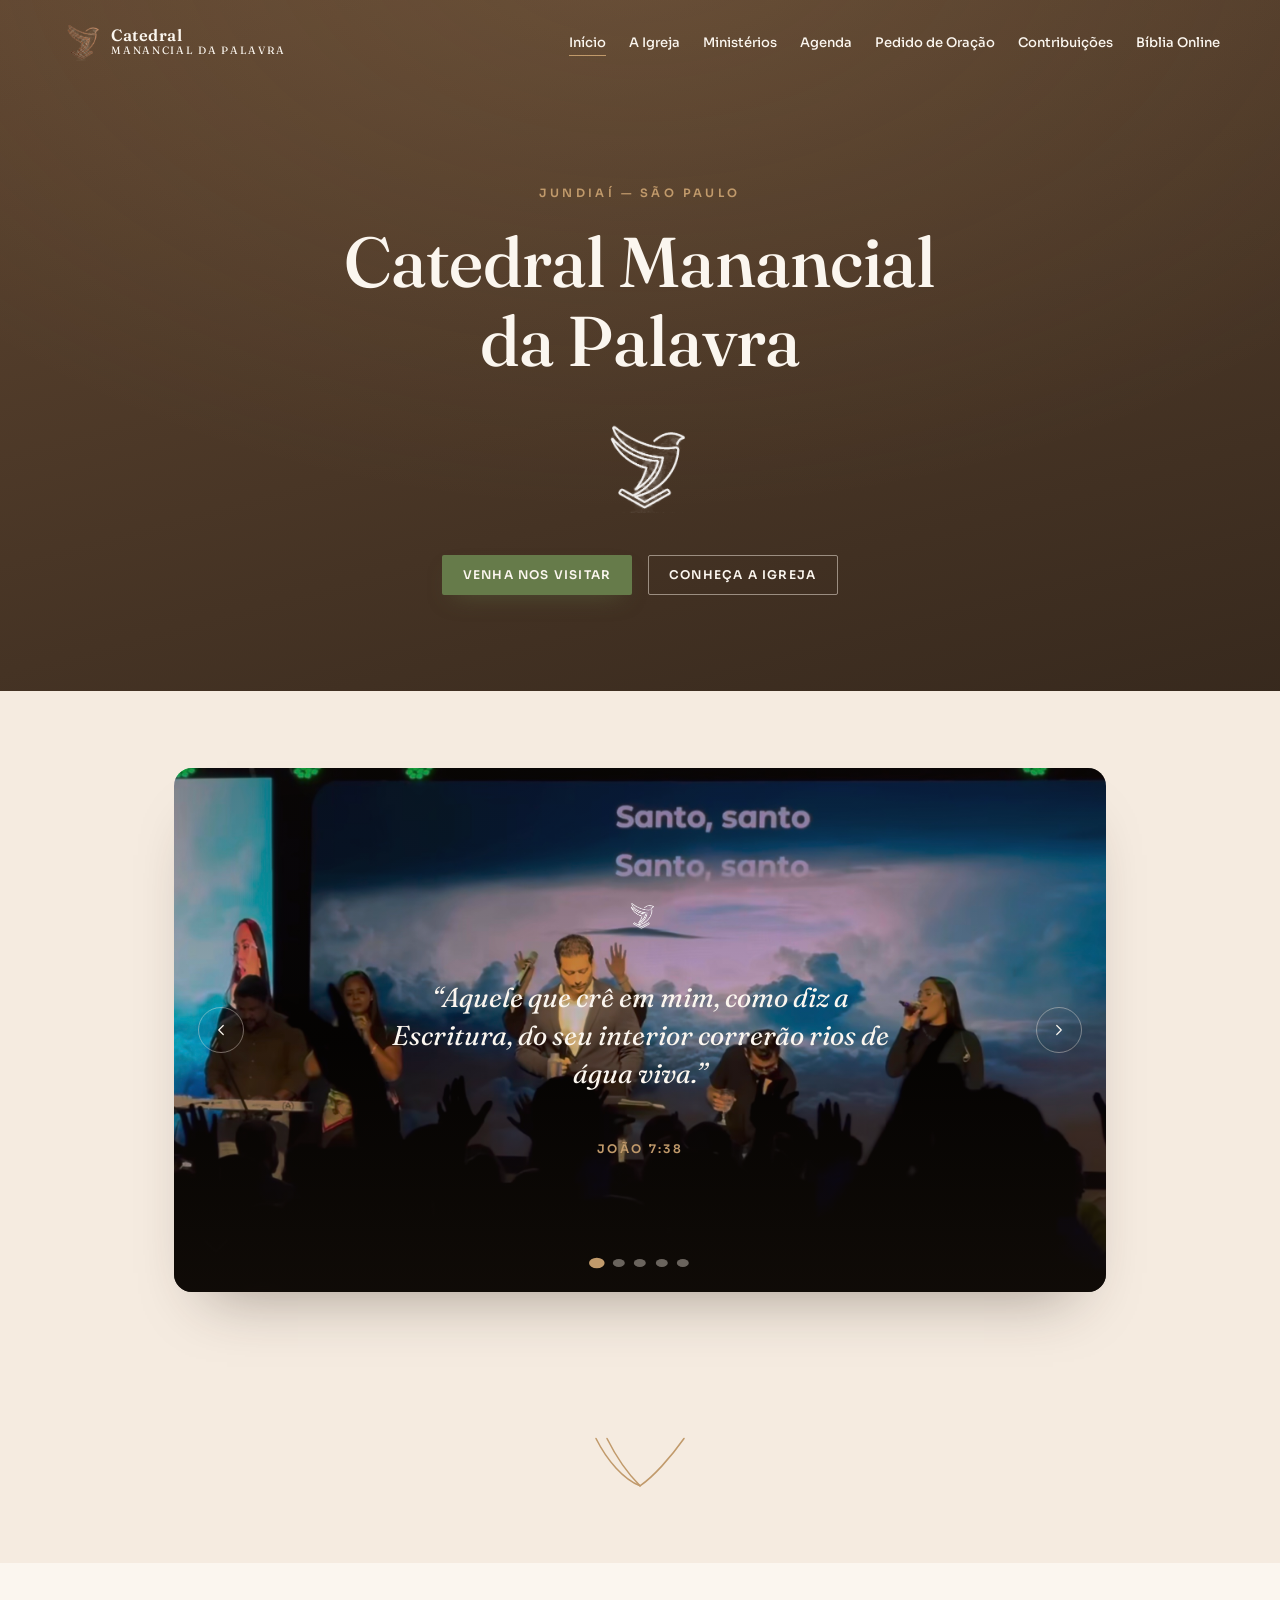
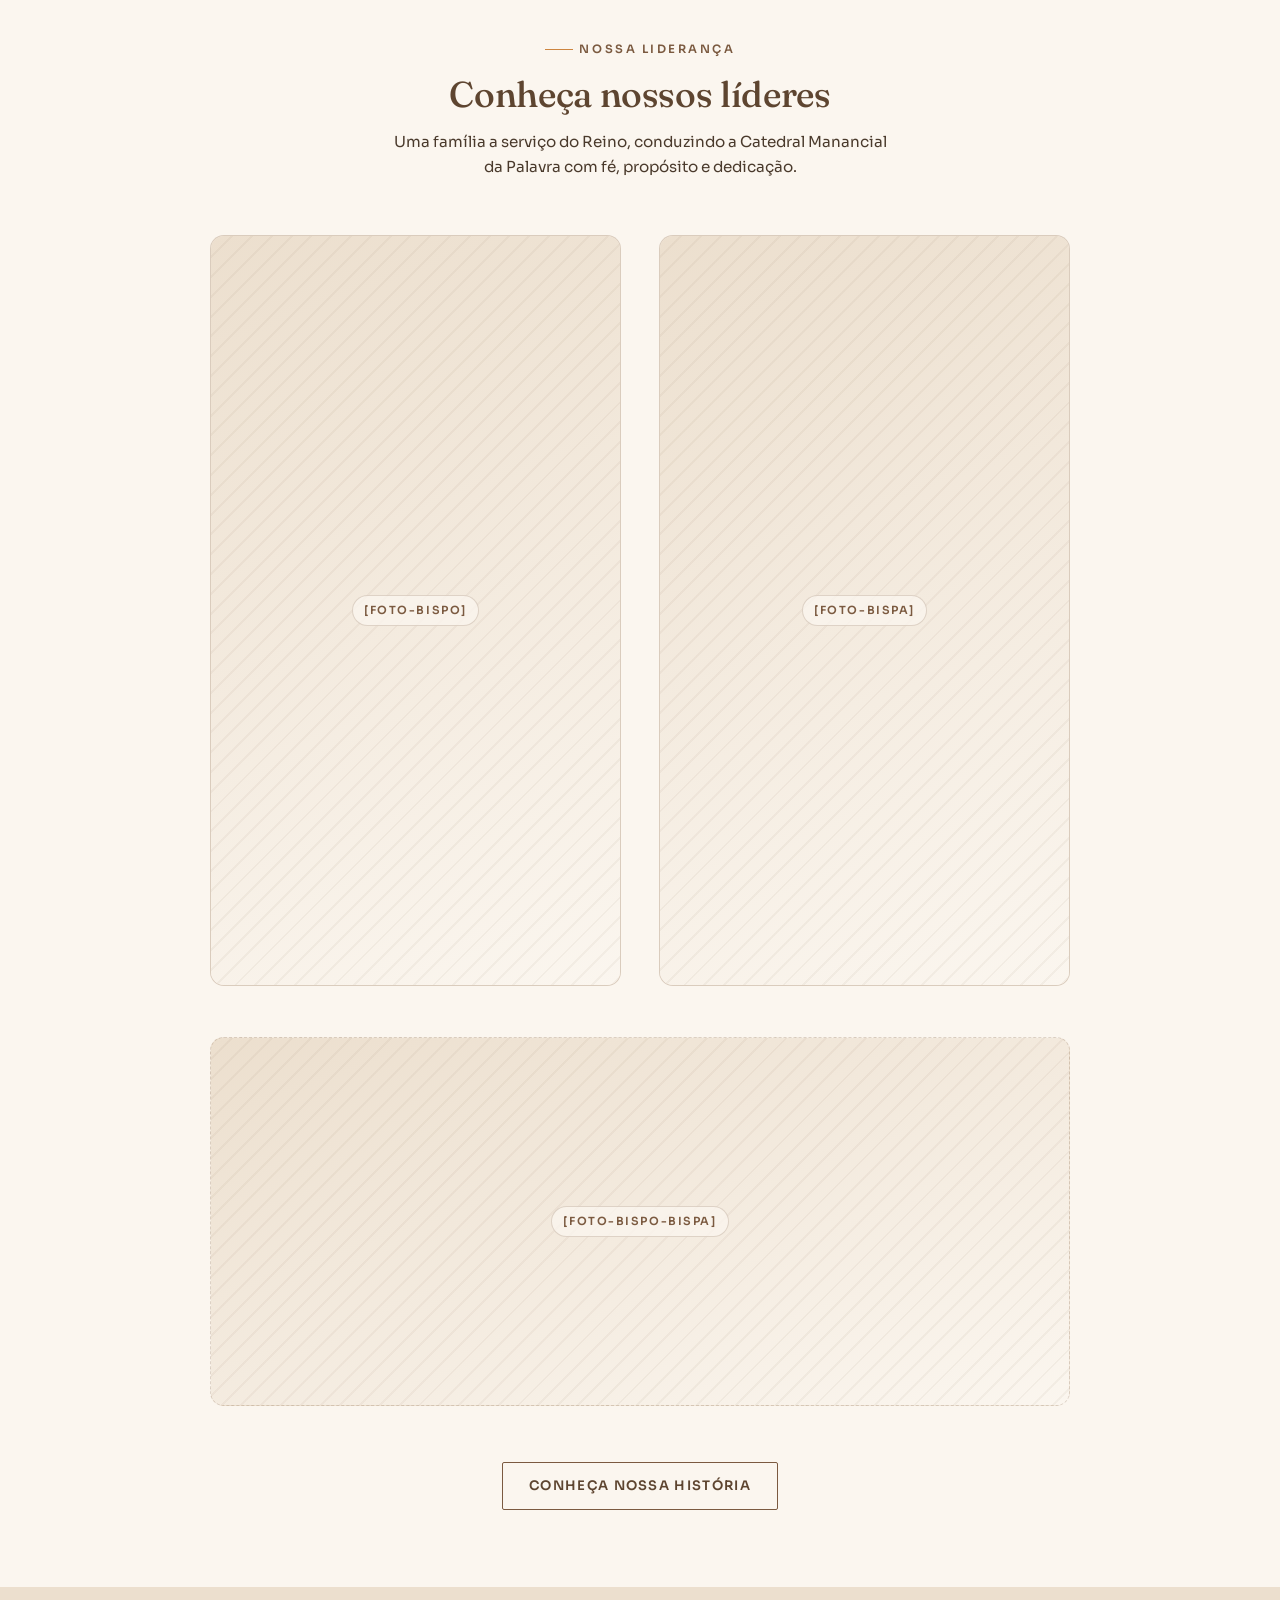
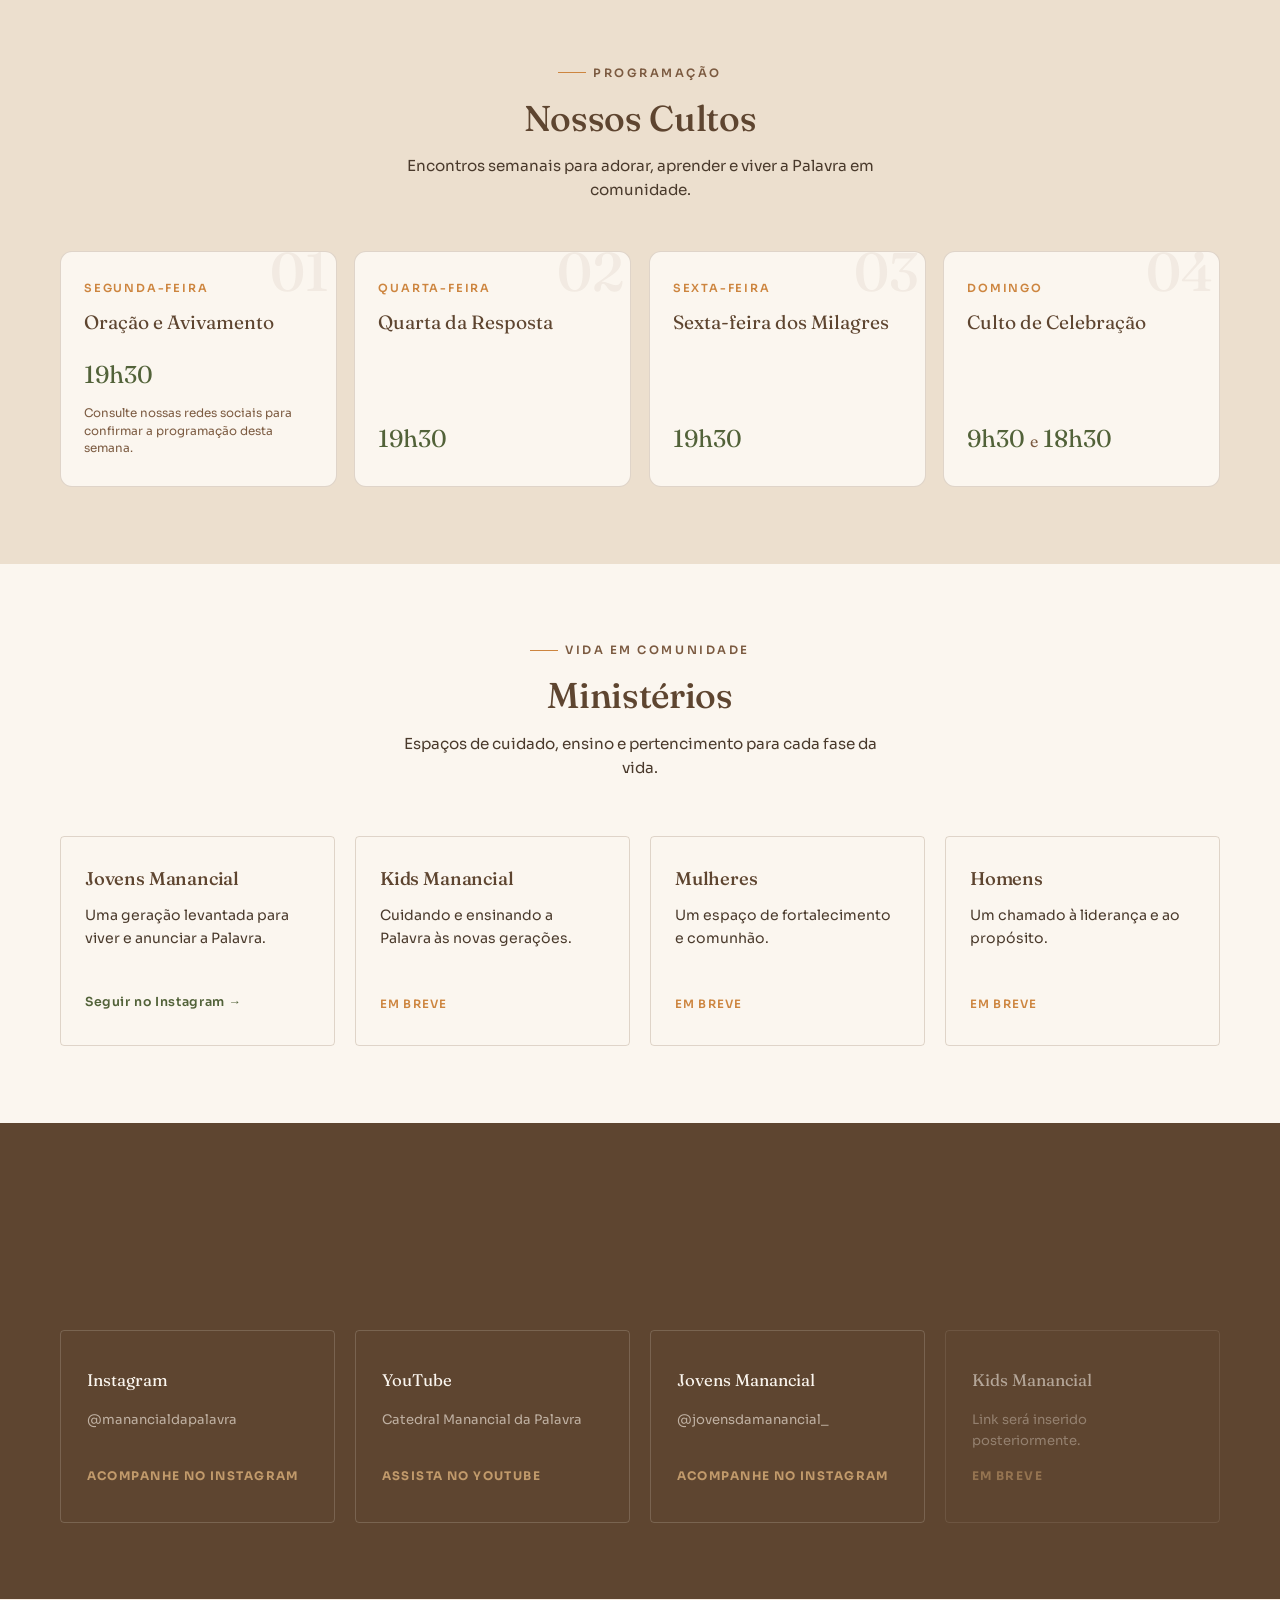
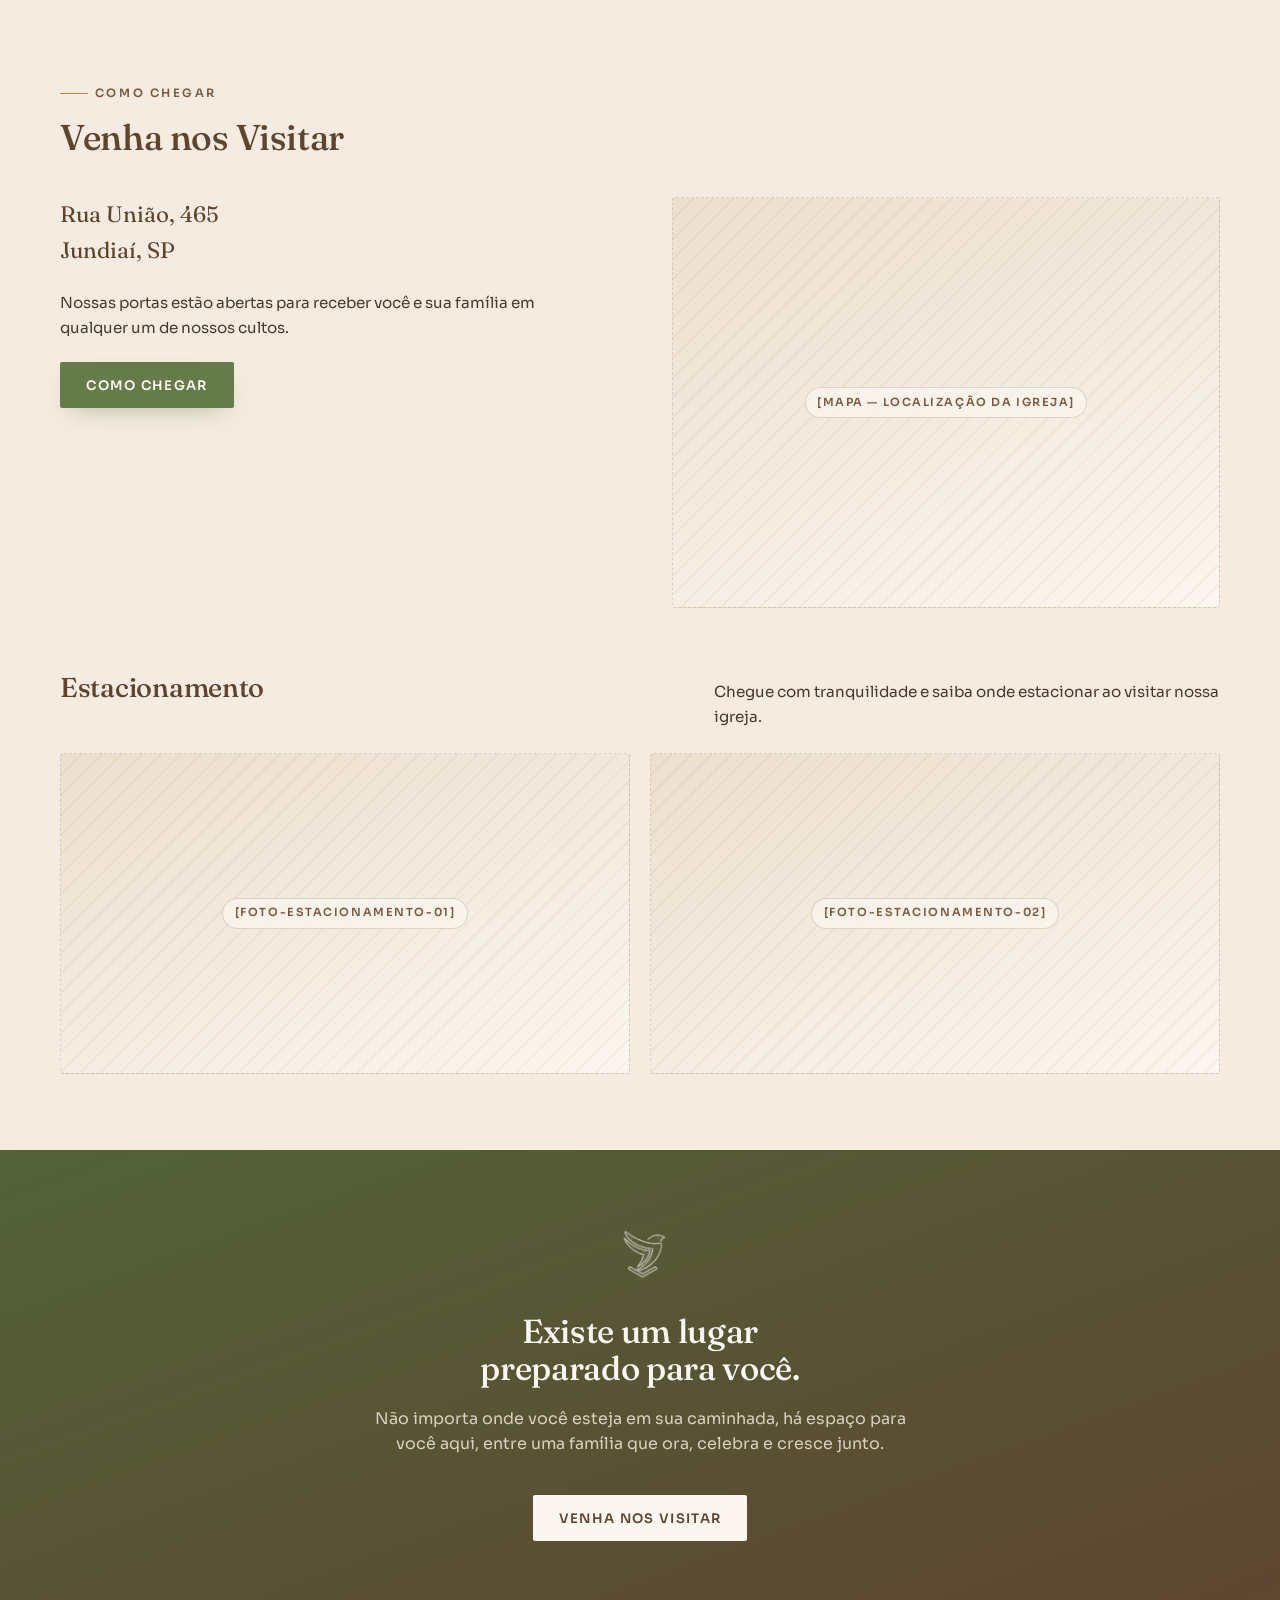
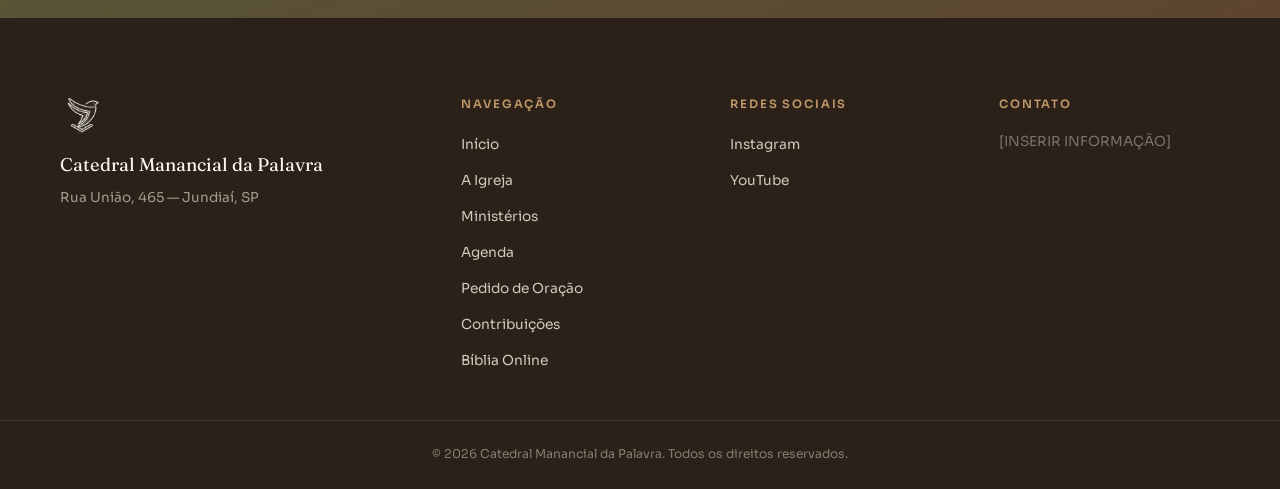
==== sites/manancial-site/index.html @ 5821e4f1 "folder update" ====
<!DOCTYPE html>
<html lang="pt-BR">
<head>
<meta charset="UTF-8" />
<meta name="viewport" content="width=device-width, initial-scale=1.0" />
<title>Catedral Manancial da Palavra — Igreja em Jundiaí, SP</title>
<meta name="description" content="Catedral Manancial da Palavra é uma igreja cristã em Jundiaí, SP, liderada pelo Bispo Pablo Romano e Bispa Anna Rayanne. Conheça nossos cultos, ministérios e venha nos visitar." />
<meta property="og:title" content="Catedral Manancial da Palavra" />
<meta property="og:description" content="Igreja cristã em Jundiaí, SP. Conheça nossa liderança, cultos, ministérios e venha nos visitar." />
<meta property="og:type" content="website" />
<meta property="og:locale" content="pt_BR" />
<link rel="icon" href="assets/img/favicon.png" />
<link rel="stylesheet" href="css/style.css" />
</head>
<body data-page="inicio">

<div id="site-header"></div>

<main>

  <!-- ===================== SEÇÃO 01 — HERO ===================== -->
  <section class="hero" aria-label="Apresentação da igreja">
    <div class="hero__content">
      <p class="hero__eyebrow">Jundiaí — São Paulo</p>
      <h1 class="hero__title">Catedral Manancial da Palavra</h1>
      <img src="assets/img/logo-mark-transparent.png" alt="Símbolo da Catedral Manancial da Palavra" class="hero__mark" />
      <div class="hero__cta">
        <a href="#visitar" class="btn btn--primary">Venha nos Visitar</a>
        <a href="a-igreja.html" class="btn btn--outline" style="border-color: rgba(245,235,224,0.5); color: #FBF6EF;">Conheça a Igreja</a>
      </div>
    </div>
  </section>

  <!-- ===================== SEÇÃO 02 — FRASES BÍBLICAS / CARROSSEL ===================== -->
  <section class="verse-section reveal">
    <div class="verse-section__inner">
      <div class="verse-carousel" data-carousel>
        <div class="carousel__slide is-active">
          <img src="assets/img/teste.jpg" alt="Momento de adoração na Catedral Manancial da Palavra" class="carousel__slide__photo" />
          <div class="verse-carousel__content">
            <img src="assets/img/logo-mark-transparent.png" alt="" class="verse-carousel__mark" aria-hidden="true" />
            <blockquote>“Aquele que crê em mim, como diz a Escritura, do seu interior correrão rios de água viva.”</blockquote>
            <cite>João 7:38</cite>
          </div>
        </div>
        <div class="carousel__slide">
          <div class="placeholder-img"><span class="placeholder-img__label">[FOTO-VERSÍCULO-02]</span></div>
          <div class="verse-carousel__content">
            <img src="assets/img/logo-mark-transparent.png" alt="" class="verse-carousel__mark" aria-hidden="true" />
            <blockquote>“Porque onde estiverem dois ou três reunidos em meu nome, ali estou no meio deles.”</blockquote>
            <cite>Mateus 18:20</cite>
          </div>
        </div>
        <div class="carousel__slide">
          <div class="placeholder-img"><span class="placeholder-img__label">[FOTO-VERSÍCULO-03]</span></div>
          <div class="verse-carousel__content">
            <img src="assets/img/logo-mark-transparent.png" alt="" class="verse-carousel__mark" aria-hidden="true" />
            <blockquote>“Tudo posso naquele que me fortalece.”</blockquote>
            <cite>Filipenses 4:13</cite>
          </div>
        </div>
        <div class="carousel__slide">
          <div class="placeholder-img"><span class="placeholder-img__label">[FOTO-VERSÍCULO-04]</span></div>
          <div class="verse-carousel__content">
            <img src="assets/img/logo-mark-transparent.png" alt="" class="verse-carousel__mark" aria-hidden="true" />
            <blockquote>“Seja forte e corajoso! Não se apavore, nem desanime, pois o Senhor, o seu Deus, estará com você por onde você andar.”</blockquote>
            <cite>Josué 1:9</cite>
          </div>
        </div>
        <div class="carousel__slide">
          <div class="placeholder-img"><span class="placeholder-img__label">[FOTO-VERSÍCULO-05]</span></div>
          <div class="verse-carousel__content">
            <img src="assets/img/logo-mark-transparent.png" alt="" class="verse-carousel__mark" aria-hidden="true" />
            <blockquote>“O Senhor é o meu pastor, nada me faltará.”</blockquote>
            <cite>Salmo 23:1</cite>
          </div>
        </div>

        <button class="carousel__nav carousel__nav--prev" aria-label="Frase anterior">
          <svg width="18" height="18" viewBox="0 0 24 24" fill="none"><path d="M15 18l-6-6 6-6" stroke="currentColor" stroke-width="1.6" stroke-linecap="round" stroke-linejoin="round"/></svg>
        </button>
        <button class="carousel__nav carousel__nav--next" aria-label="Próxima frase">
          <svg width="18" height="18" viewBox="0 0 24 24" fill="none"><path d="M9 18l6-6-6-6" stroke="currentColor" stroke-width="1.6" stroke-linecap="round" stroke-linejoin="round"/></svg>
        </button>
        <div class="carousel__dots"></div>
      </div>
    </div>
  </section>

  <div class="wing-divider" aria-hidden="true">
    <svg viewBox="0 0 100 60" fill="none">
      <path d="M10 5 C 20 25, 35 42, 50 48" />
      <path d="M20 5 C 30 25, 42 40, 50 48" />
      <path d="M90 5 C 78 22, 62 40, 50 48" />
    </svg>
  </div>

  <!-- ===================== SEÇÃO 03 — LÍDERES ===================== -->
  <section class="leaders" id="lideranca">
    <div class="container">
      <div class="leaders__head reveal">
        <p class="eyebrow">Nossa liderança</p>
        <h2>Conheça nossos líderes</h2>
        <p class="lede">Uma família a serviço do Reino, conduzindo a Catedral Manancial da Palavra com fé, propósito e dedicação.</p>
      </div>

      <div class="leaders__grid">
        <article class="leader-card reveal">
          <div class="leader-card__photo placeholder-img"><span class="placeholder-img__label">[FOTO-BISPO]</span></div>
          <div class="leader-card__body">
            <h3 class="leader-card__name">Bispo Pablo Romano</h3>
            <p class="leader-card__role">Bispo Presidente</p>
            <p class="leader-card__text">Fundador da Catedral Manancial da Palavra, conduz a igreja com um forte propósito profético desde 2019.</p>
            <a href="a-igreja.html#biografia" class="leader-card__link">Conheça a Biografia →</a>
          </div>
        </article>

        <article class="leader-card reveal">
          <div class="leader-card__photo placeholder-img"><span class="placeholder-img__label">[FOTO-BISPA]</span></div>
          <div class="leader-card__body">
            <h3 class="leader-card__name">Bispa Anna Rayanne</h3>
            <p class="leader-card__role">Bispa</p>
            <p class="leader-card__text">Ao lado do Bispo Pablo Romano há 15 anos, dedica sua vida ao cuidado e à edificação da igreja.</p>
          </div>
        </article>
      </div>

      <div class="leaders__together reveal">
        <div class="placeholder-img"><span class="placeholder-img__label">[FOTO-BISPO-BISPA]</span></div>
      </div>

      <div class="leaders__cta reveal">
        <a href="a-igreja.html#biografia" class="btn btn--outline">Conheça Nossa História</a>
      </div>
    </div>
  </section>

  <!-- ===================== SEÇÃO 04 — CULTOS ===================== -->
  <section class="services" id="cultos">
    <div class="container">
      <div class="services__head reveal">
        <p class="eyebrow">Programação</p>
        <h2>Nossos Cultos</h2>
        <p class="lede">Encontros semanais para adorar, aprender e viver a Palavra em comunidade.</p>
      </div>

      <div class="services__grid reveal">
        <div class="service-card">
          <span class="service-card__index" aria-hidden="true">01</span>
          <p class="service-card__day">Segunda-feira</p>
          <p class="service-card__name">Oração e Avivamento</p>
          <p class="service-card__time">19h30</p>
          <p class="service-card__note">Consulte nossas redes sociais para confirmar a programação desta semana.</p>
        </div>
        <div class="service-card">
          <span class="service-card__index" aria-hidden="true">02</span>
          <p class="service-card__day">Quarta-feira</p>
          <p class="service-card__name">Quarta da Resposta</p>
          <p class="service-card__time">19h30</p>
        </div>
        <div class="service-card">
          <span class="service-card__index" aria-hidden="true">03</span>
          <p class="service-card__day">Sexta-feira</p>
          <p class="service-card__name">Sexta-feira dos Milagres</p>
          <p class="service-card__time">19h30</p>
        </div>
        <div class="service-card">
          <span class="service-card__index" aria-hidden="true">04</span>
          <p class="service-card__day">Domingo</p>
          <p class="service-card__name">Culto de Celebração</p>
          <p class="service-card__time">9h30 <span style="font-size:1rem; color: var(--bronze);">e</span> 18h30</p>
        </div>
      </div>
    </div>
  </section>

  <!-- ===================== SEÇÃO 05 — MINISTÉRIOS ===================== -->
  <section class="ministries" id="ministerios">
    <div class="container">
      <div class="ministries__head reveal">
        <p class="eyebrow">Vida em comunidade</p>
        <h2>Ministérios</h2>
        <p class="lede">Espaços de cuidado, ensino e pertencimento para cada fase da vida.</p>
      </div>

      <div class="ministries__grid reveal">
        <article class="ministry-card">
          <h3 class="ministry-card__name">Jovens Manancial</h3>
          <p class="ministry-card__desc">Uma geração levantada para viver e anunciar a Palavra.</p>
          <a href="https://www.instagram.com/jovensdamanancial_/" target="_blank" rel="noopener" class="ministry-card__link">Seguir no Instagram →</a>
        </article>
        <article class="ministry-card">
          <h3 class="ministry-card__name">Kids Manancial</h3>
          <p class="ministry-card__desc">Cuidando e ensinando a Palavra às novas gerações.</p>
          <span class="ministry-card__status">Em breve</span>
        </article>
        <article class="ministry-card">
          <h3 class="ministry-card__name">Mulheres</h3>
          <p class="ministry-card__desc">Um espaço de fortalecimento e comunhão.</p>
          <span class="ministry-card__status">Em breve</span>
        </article>
        <article class="ministry-card">
          <h3 class="ministry-card__name">Homens</h3>
          <p class="ministry-card__desc">Um chamado à liderança e ao propósito.</p>
          <span class="ministry-card__status">Em breve</span>
        </article>
      </div>
    </div>
  </section>

  <!-- ===================== SEÇÃO 06 — REDES SOCIAIS ===================== -->
  <section class="social" id="redes">
    <div class="container">
      <div class="social__head reveal">
        <p class="eyebrow">Fique por dentro</p>
        <h2>Conecte-se conosco</h2>
      </div>

      <div class="social__grid reveal">
        <a class="social-card" href="https://www.instagram.com/manancialdapalavra/" target="_blank" rel="noopener">
          <p class="social-card__label">Instagram</p>
          <p class="social-card__handle">@manancialdapalavra</p>
          <span class="social-card__cta">Acompanhe no Instagram</span>
        </a>
        <a class="social-card" href="https://www.youtube.com/@Catedral_ManancialdaPalavra" target="_blank" rel="noopener">
          <p class="social-card__label">YouTube</p>
          <p class="social-card__handle">Catedral Manancial da Palavra</p>
          <span class="social-card__cta">Assista no YouTube</span>
        </a>
        <a class="social-card" href="https://www.instagram.com/jovensdamanancial_/" target="_blank" rel="noopener">
          <p class="social-card__label">Jovens Manancial</p>
          <p class="social-card__handle">@jovensdamanancial_</p>
          <span class="social-card__cta">Acompanhe no Instagram</span>
        </a>
        <div class="social-card" style="opacity: 0.55;">
          <p class="social-card__label">Kids Manancial</p>
          <p class="social-card__handle">Link será inserido posteriormente.</p>
          <span class="social-card__cta">Em breve</span>
        </div>
      </div>
    </div>
  </section>

  <!-- ===================== SEÇÃO 07 — VENHA NOS VISITAR ===================== -->
  <section class="visit" id="visitar">
    <div class="container">
      <div class="eyebrow reveal">Como chegar</div>
      <h2 class="reveal" style="margin-top: 0.9rem;">Venha nos Visitar</h2>

      <div class="visit__grid" style="margin-top: 2.5rem;">
        <div class="visit__info reveal">
          <p class="visit__address">Rua União, 465<br />Jundiaí, SP</p>
          <p class="lede">Nossas portas estão abertas para receber você e sua família em qualquer um de nossos cultos.</p>
          <div>
            <a href="https://maps.google.com/?q=Rua+União,+465,+Jundiaí,+SP" target="_blank" rel="noopener" class="btn btn--primary">Como Chegar</a>
          </div>
        </div>
        <div class="visit__map placeholder-img reveal">
          <span class="placeholder-img__label">[MAPA — LOCALIZAÇÃO DA IGREJA]</span>
        </div>
      </div>

      <div class="visit__parking reveal">
        <div class="visit__parking-head">
          <h3>Estacionamento</h3>
          <p class="lede" style="margin: 0; font-size: 0.95rem;">Chegue com tranquilidade e saiba onde estacionar ao visitar nossa igreja.</p>
        </div>
        <div class="visit__parking-grid">
          <div class="placeholder-img"><span class="placeholder-img__label">[FOTO-ESTACIONAMENTO-01]</span></div>
          <div class="placeholder-img"><span class="placeholder-img__label">[FOTO-ESTACIONAMENTO-02]</span></div>
        </div>
      </div>
    </div>
  </section>

  <!-- ===================== SEÇÃO 08 — CTA FINAL ===================== -->
  <section class="final-cta">
    <div class="container">
      <img src="assets/img/logo-mark-transparent.png" alt="" class="final-cta__mark" aria-hidden="true" />
      <h2>Existe um lugar preparado para você.</h2>
      <p>Não importa onde você esteja em sua caminhada, há espaço para você aqui, entre uma família que ora, celebra e cresce junto.</p>
      <a href="#visitar" class="btn btn--light">Venha nos Visitar</a>
    </div>
  </section>

</main>

<div id="site-footer"></div>

<script src="js/config.js"></script>
<script src="js/layout.js"></script>
<script src="js/main.js"></script>
</body>
</html>
---- sites/manancial-site/css/style.css ----
/* ============================================================
   CATEDRAL MANANCIAL DA PALAVRA — DESIGN SYSTEM
   Paleta: papel creme, bronze, tan, verde-oliva, sienna.
   Tipografia: Fraunces (display editorial) + Sora (corpo/utilitária).
   Assinatura visual: o traço-de-asa — motivo de linha fina inspirado
   nas curvas do símbolo, usado como divisor entre seções.
   ============================================================ */

@import url("https://fonts.googleapis.com/css2?family=Fraunces:ital,opsz,wght@0,9..144,300;0,9..144,400;0,9..144,500;0,9..144,600;1,9..144,400;1,9..144,500&family=Sora:wght@300;400;500;600;700&display=swap");

:root {
  /* --- cor --- */
  --cream: #F5EBE0;
  --cream-deep: #ECDFCE;
  --paper: #FBF6EF;
  --bronze: #7B5A40;
  --bronze-deep: #5E4530;
  --tan: #C19A6B;
  --olive: #667B4A;
  --olive-deep: #526239;
  --sienna: #CD853F;
  --ink: #2C2118;
  --ink-soft: #4A3A2C;
  --line: rgba(123, 90, 64, 0.22);
  --line-soft: rgba(123, 90, 64, 0.12);

  /* --- tipografia --- */
  --font-display: "Fraunces", "Iowan Old Style", serif;
  --font-body: "Sora", -apple-system, BlinkMacSystemFont, sans-serif;

  /* --- ritmo --- */
  --container: 1240px;
  --gap-section: clamp(4rem, 9vw, 8.5rem);
  --radius: 4px;
  --ease: cubic-bezier(0.22, 1, 0.36, 1);
}

/* ---------- reset ---------- */
*, *::before, *::after { box-sizing: border-box; }
html { scroll-behavior: smooth; }
@media (prefers-reduced-motion: reduce) {
  html { scroll-behavior: auto; }
  *, *::before, *::after { animation-duration: 0.001ms !important; animation-iteration-count: 1 !important; transition-duration: 0.001ms !important; scroll-behavior: auto !important; }
}
body, h1, h2, h3, h4, p, figure, ul { margin: 0; }
ul { padding: 0; list-style: none; }
img { max-width: 100%; display: block; }
a { color: inherit; text-decoration: none; }
button { font: inherit; background: none; border: none; cursor: pointer; color: inherit; }

body {
  background: var(--cream);
  color: var(--ink);
  font-family: var(--font-body);
  font-size: 16px;
  line-height: 1.6;
  -webkit-font-smoothing: antialiased;
}

.no-scroll { overflow: hidden; }

img[src^="["] {
  /* fallback visual for placeholder src values used without JS build step */
}

:focus-visible {
  outline: 2px solid var(--olive);
  outline-offset: 3px;
}

.container {
  width: 100%;
  max-width: var(--container);
  margin-inline: auto;
  padding-inline: clamp(1.25rem, 4vw, 2.5rem);
}

section { position: relative; }

.eyebrow {
  display: inline-flex;
  align-items: center;
  gap: 0.6em;
  font-family: var(--font-body);
  font-size: 0.72rem;
  font-weight: 600;
  letter-spacing: 0.22em;
  text-transform: uppercase;
  color: var(--bronze);
}
.eyebrow::before {
  content: "";
  width: 28px;
  height: 1px;
  background: var(--sienna);
}

h1, h2, h3, h4 {
  font-family: var(--font-display);
  color: var(--bronze-deep);
  font-weight: 500;
  line-height: 1.12;
  letter-spacing: -0.01em;
}

h2 { font-size: clamp(2rem, 3.6vw, 3.1rem); }
h3 { font-size: clamp(1.35rem, 2.2vw, 1.7rem); }

p.lede {
  font-size: clamp(1.05rem, 1.4vw, 1.2rem);
  color: var(--ink-soft);
  max-width: 46ch;
}

/* ---------- placeholder de imagem ---------- */
.placeholder-img {
  position: relative;
  display: flex;
  align-items: center;
  justify-content: center;
  background:
    repeating-linear-gradient(135deg, rgba(123,90,64,0.06) 0 2px, transparent 2px 14px),
    linear-gradient(160deg, var(--cream-deep), var(--paper));
  border: 1px dashed var(--line);
  border-radius: var(--radius);
  color: var(--bronze);
  text-align: center;
  overflow: hidden;
  min-height: 100%;
}
.placeholder-img__label {
  font-family: var(--font-body);
  font-size: 0.7rem;
  font-weight: 600;
  letter-spacing: 0.14em;
  text-transform: uppercase;
  padding: 0.5em 1em;
  border: 1px solid var(--line);
  border-radius: 999px;
  background: rgba(251, 246, 239, 0.75);
}

/* ---------- botões ---------- */
.btn {
  display: inline-flex;
  align-items: center;
  justify-content: center;
  gap: 0.6em;
  padding: 0.95em 2em;
  font-family: var(--font-body);
  font-size: 0.82rem;
  font-weight: 600;
  letter-spacing: 0.1em;
  text-transform: uppercase;
  border-radius: 2px;
  transition: transform 0.35s var(--ease), background 0.3s var(--ease), color 0.3s var(--ease), box-shadow 0.3s var(--ease);
  white-space: nowrap;
}
.btn:hover { transform: translateY(-2px); }

.btn--primary {
  background: var(--olive);
  color: var(--paper);
  box-shadow: 0 10px 24px -12px rgba(102, 123, 74, 0.55);
}
.btn--primary:hover { background: var(--olive-deep); }

.btn--outline {
  background: transparent;
  color: var(--bronze-deep);
  border: 1px solid var(--bronze);
}
.btn--outline:hover { background: var(--bronze); color: var(--paper); }

.btn--light {
  background: var(--paper);
  color: var(--bronze-deep);
}
.btn--light:hover { background: #fff; }

.btn--block { width: 100%; }

/* ============================================================
   HEADER
   ============================================================ */
.header {
  position: fixed;
  top: 0; left: 0; right: 0;
  z-index: 100;
  transition: background 0.4s var(--ease), box-shadow 0.4s var(--ease), padding 0.4s var(--ease);
  padding-block: 1.35rem;
}
.header::before {
  content: "";
  position: absolute; inset: 0;
  background: var(--cream);
  opacity: 0;
  transition: opacity 0.4s var(--ease);
  border-bottom: 1px solid var(--line-soft);
}
.header.is-scrolled { padding-block: 0.85rem; }
.header.is-scrolled::before { opacity: 0.97; }
.header.is-scrolled { box-shadow: 0 12px 30px -20px rgba(44, 33, 24, 0.35); }

.header__inner {
  position: relative;
  z-index: 1;
  max-width: var(--container);
  margin-inline: auto;
  padding-inline: clamp(1.25rem, 4vw, 2.5rem);
  display: flex;
  align-items: center;
  justify-content: space-between;
  gap: 1.5rem;
}

.header__brand { display: flex; align-items: center; gap: 0.7rem; }
.header__mark { width: 40px; height: 40px; object-fit: contain; }
.header__wordmark { display: flex; flex-direction: column; line-height: 1.1; font-family: var(--font-display); color: var(--bronze-deep); }
.header__wordmark strong { font-size: 1.02rem; font-weight: 600; letter-spacing: 0.03em; transition: color 0.4s var(--ease); }
.header__wordmark em { font-style: normal; font-size: 0.66rem; font-weight: 400; letter-spacing: 0.16em; text-transform: uppercase; color: var(--bronze); transition: color 0.4s var(--ease); }

.nav__list { display: flex; align-items: center; gap: clamp(1rem, 1.8vw, 2rem); }
.nav__link {
  position: relative;
  font-size: 0.82rem;
  font-weight: 500;
  color: var(--ink-soft);
  padding-block: 0.3rem;
  transition: color 0.4s var(--ease);
}
.nav__link::after {
  content: "";
  position: absolute; left: 0; right: 100%; bottom: 0;
  height: 1px; background: var(--sienna);
  transition: right 0.35s var(--ease);
}
.nav__link:hover::after, .nav__link.is-active::after { right: 0; }
.nav__link.is-active { color: var(--bronze-deep); }

.menu-toggle { display: none; flex-direction: column; gap: 5px; width: 32px; }
.menu-toggle span { display: block; height: 1.5px; background: var(--bronze-deep); transition: transform 0.3s var(--ease), opacity 0.3s var(--ease), background 0.4s var(--ease); }
.menu-toggle.is-open span:nth-child(1) { transform: translateY(6.5px) rotate(45deg); }
.menu-toggle.is-open span:nth-child(2) { opacity: 0; }
.menu-toggle.is-open span:nth-child(3) { transform: translateY(-6.5px) rotate(-45deg); }

.mobile-nav {
  position: fixed; inset: 0; top: 0;
  background: var(--cream);
  padding: 7.5rem 2rem 3rem;
  transform: translateY(-100%);
  opacity: 0;
  visibility: hidden;
  transition: transform 0.45s var(--ease), opacity 0.4s var(--ease), visibility 0.45s;
  z-index: 90;
}
.mobile-nav.is-open { transform: translateY(0); opacity: 1; visibility: visible; }
.mobile-nav__list { display: flex; flex-direction: column; gap: 0.4rem; }
.mobile-nav__list a {
  display: block;
  font-family: var(--font-display);
  font-size: 1.7rem;
  padding: 0.55rem 0;
  border-bottom: 1px solid var(--line-soft);
  color: var(--bronze-deep);
}

/* ============================================================
   HERO — fundo fixo, sem carrossel
   ============================================================ */
.hero {
  position: relative;
  overflow: hidden;
  padding-block: clamp(8.5rem, 17vw, 11.5rem) clamp(4rem, 8vw, 6rem);
  background:
    radial-gradient(120% 140% at 50% -10%, rgba(193, 154, 107, 0.16), transparent 60%),
    linear-gradient(165deg, var(--bronze-deep) 0%, var(--ink) 130%);
}

.hero__content {
  position: relative; z-index: 3;
  max-width: 680px;
  margin-inline: auto;
  display: flex; flex-direction: column;
  align-items: center; justify-content: center;
  text-align: center;
  padding-inline: 1.5rem;
  color: var(--paper);
}
.hero__eyebrow {
  font-size: 0.72rem; letter-spacing: 0.3em; text-transform: uppercase;
  color: var(--tan); margin-bottom: 1.3rem; font-weight: 600;
}
.hero__title {
  font-family: var(--font-display);
  font-size: clamp(2.4rem, 6vw, 4.4rem);
  font-weight: 500;
  color: var(--paper);
  max-width: 18ch;
}
.hero__mark {
  width: clamp(64px, 8vw, 96px);
  margin-top: clamp(1.8rem, 3vw, 2.6rem);
  filter: brightness(0) invert(1);
  opacity: 0.92;
}
.hero__cta { margin-top: clamp(2rem, 3.5vw, 2.6rem); display: flex; gap: 1rem; flex-wrap: wrap; justify-content: center; }

/* ============================================================
   CARROSSEL — componente genérico (usado nas frases bíblicas)
   ============================================================ */
.carousel__slide {
  position: absolute; inset: 0;
  opacity: 0;
  transition: opacity 1.1s var(--ease);
}
.carousel__slide.is-active { opacity: 1; z-index: 1; }
.carousel__slide .placeholder-img {
  height: 100%; width: 100%;
  border: none;
  border-radius: 0;
  background:
    repeating-linear-gradient(135deg, rgba(245,235,224,0.04) 0 2px, transparent 2px 16px),
    linear-gradient(155deg, #3a2c1f, #241a12 60%, #1b130d);
}
.carousel__slide .placeholder-img__label { background: rgba(245, 235, 224, 0.9); }
.carousel__slide__photo { position: absolute; inset: 0; width: 100%; height: 100%; object-fit: cover; object-position: center; }

.carousel__nav {
  position: absolute; z-index: 4; top: 50%; transform: translateY(-50%);
  width: 46px; height: 46px;
  display: flex; align-items: center; justify-content: center;
  border: 1px solid rgba(245,235,224,0.4);
  border-radius: 50%;
  color: var(--paper);
  transition: background 0.3s var(--ease), border-color 0.3s var(--ease);
}
.carousel__nav:hover { background: rgba(245,235,224,0.14); border-color: var(--paper); }
.carousel__nav--prev { left: clamp(0.8rem, 3vw, 1.5rem); }
.carousel__nav--next { right: clamp(0.8rem, 3vw, 1.5rem); }

.carousel__dots {
  position: absolute; z-index: 4; bottom: clamp(1.1rem, 3vw, 1.6rem); left: 50%; transform: translateX(-50%);
  display: flex; gap: 0.6rem;
}
.carousel__dot { width: 8px; height: 8px; border-radius: 50%; background: rgba(245,235,224,0.4); transition: background 0.3s var(--ease), transform 0.3s var(--ease); }
.carousel__dot.is-active { background: var(--tan); transform: scale(1.3); }

.scroll-hint {
  position: absolute; z-index: 4; bottom: 2.2rem; left: 50%; transform: translateX(-50%);
  display: none;
}

/* ============================================================
   TRAÇO-DE-ASA — divisor assinatura
   ============================================================ */
.wing-divider {
  display: flex; justify-content: center;
  padding-block: clamp(2.5rem, 5vw, 4rem);
}
.wing-divider svg { width: 110px; height: auto; overflow: visible; }
.wing-divider path {
  fill: none;
  stroke: var(--tan);
  stroke-width: 1.4;
  stroke-linecap: round;
  stroke-dasharray: 260;
  stroke-dashoffset: 260;
  transition: stroke-dashoffset 1.4s var(--ease);
}
.wing-divider.is-visible path { stroke-dashoffset: 0; }
.wing-divider path:nth-child(2) { transition-delay: 0.12s; }
.wing-divider path:nth-child(3) { transition-delay: 0.24s; }

/* ============================================================
   REVEAL ON SCROLL
   ============================================================ */
.reveal {
  opacity: 0;
  transform: translateY(28px);
  transition: opacity 0.9s var(--ease), transform 0.9s var(--ease);
}
.reveal.is-visible { opacity: 1; transform: translateY(0); }
.reveal-stagger > * { transition-delay: calc(var(--i, 0) * 90ms); }

/* ============================================================
   SEÇÃO — FRASES BÍBLICAS (carrossel de fotos + versículo)
   Cada slide traz sua própria foto e sua própria citação — ao
   trocar de foto, a frase muda junto, pois ambas vivem dentro
   do mesmo .carousel__slide.
   ============================================================ */
.verse-section {
  padding-block: var(--gap-section);
  background: var(--cream);
}
.verse-section__inner {
  max-width: 980px; margin-inline: auto; padding-inline: 1.5rem;
}
.verse-carousel {
  position: relative;
  aspect-ratio: 16 / 9;
  max-height: 560px;
  overflow: hidden;
  border-radius: 18px;
  box-shadow: 0 34px 60px -32px rgba(44, 33, 24, 0.4);
}
.verse-carousel .carousel__slide::before {
  content: "";
  position: absolute; inset: 0;
  background: linear-gradient(0deg, rgba(20,14,9,0.78) 0%, rgba(20,14,9,0.2) 48%, rgba(20,14,9,0.4) 100%);
  z-index: 1;
  pointer-events: none;
}
.verse-carousel__content {
  position: absolute; inset: 0; z-index: 2;
  display: flex; flex-direction: column;
  align-items: center; justify-content: center;
  text-align: center;
  padding: clamp(2rem, 5vw, 3rem);
}
.verse-carousel__mark { width: 30px; margin-bottom: 1.3rem; opacity: 0.92; filter: brightness(0) invert(1); }
.verse-carousel blockquote {
  font-family: var(--font-display);
  font-weight: 400; font-style: italic;
  font-size: clamp(1.15rem, 2.4vw, 1.7rem);
  color: var(--paper);
  line-height: 1.4;
  max-width: 30ch;
}
.verse-carousel cite {
  display: block; margin-top: 1.3rem;
  font-style: normal; font-family: var(--font-body);
  font-size: 0.74rem; letter-spacing: 0.2em; text-transform: uppercase; color: var(--tan); font-weight: 600;
}
@media (max-width: 620px) {
  .verse-carousel { aspect-ratio: 4 / 5; max-height: none; }
}

/* ============================================================
   SEÇÃO — LÍDERES
   ============================================================ */
.leaders { padding-block: var(--gap-section); background: var(--paper); }
.leaders__head { text-align: center; max-width: 640px; margin: 0 auto 3.5rem; display: flex; flex-direction: column; align-items: center; gap: 1rem; }

.leaders__grid { display: grid; grid-template-columns: 1fr 1fr; gap: clamp(1.25rem, 3vw, 2.5rem); max-width: 860px; margin-inline: auto; }
.leader-card {
  display: flex; flex-direction: column;
  background: var(--cream);
  border: 1px solid var(--line);
  border-radius: 14px;
  overflow: hidden;
  transition: transform 0.35s var(--ease), box-shadow 0.35s var(--ease), border-color 0.35s var(--ease);
}
.leader-card:hover { transform: translateY(-5px); box-shadow: 0 22px 40px -26px rgba(44, 33, 24, 0.32); border-color: var(--tan); }
.leader-card__photo.placeholder-img { aspect-ratio: 4 / 5; border: none; border-radius: 0; }
.leader-card__body { padding: clamp(1.4rem, 2.2vw, 1.9rem); display: flex; flex-direction: column; gap: 0.3rem; }
.leader-card__name { font-size: 1.25rem; }
.leader-card__role { font-size: 0.76rem; letter-spacing: 0.14em; text-transform: uppercase; color: var(--sienna); font-weight: 600; margin-top: 0.3rem; }
.leader-card__text { margin-top: 0.6rem; color: var(--ink-soft); font-size: 0.94rem; }
.leader-card__link {
  align-self: flex-start;
  margin-top: 1.2rem;
  font-size: 0.78rem; font-weight: 600; letter-spacing: 0.04em;
  color: var(--olive-deep);
  display: inline-flex; align-items: center; gap: 0.4em;
  transition: gap 0.3s var(--ease);
}
.leader-card__link:hover { gap: 0.65em; }

.leaders__together { margin-top: clamp(2rem, 4vw, 3.5rem); max-width: 860px; margin-inline: auto; }
.leaders__together .placeholder-img { aspect-ratio: 21 / 9; border-radius: 14px; }

.leaders__cta { display: flex; justify-content: center; margin-top: clamp(2.5rem, 5vw, 3.5rem); }

/* ============================================================
   SEÇÃO — CULTOS
   ============================================================ */
.services { padding-block: var(--gap-section); background: var(--cream-deep); }
.services__head { max-width: 640px; margin: 0 auto 3rem; text-align: center; display: flex; flex-direction: column; align-items: center; gap: 1rem; }
.services__grid { display: grid; grid-template-columns: repeat(4, 1fr); gap: 1.1rem; }
.service-card {
  position: relative;
  overflow: hidden;
  background: var(--paper);
  border: 1px solid var(--line);
  border-radius: 12px;
  padding: clamp(1.5rem, 2.2vw, 2rem) clamp(1.3rem, 1.8vw, 1.6rem);
  display: flex;
  flex-direction: column;
  min-height: 220px;
  transition: transform 0.35s var(--ease), box-shadow 0.35s var(--ease), border-color 0.35s var(--ease);
}
.service-card::before {
  content: "";
  position: absolute; top: 0; left: 0; right: 0; height: 3px;
  background: linear-gradient(90deg, var(--sienna), var(--olive));
  transform: scaleX(0);
  transform-origin: left;
  transition: transform 0.45s var(--ease);
}
.service-card:hover { transform: translateY(-6px); box-shadow: 0 20px 36px -24px rgba(44, 33, 24, 0.32); border-color: var(--tan); }
.service-card:hover::before { transform: scaleX(1); }
.service-card__index {
  position: absolute; top: -0.4rem; right: 0.4rem;
  font-family: var(--font-display);
  font-size: 3.4rem;
  font-weight: 500;
  color: var(--bronze);
  opacity: 0.07;
  line-height: 1;
  pointer-events: none;
}
.service-card__day {
  font-size: 0.7rem; font-weight: 600; letter-spacing: 0.16em; text-transform: uppercase;
  color: var(--sienna);
}
.service-card__name { font-family: var(--font-display); font-size: 1.2rem; color: var(--bronze-deep); margin-top: 0.55rem; flex-grow: 1; }
.service-card__time { font-family: var(--font-display); font-size: clamp(1.3rem, 1.9vw, 1.6rem); color: var(--olive-deep); margin-top: 1.1rem; position: relative; z-index: 1; }
.service-card__time.is-muted { font-family: var(--font-body); font-size: 0.82rem; font-weight: 500; color: var(--sienna); line-height: 1.5; }
.service-card__note { margin-top: 0.7rem; font-size: 0.74rem; color: var(--bronze); line-height: 1.5; position: relative; z-index: 1; }

/* ============================================================
   SEÇÃO — MINISTÉRIOS
   ============================================================ */
.ministries { padding-block: var(--gap-section); background: var(--paper); }
.ministries__head { max-width: 640px; margin: 0 auto 3.5rem; text-align: center; display: flex; flex-direction: column; align-items: center; gap: 1rem; }
.ministries__grid { display: grid; grid-template-columns: repeat(4, 1fr); gap: 1.25rem; }
.ministry-card {
  padding: 2rem 1.5rem; border: 1px solid var(--line); border-radius: var(--radius);
  display: flex; flex-direction: column; gap: 0.9rem; min-height: 210px;
  transition: border-color 0.3s var(--ease), transform 0.3s var(--ease);
}
.ministry-card:hover { border-color: var(--tan); transform: translateY(-4px); }
.ministry-card__name { font-size: 1.15rem; }
.ministry-card__desc { font-size: 0.88rem; color: var(--ink-soft); flex-grow: 1; }
.ministry-card__status { font-size: 0.72rem; letter-spacing: 0.1em; text-transform: uppercase; color: var(--sienna); font-weight: 600; }
.ministry-card__link { font-size: 0.78rem; font-weight: 600; letter-spacing: 0.05em; color: var(--olive-deep); display: inline-flex; align-items: center; gap: 0.4em; }

/* ============================================================
   SEÇÃO — REDES SOCIAIS
   ============================================================ */
.social { padding-block: var(--gap-section); background: var(--bronze-deep); color: var(--paper); }
.social .eyebrow { color: var(--tan); }
.social .eyebrow::before { background: var(--tan); }
.social__head { max-width: 640px; margin-bottom: 3.5rem; display: flex; flex-direction: column; gap: 1rem; }
.social__head h2 { color: var(--paper); }
.social__grid { display: grid; grid-template-columns: repeat(4, 1fr); gap: 1.25rem; }
.social-card {
  padding: 2.2rem 1.6rem; border: 1px solid rgba(245,235,224,0.18); border-radius: var(--radius);
  display: flex; flex-direction: column; gap: 1rem; min-height: 190px;
  transition: background 0.3s var(--ease), transform 0.3s var(--ease);
}
.social-card:hover { background: rgba(245,235,224,0.06); transform: translateY(-4px); }
.social-card__label { font-size: 1.05rem; font-family: var(--font-display); color: var(--paper); }
.social-card__handle { font-size: 0.82rem; color: rgba(245,235,224,0.65); flex-grow: 1; word-break: break-word; }
.social-card__cta { font-size: 0.74rem; font-weight: 700; letter-spacing: 0.12em; text-transform: uppercase; color: var(--tan); }

/* ============================================================
   SEÇÃO — VISITAR
   ============================================================ */
.visit { padding-block: var(--gap-section); background: var(--cream); }
.visit__grid { display: grid; grid-template-columns: 1fr 1fr; gap: clamp(2rem, 5vw, 4rem); align-items: start; }
.visit__info { display: flex; flex-direction: column; gap: 1.4rem; }
.visit__address { font-family: var(--font-display); font-size: 1.4rem; color: var(--bronze-deep); }
.visit__map { aspect-ratio: 4 / 3; }
.visit__parking { margin-top: clamp(3rem, 5vw, 4.5rem); }
.visit__parking-head { display: flex; align-items: baseline; justify-content: space-between; gap: 1rem; margin-bottom: 1.5rem; flex-wrap: wrap; }
.visit__parking-grid { display: grid; grid-template-columns: 1fr 1fr; gap: 1.25rem; }
.visit__parking-grid .placeholder-img { aspect-ratio: 16 / 9; }

/* ============================================================
   CTA FINAL
   ============================================================ */
.final-cta {
  position: relative;
  padding-block: clamp(5rem, 10vw, 9rem);
  background: linear-gradient(160deg, var(--olive-deep), var(--bronze-deep));
  color: var(--paper);
  text-align: center;
  overflow: hidden;
}
.final-cta__mark { width: 54px; margin-inline: auto; margin-bottom: 2rem; opacity: 0.9; filter: brightness(0) invert(1); opacity: 0.55; }
.final-cta h2 { color: var(--paper); max-width: 16ch; margin-inline: auto; }
.final-cta p { margin-top: 1.2rem; color: rgba(245,235,224,0.82); max-width: 46ch; margin-inline: auto; }
.final-cta .btn { margin-top: 2.4rem; }

/* ============================================================
   FOOTER
   ============================================================ */
.footer { background: var(--ink); color: rgba(245,235,224,0.82); }
.footer__inner {
  max-width: var(--container); margin-inline: auto; padding: clamp(3.5rem, 6vw, 5rem) clamp(1.25rem, 4vw, 2.5rem) 3rem;
  display: grid; grid-template-columns: 1.6fr 1fr 1fr 1fr; gap: clamp(2rem, 4vw, 3rem);
}
.footer__mark { width: 40px; filter: brightness(0) invert(1); opacity: 0.85; margin-bottom: 1rem; }
.footer__name { font-family: var(--font-display); color: var(--paper); font-size: 1.15rem; }
.footer__address { font-size: 0.85rem; margin-top: 0.5rem; color: rgba(245,235,224,0.6); }
.footer__heading { font-size: 0.72rem; letter-spacing: 0.16em; text-transform: uppercase; color: var(--tan); font-weight: 600; margin-bottom: 1.1rem; }
.footer__list { display: flex; flex-direction: column; gap: 0.65rem; }
.footer__list a { font-size: 0.86rem; transition: color 0.25s var(--ease); }
.footer__list a:hover { color: var(--paper); }
.footer__muted { font-size: 0.86rem; color: rgba(245,235,224,0.4); }
.footer__bottom {
  border-top: 1px solid rgba(245,235,224,0.12);
  padding: 1.5rem clamp(1.25rem, 4vw, 2.5rem);
  text-align: center; font-size: 0.76rem; color: rgba(245,235,224,0.45);
}

/* ============================================================
   PÁGINAS INTERNAS — cabeçalho de página
   ============================================================ */
.page-hero {
  padding: clamp(9rem, 16vw, 11.5rem) 0 clamp(3.5rem, 7vw, 5.5rem);
  background: var(--cream-deep);
  text-align: center;
}
.page-hero__inner { max-width: 720px; margin-inline: auto; padding-inline: 1.5rem; display: flex; flex-direction: column; align-items: center; gap: 1.1rem; }

/* navegação interna por âncoras (A Igreja) */
.subnav { position: sticky; top: 0; z-index: 40; background: var(--cream); border-bottom: 1px solid var(--line); }
.subnav__inner { max-width: var(--container); margin-inline: auto; padding: 0 clamp(1.25rem, 4vw, 2.5rem); display: flex; gap: clamp(1.2rem, 3vw, 2.2rem); overflow-x: auto; }
.subnav a { display: inline-block; padding: 1.1rem 0; font-size: 0.82rem; font-weight: 600; letter-spacing: 0.06em; white-space: nowrap; color: var(--ink-soft); border-bottom: 2px solid transparent; }
.subnav a:hover, .subnav a.is-active { color: var(--bronze-deep); border-color: var(--sienna); }

/* doutrina */
.doctrine { padding-block: var(--gap-section); background: var(--paper); }
.doctrine__layout { display: grid; grid-template-columns: 280px 1fr; gap: clamp(2rem, 4vw, 4rem); }
.doctrine__toc { position: sticky; top: 5.5rem; align-self: start; display: flex; flex-direction: column; gap: 0.2rem; }
.doctrine__toc a { font-size: 0.86rem; padding: 0.55rem 0; color: var(--ink-soft); border-left: 2px solid var(--line); padding-left: 1rem; transition: color 0.25s var(--ease), border-color 0.25s var(--ease); }
.doctrine__toc a:hover { color: var(--bronze-deep); border-color: var(--sienna); }

.doctrine__block { margin-bottom: clamp(2.75rem, 5vw, 4rem); scroll-margin-top: 6rem; }
.doctrine__block h3 { margin-bottom: 1rem; }
.doctrine__block p { color: var(--ink-soft); margin-bottom: 1rem; }
.doctrine__block ul { margin: 1rem 0 1rem 0; display: flex; flex-direction: column; gap: 0.55rem; }
.doctrine__block li { color: var(--ink-soft); padding-left: 1.3rem; position: relative; }
.doctrine__block li::before { content: ""; position: absolute; left: 0; top: 0.6em; width: 6px; height: 1px; background: var(--sienna); }
.doctrine__pillars { display: grid; grid-template-columns: repeat(3, 1fr); gap: 1.25rem; margin-top: 1.5rem; }
.pillar { padding: 1.5rem; border: 1px solid var(--line); border-radius: var(--radius); }
.pillar__title { font-family: var(--font-display); font-size: 1.05rem; color: var(--bronze-deep); margin-bottom: 0.5rem; }
.pillar__text { font-size: 0.9rem; color: var(--ink-soft); }
blockquote.scripture {
  font-family: var(--font-display); font-style: italic; font-size: 1.2rem; color: var(--bronze-deep);
  border-left: 2px solid var(--sienna); padding-left: 1.4rem; margin: 1.75rem 0;
}

/* biografia */
.bio { padding-block: var(--gap-section); background: var(--cream); }
.bio__intro { max-width: 760px; margin: 0 auto clamp(3rem, 5vw, 4rem); display: flex; flex-direction: column; gap: 1.2rem; }
.bio__portrait { max-width: 760px; margin: 0 auto clamp(3rem, 5vw, 4rem); }
.bio__portrait .placeholder-img { aspect-ratio: 16 / 9; }
.timeline { max-width: 760px; margin-inline: auto; display: flex; flex-direction: column; }
.timeline__item { display: grid; grid-template-columns: 90px 1fr; gap: 1.5rem; padding-block: 1.6rem; border-top: 1px solid var(--line); }
.timeline__item:last-child { border-bottom: 1px solid var(--line); }
.timeline__year { font-family: var(--font-display); font-size: 1.1rem; color: var(--sienna); }
.timeline__text { color: var(--ink-soft); }
.timeline__text strong { color: var(--bronze-deep); font-weight: 600; }
.bio__quote { max-width: 700px; margin: clamp(3rem, 5vw, 4.5rem) auto 0; text-align: center; }
.bio__quote p { font-family: var(--font-display); font-style: italic; font-size: clamp(1.3rem, 2.4vw, 1.7rem); color: var(--bronze-deep); }

/* liderança pastoral */
.leadership-hero { padding-block: var(--gap-section); background: var(--paper); }
.leadership-hero__frame { max-width: 1000px; margin-inline: auto; }
.leadership-hero__frame .placeholder-img { aspect-ratio: 21 / 9; min-height: 340px; }
.leadership-hero__caption { text-align: center; margin-top: 1.5rem; font-size: 0.85rem; color: var(--ink-soft); }

/* ministérios (página) */
.ministries-page { padding-block: var(--gap-section); background: var(--cream); }

/* agenda */
.agenda { padding-block: var(--gap-section); background: var(--paper); text-align: center; }
.agenda__inner { max-width: 640px; margin-inline: auto; display: flex; flex-direction: column; align-items: center; gap: 1.3rem; }
.agenda__links { margin-top: 2rem; display: flex; gap: 1rem; flex-wrap: wrap; justify-content: center; }

/* pedido de oração */
.prayer { padding-block: var(--gap-section); background: var(--cream); }
.prayer__grid { max-width: 640px; margin-inline: auto; text-align: center; display: flex; flex-direction: column; align-items: center; gap: 1.4rem; }
.prayer__note { font-size: 0.85rem; color: var(--bronze); background: var(--cream-deep); border: 1px solid var(--line); padding: 1rem 1.4rem; border-radius: var(--radius); max-width: 46ch; }
.prayer__values { display: grid; grid-template-columns: repeat(4, 1fr); gap: 1rem; margin-top: 2.5rem; width: 100%; }
.prayer__value { padding: 1.4rem 1rem; border: 1px solid var(--line); border-radius: var(--radius); font-size: 0.82rem; color: var(--ink-soft); }

/* bíblia online */
.bible { padding-block: var(--gap-section); background: var(--paper); text-align: center; }
.bible__inner { max-width: 560px; margin-inline: auto; display: flex; flex-direction: column; align-items: center; gap: 1.4rem; }

/* contribuições */
.giving { padding-block: var(--gap-section); background: var(--cream); }
.giving__inner { max-width: 620px; margin-inline: auto; text-align: center; display: flex; flex-direction: column; align-items: center; gap: 1.2rem; }
.giving__pix { margin-top: 2.5rem; width: 100%; padding: clamp(2rem, 4vw, 2.8rem); background: var(--paper); border: 1px solid var(--line); border-radius: var(--radius); display: flex; flex-direction: column; align-items: center; gap: 1.3rem; }
.giving__pix-label { font-size: 0.72rem; letter-spacing: 0.16em; text-transform: uppercase; color: var(--bronze); font-weight: 600; }
.giving__pix-key { font-family: var(--font-display); font-size: clamp(1.3rem, 2.6vw, 1.7rem); color: var(--bronze-deep); word-break: break-all; }
.giving__qr { width: 160px; height: 160px; margin-top: 0.5rem; }
.giving__feedback { font-size: 0.8rem; color: var(--olive-deep); font-weight: 600; height: 1.2em; opacity: 0; transition: opacity 0.3s var(--ease); }
.giving__feedback.is-visible { opacity: 1; }

/* ============================================================
   LANDING PAGE (index.html) — ajustes de contraste e escala
   O header fica transparente sobre o hero escuro no topo da home;
   sem isso, o texto do menu (tons de marrom) se perdia contra o
   fundo escuro do carrossel. Aqui ele fica claro enquanto flutua
   sobre o hero e volta ao tom padrão assim que a página rola e o
   header ganha fundo creme (.is-scrolled).
   ============================================================ */
body[data-page="inicio"] {
  /* seções da home ficam com respiro menor — a escala global
     (usada nas páginas internas) permanece intacta */
  --gap-section: clamp(3rem, 6vw, 5.5rem);
}

body[data-page="inicio"] .header:not(.is-scrolled) .nav__link,
body[data-page="inicio"] .header:not(.is-scrolled) .header__wordmark strong,
body[data-page="inicio"] .header:not(.is-scrolled) .header__wordmark em {
  color: var(--paper);
}
body[data-page="inicio"] .header:not(.is-scrolled) .nav__link.is-active {
  color: var(--paper);
}
body[data-page="inicio"] .header:not(.is-scrolled) .nav__link::after {
  background: var(--tan);
}
body[data-page="inicio"] .header:not(.is-scrolled) .menu-toggle span {
  background: var(--paper);
}

/* hero — reduzindo a escala geral, estava muito grande */
/* hero — botões um pouco mais discretos na home */
body[data-page="inicio"] .hero .btn { padding: 0.8em 1.7em; font-size: 0.75rem; }

/* títulos e textos de seção, um pouco menores na home */
body[data-page="inicio"] h2 { font-size: clamp(1.6rem, 2.8vw, 2.3rem); }
body[data-page="inicio"] p.lede { font-size: clamp(0.95rem, 1.1vw, 1.05rem); }
body[data-page="inicio"] .final-cta { padding-block: clamp(3.5rem, 6vw, 5.5rem); }
body[data-page="inicio"] .final-cta h2 { font-size: clamp(1.5rem, 2.6vw, 2.1rem); }

/* ============================================================
   RESPONSIVO
   ============================================================ */
@media (max-width: 980px) {
  .nav, .header .header__inner .nav { display: none; }
  .menu-toggle { display: flex; }

  .leaders__grid { grid-template-columns: 1fr; }
  .services__grid { grid-template-columns: 1fr 1fr; }
  .ministries__grid { grid-template-columns: 1fr 1fr; }
  .social__grid { grid-template-columns: 1fr 1fr; }
  .visit__grid { grid-template-columns: 1fr; }
  .doctrine__layout { grid-template-columns: 1fr; }
  .doctrine__toc { position: static; flex-direction: row; flex-wrap: wrap; margin-bottom: 2rem; }
  .doctrine__pillars { grid-template-columns: 1fr; }
  .timeline__item { grid-template-columns: 70px 1fr; }
  .footer__inner { grid-template-columns: 1fr 1fr; }
  .prayer__values { grid-template-columns: 1fr 1fr; }
}

@media (max-width: 620px) {
  .services__grid { grid-template-columns: 1fr; }
  .ministries__grid { grid-template-columns: 1fr; }
  .social__grid { grid-template-columns: 1fr; }
  .visit__parking-grid { grid-template-columns: 1fr; }
  .footer__inner { grid-template-columns: 1fr; }
  .prayer__values { grid-template-columns: 1fr 1fr; }
  .hero__cta { flex-direction: column; width: 100%; }
  .hero__cta .btn { width: 100%; }
}
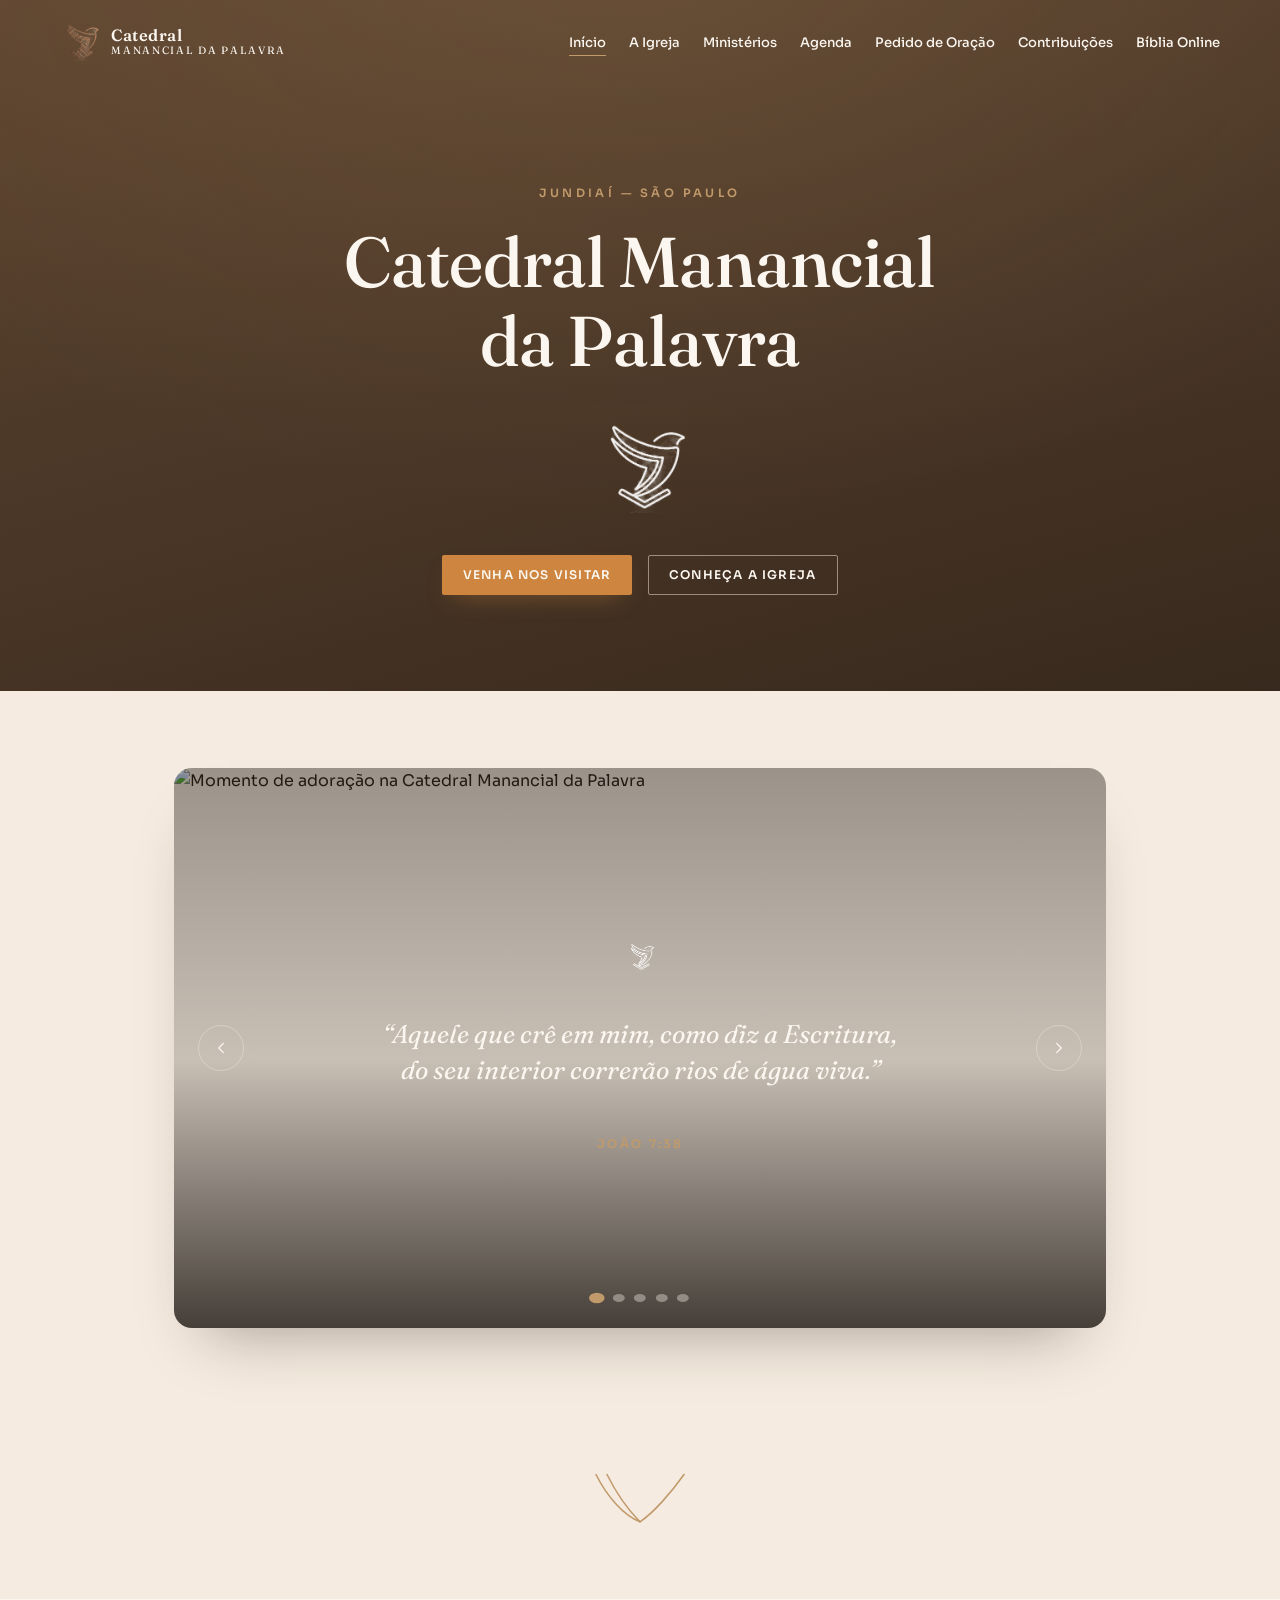
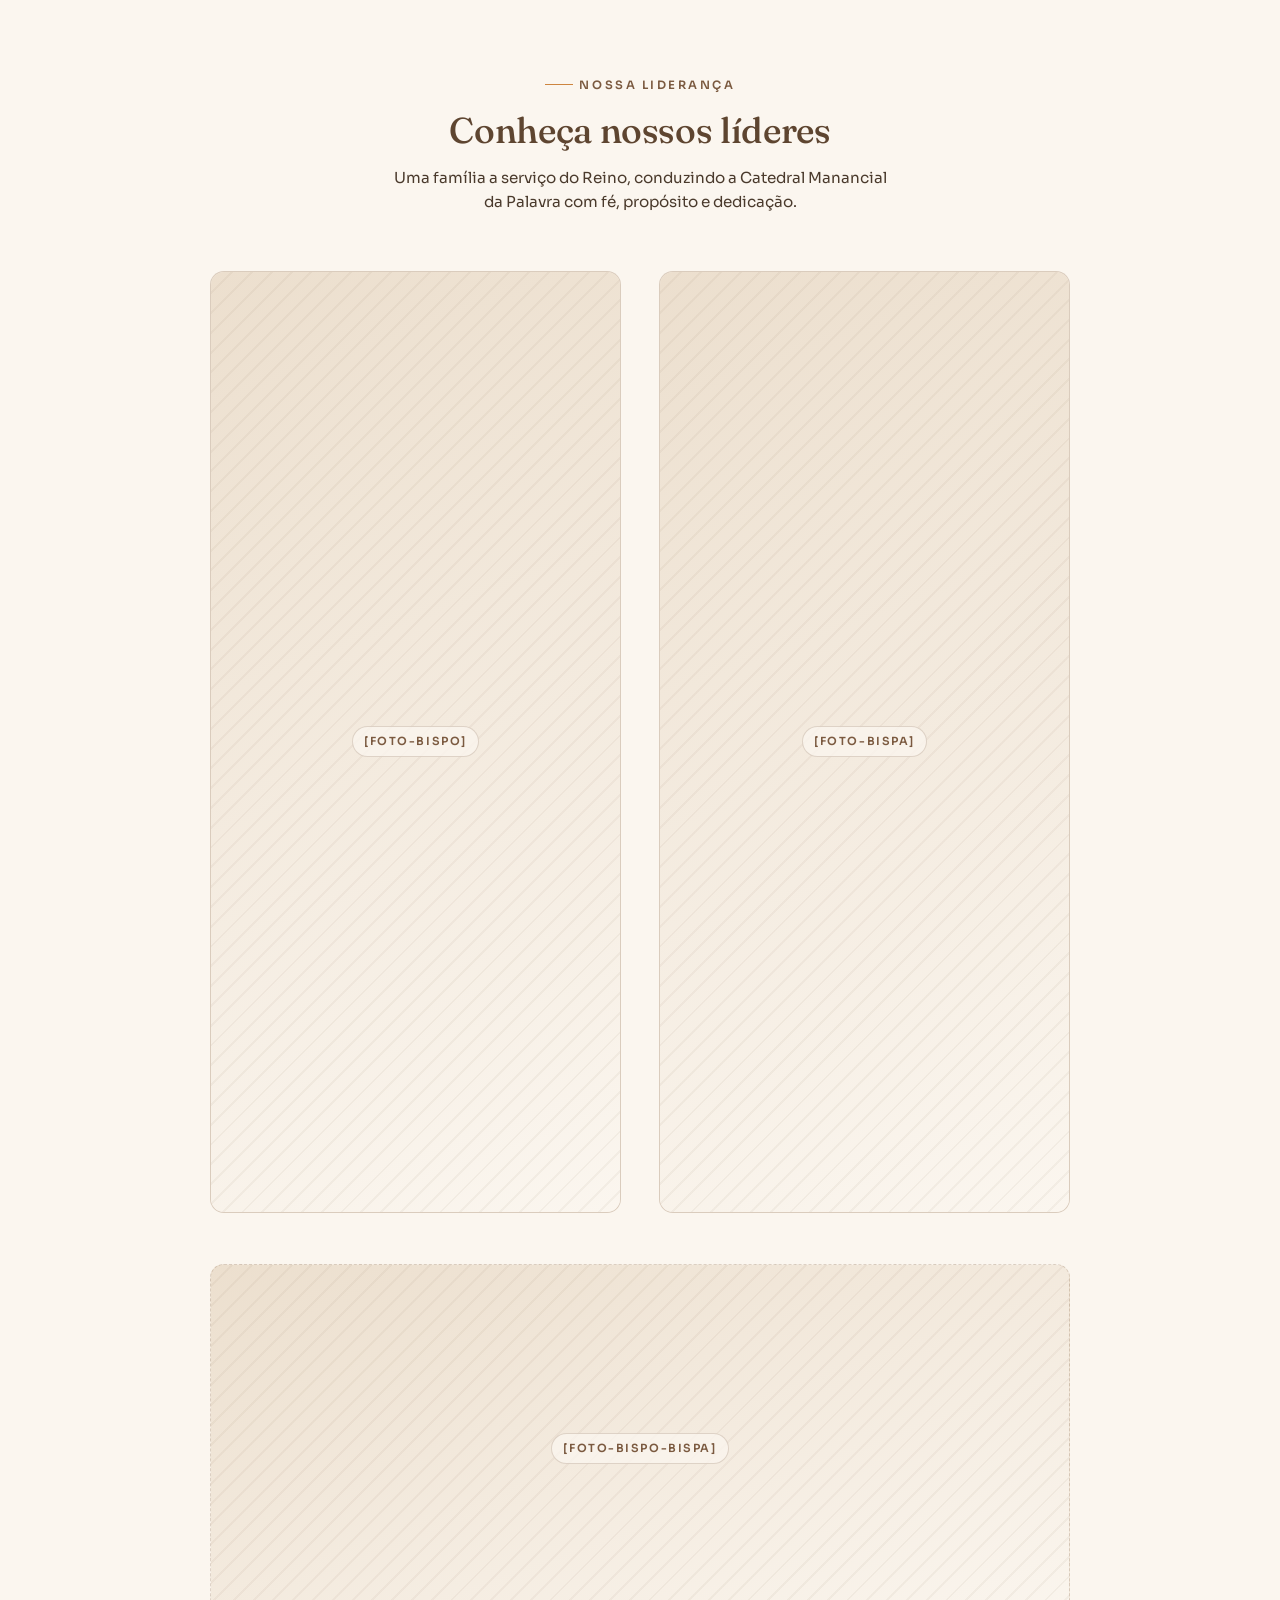
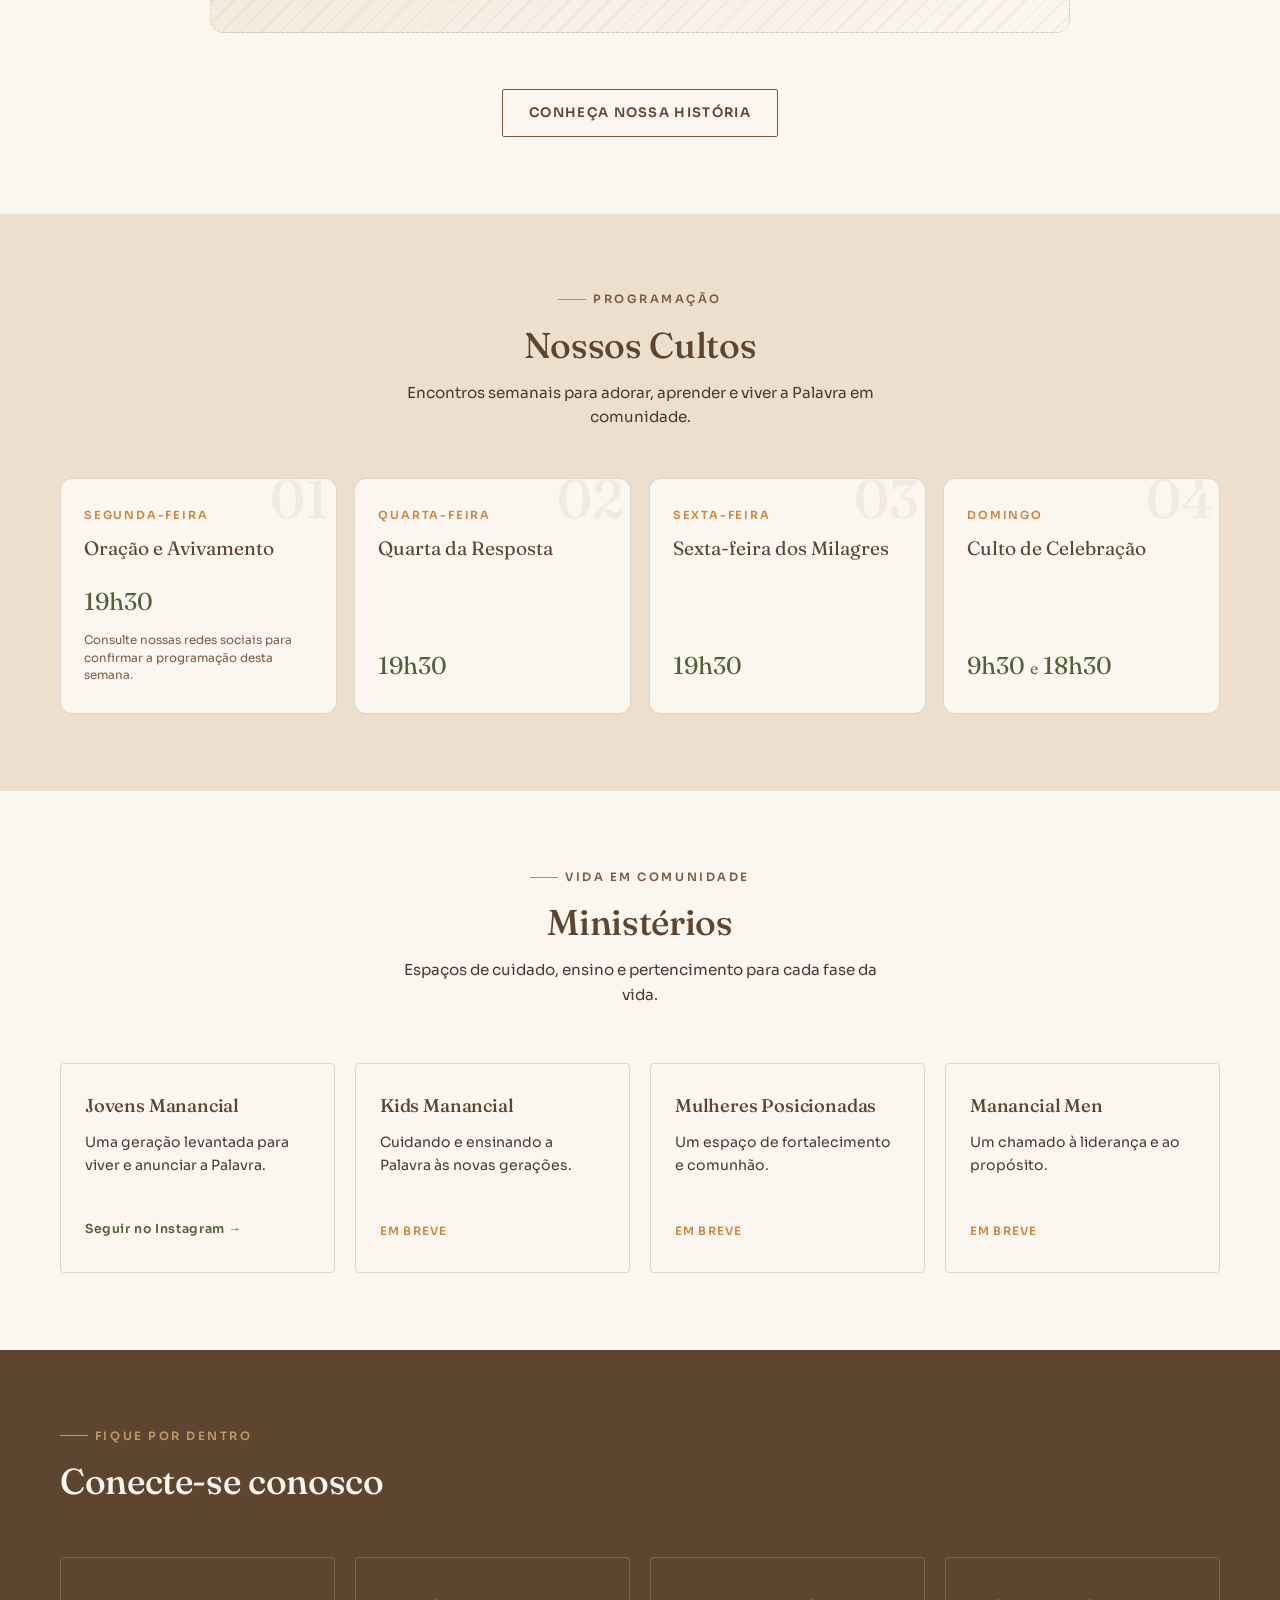
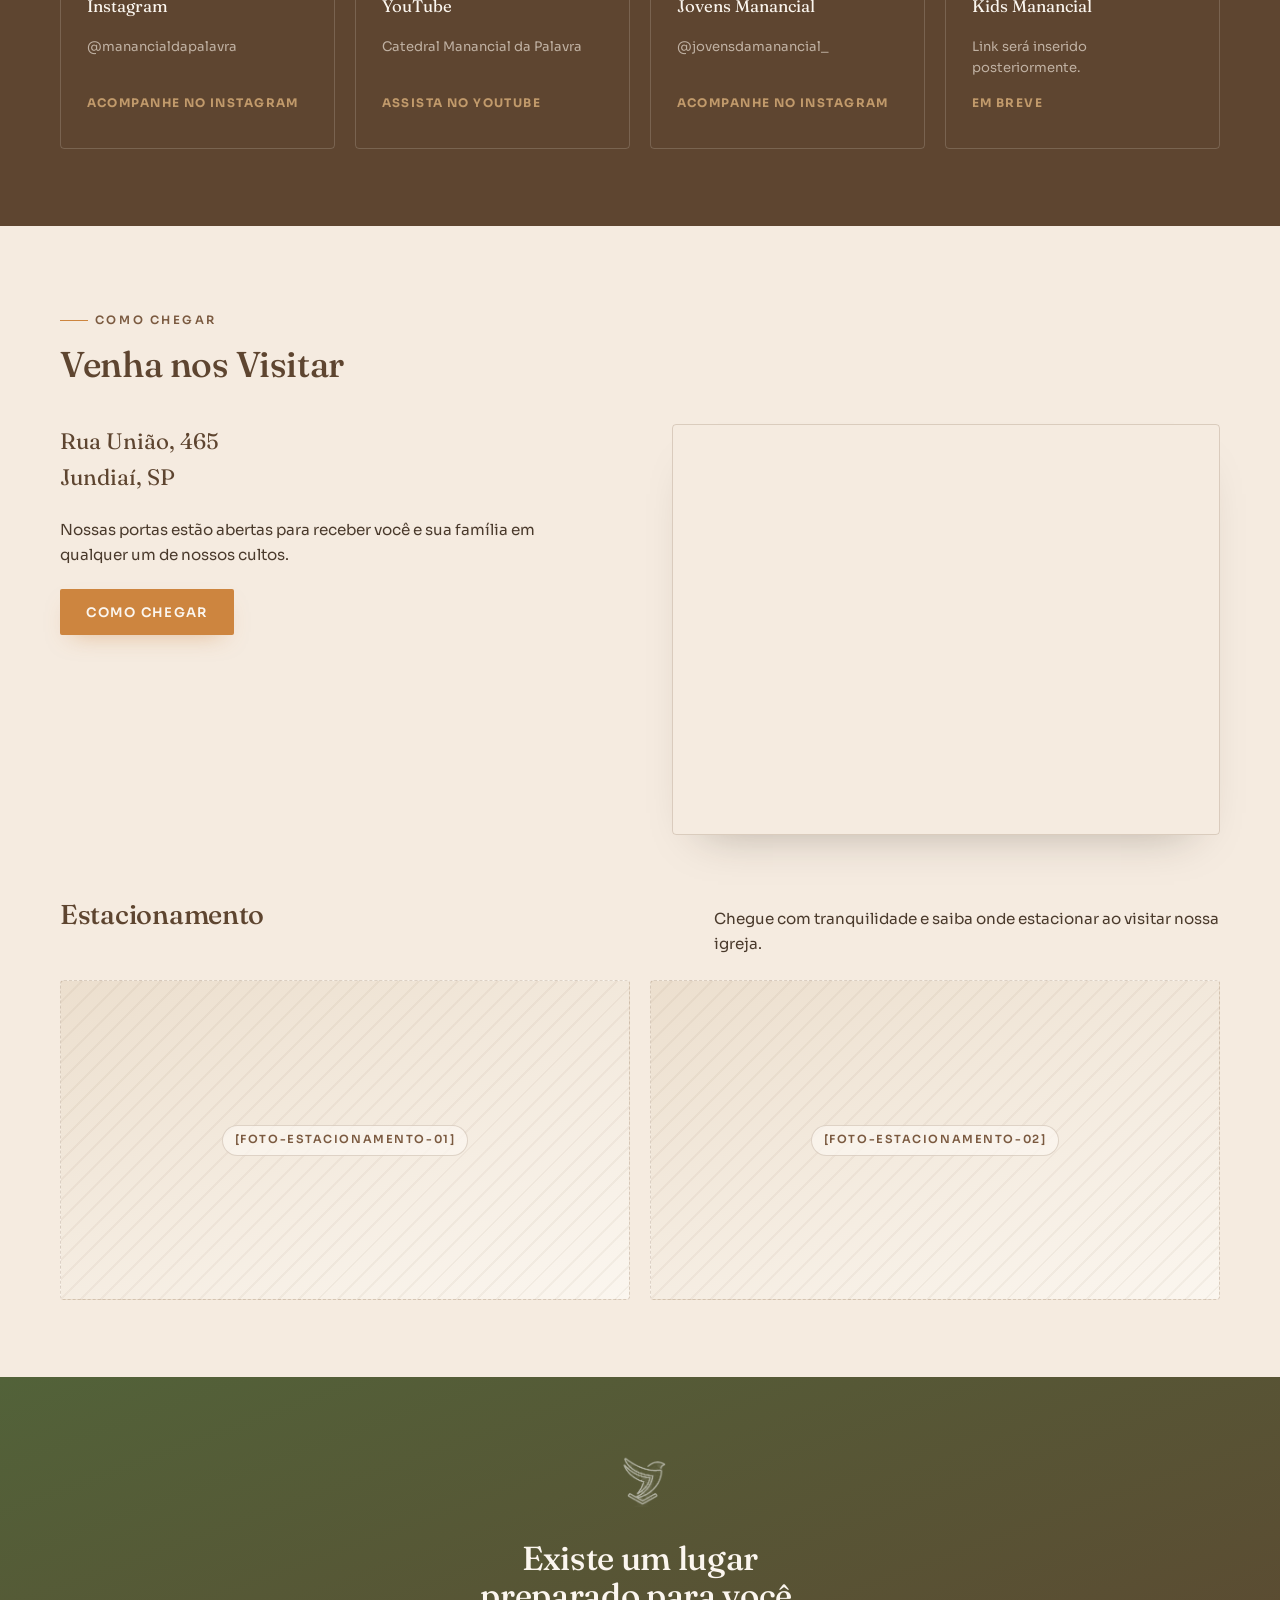
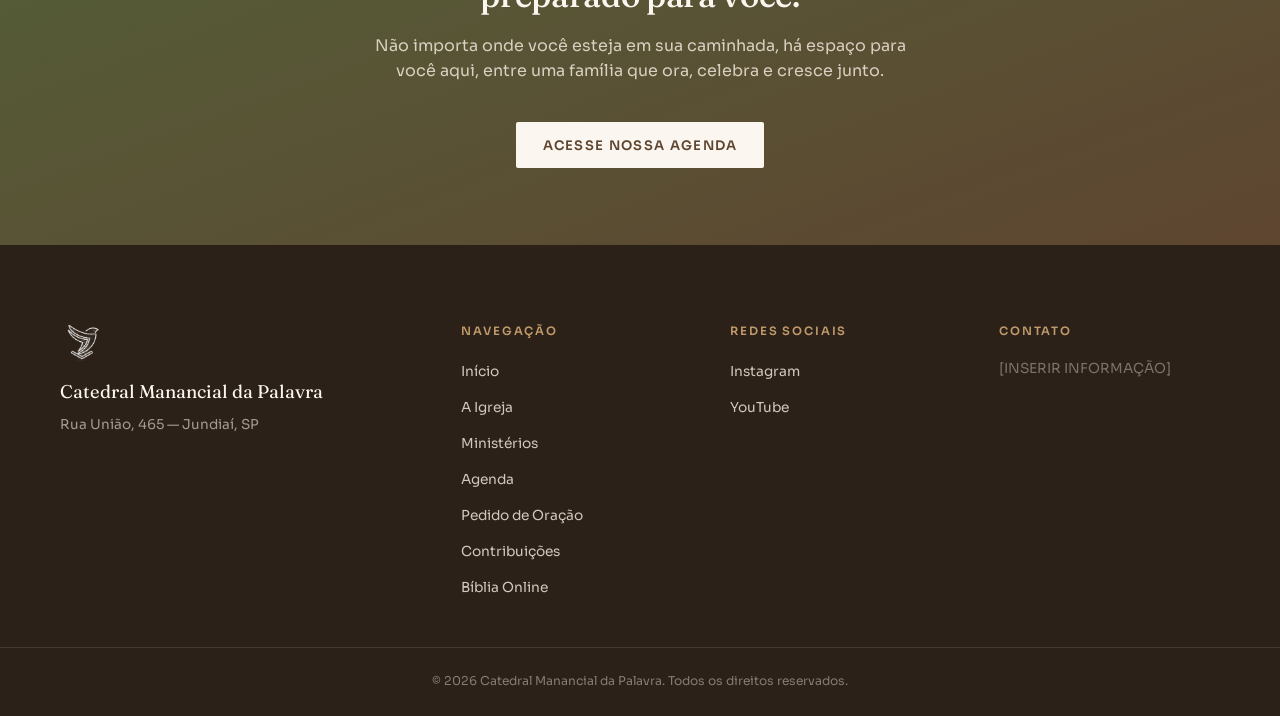
==== commit 34c1635a: "update" ====
--- a/sites/manancial-site/index.html
+++ b/sites/manancial-site/index.html
@@ -36,7 +36,7 @@
     <div class="verse-section__inner">
       <div class="verse-carousel" data-carousel>
         <div class="carousel__slide is-active">
-          <img src="assets/img/teste.jpg" alt="Momento de adoração na Catedral Manancial da Palavra" class="carousel__slide__photo" />
+          <img src="assets/img/hero-teste.jpg" alt="Momento de adoração na Catedral Manancial da Palavra" class="carousel__slide__photo" />
           <div class="verse-carousel__content">
             <img src="assets/img/logo-mark-transparent.png" alt="" class="verse-carousel__mark" aria-hidden="true" />
             <blockquote>“Aquele que crê em mim, como diz a Escritura, do seu interior correrão rios de água viva.”</blockquote>
@@ -111,6 +111,8 @@
             <h3 class="leader-card__name">Bispo Pablo Romano</h3>
             <p class="leader-card__role">Bispo Presidente</p>
             <p class="leader-card__text">Fundador da Catedral Manancial da Palavra, conduz a igreja com um forte propósito profético desde 2019.</p>
+            <p class="leader-card__placeholder">[Espaço para texto — conte um pouco mais sobre a trajetória, o chamado e o coração pastoral do Bispo Pablo.]</p>
+            <blockquote class="leader-card__impact">“[Frase de impacto do Bispo Pablo Romano]”</blockquote>
             <a href="a-igreja.html#biografia" class="leader-card__link">Conheça a Biografia →</a>
           </div>
         </article>
@@ -121,6 +123,8 @@
             <h3 class="leader-card__name">Bispa Anna Rayanne</h3>
             <p class="leader-card__role">Bispa</p>
             <p class="leader-card__text">Ao lado do Bispo Pablo Romano há 15 anos, dedica sua vida ao cuidado e à edificação da igreja.</p>
+            <p class="leader-card__placeholder">[Espaço para texto — conte um pouco mais sobre a trajetória, o cuidado pastoral e o coração da Bispa Anna Rayanne.]</p>
+            <blockquote class="leader-card__impact">“[Frase de impacto da Bispa Anna Rayanne]”</blockquote>
           </div>
         </article>
       </div>
@@ -195,12 +199,12 @@
           <span class="ministry-card__status">Em breve</span>
         </article>
         <article class="ministry-card">
-          <h3 class="ministry-card__name">Mulheres</h3>
+          <h3 class="ministry-card__name">Mulheres Posicionadas</h3>
           <p class="ministry-card__desc">Um espaço de fortalecimento e comunhão.</p>
           <span class="ministry-card__status">Em breve</span>
         </article>
         <article class="ministry-card">
-          <h3 class="ministry-card__name">Homens</h3>
+          <h3 class="ministry-card__name">Manancial Men</h3>
           <p class="ministry-card__desc">Um chamado à liderança e ao propósito.</p>
           <span class="ministry-card__status">Em breve</span>
         </article>
@@ -232,7 +236,7 @@
           <p class="social-card__handle">@jovensdamanancial_</p>
           <span class="social-card__cta">Acompanhe no Instagram</span>
         </a>
-        <div class="social-card" style="opacity: 0.55;">
+        <div class="social-card">
           <p class="social-card__label">Kids Manancial</p>
           <p class="social-card__handle">Link será inserido posteriormente.</p>
           <span class="social-card__cta">Em breve</span>
@@ -252,11 +256,16 @@
           <p class="visit__address">Rua União, 465<br />Jundiaí, SP</p>
           <p class="lede">Nossas portas estão abertas para receber você e sua família em qualquer um de nossos cultos.</p>
           <div>
-            <a href="https://maps.google.com/?q=Rua+União,+465,+Jundiaí,+SP" target="_blank" rel="noopener" class="btn btn--primary">Como Chegar</a>
-          </div>
-        </div>
-        <div class="visit__map placeholder-img reveal">
-          <span class="placeholder-img__label">[MAPA — LOCALIZAÇÃO DA IGREJA]</span>
+            <a href="https://www.google.com/maps/place/Catedral+Manancial+da+Palavra/@-23.2114123,-46.8888499,17z/data=!3m1!4b1!4m6!3m5!1s0x94cf270d6c813cb1:0xea28865ee2a14bbb!8m2!3d-23.2114173!4d-46.886275!16s%2Fg%2F11v674sl_1?entry=ttu&g_ep=EgoyMDI2MDgxOS4wIKXMDSoASAFQAw%3D%3D" target="_blank" rel="noopener" class="btn btn--primary">Como Chegar</a>
+          </div>
+        </div>
+        <div class="visit__map reveal">
+          <iframe
+            src="https://www.google.com/maps?q=-23.2114173,-46.886275&hl=pt-BR&z=16&output=embed"
+            width="100%" height="100%" style="border:0;"
+            allowfullscreen="" loading="lazy" referrerpolicy="no-referrer-when-downgrade"
+            title="Mapa — Catedral Manancial da Palavra">
+          </iframe>
         </div>
       </div>
 
@@ -279,7 +288,7 @@
       <img src="assets/img/logo-mark-transparent.png" alt="" class="final-cta__mark" aria-hidden="true" />
       <h2>Existe um lugar preparado para você.</h2>
       <p>Não importa onde você esteja em sua caminhada, há espaço para você aqui, entre uma família que ora, celebra e cresce junto.</p>
-      <a href="#visitar" class="btn btn--light">Venha nos Visitar</a>
+      <a href="agenda.html" class="btn btn--light">Acesse Nossa Agenda</a>
     </div>
   </section>
 
--- a/sites/manancial-site/css/style.css
+++ b/sites/manancial-site/css/style.css
@@ -19,6 +19,7 @@
   --olive: #667B4A;
   --olive-deep: #526239;
   --sienna: #CD853F;
+  --sienna-deep: #A8642E;
   --ink: #2C2118;
   --ink-soft: #4A3A2C;
   --line: rgba(123, 90, 64, 0.22);
@@ -159,11 +160,11 @@
 .btn:hover { transform: translateY(-2px); }
 
 .btn--primary {
-  background: var(--olive);
+  background: var(--sienna);
   color: var(--paper);
-  box-shadow: 0 10px 24px -12px rgba(102, 123, 74, 0.55);
-}
-.btn--primary:hover { background: var(--olive-deep); }
+  box-shadow: 0 10px 24px -12px rgba(205, 133, 63, 0.55);
+}
+.btn--primary:hover { background: var(--sienna-deep); }
 
 .btn--outline {
   background: transparent;
@@ -398,8 +399,7 @@
 }
 .verse-carousel {
   position: relative;
-  aspect-ratio: 16 / 9;
-  max-height: 560px;
+  min-height: clamp(420px, 48vw, 560px);
   overflow: hidden;
   border-radius: 18px;
   box-shadow: 0 34px 60px -32px rgba(44, 33, 24, 0.4);
@@ -416,16 +416,17 @@
   display: flex; flex-direction: column;
   align-items: center; justify-content: center;
   text-align: center;
-  padding: clamp(2rem, 5vw, 3rem);
-}
-.verse-carousel__mark { width: 30px; margin-bottom: 1.3rem; opacity: 0.92; filter: brightness(0) invert(1); }
+  padding: clamp(2.5rem, 5vw, 3rem) clamp(2rem, 5vw, 3rem);
+  gap: 0;
+}
+.verse-carousel__mark { flex-shrink: 0; width: 30px; height: auto; margin-bottom: 1.3rem; opacity: 0.92; filter: brightness(0) invert(1); }
 .verse-carousel blockquote {
   font-family: var(--font-display);
   font-weight: 400; font-style: italic;
-  font-size: clamp(1.15rem, 2.4vw, 1.7rem);
+  font-size: clamp(1.1rem, 2.2vw, 1.6rem);
   color: var(--paper);
   line-height: 1.4;
-  max-width: 30ch;
+  max-width: 32ch;
 }
 .verse-carousel cite {
   display: block; margin-top: 1.3rem;
@@ -433,7 +434,7 @@
   font-size: 0.74rem; letter-spacing: 0.2em; text-transform: uppercase; color: var(--tan); font-weight: 600;
 }
 @media (max-width: 620px) {
-  .verse-carousel { aspect-ratio: 4 / 5; max-height: none; }
+  .verse-carousel { min-height: clamp(460px, 118vw, 560px); }
 }
 
 /* ============================================================
@@ -457,6 +458,26 @@
 .leader-card__name { font-size: 1.25rem; }
 .leader-card__role { font-size: 0.76rem; letter-spacing: 0.14em; text-transform: uppercase; color: var(--sienna); font-weight: 600; margin-top: 0.3rem; }
 .leader-card__text { margin-top: 0.6rem; color: var(--ink-soft); font-size: 0.94rem; }
+.leader-card__placeholder {
+  margin-top: 0.9rem;
+  padding: 0.85rem 1rem;
+  border: 1px dashed var(--line);
+  border-radius: 8px;
+  font-size: 0.76rem;
+  line-height: 1.55;
+  color: var(--bronze);
+  background: rgba(123, 90, 64, 0.05);
+}
+.leader-card__impact {
+  margin-top: 1.1rem;
+  padding-left: 0.9rem;
+  border-left: 2px solid var(--sienna);
+  font-family: var(--font-display);
+  font-style: italic;
+  font-size: 1.05rem;
+  line-height: 1.4;
+  color: var(--bronze-deep);
+}
 .leader-card__link {
   align-self: flex-start;
   margin-top: 1.2rem;
@@ -562,7 +583,8 @@
 .visit__grid { display: grid; grid-template-columns: 1fr 1fr; gap: clamp(2rem, 5vw, 4rem); align-items: start; }
 .visit__info { display: flex; flex-direction: column; gap: 1.4rem; }
 .visit__address { font-family: var(--font-display); font-size: 1.4rem; color: var(--bronze-deep); }
-.visit__map { aspect-ratio: 4 / 3; }
+.visit__map { aspect-ratio: 4 / 3; border-radius: var(--radius); overflow: hidden; border: 1px solid var(--line); box-shadow: 0 24px 46px -30px rgba(44, 33, 24, 0.35); }
+.visit__map iframe { display: block; }
 .visit__parking { margin-top: clamp(3rem, 5vw, 4.5rem); }
 .visit__parking-head { display: flex; align-items: baseline; justify-content: space-between; gap: 1rem; margin-bottom: 1.5rem; flex-wrap: wrap; }
 .visit__parking-grid { display: grid; grid-template-columns: 1fr 1fr; gap: 1.25rem; }
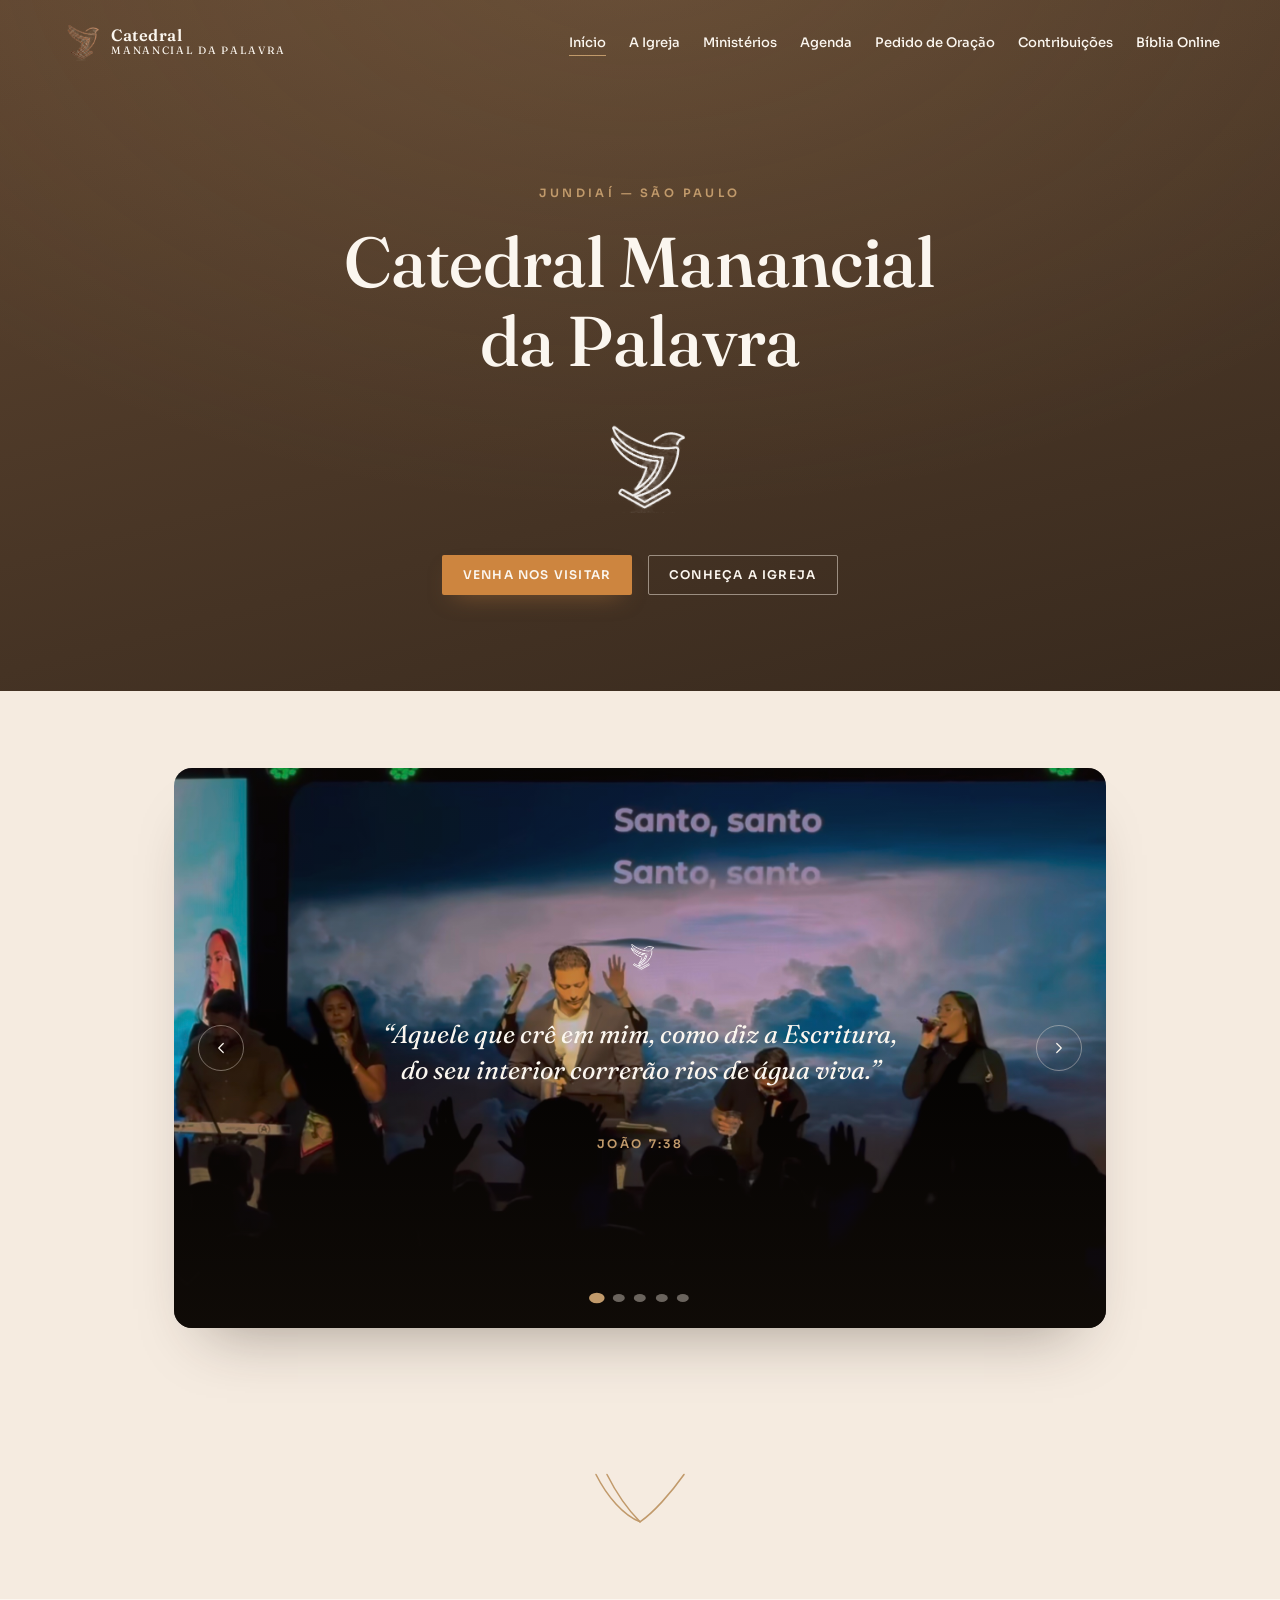
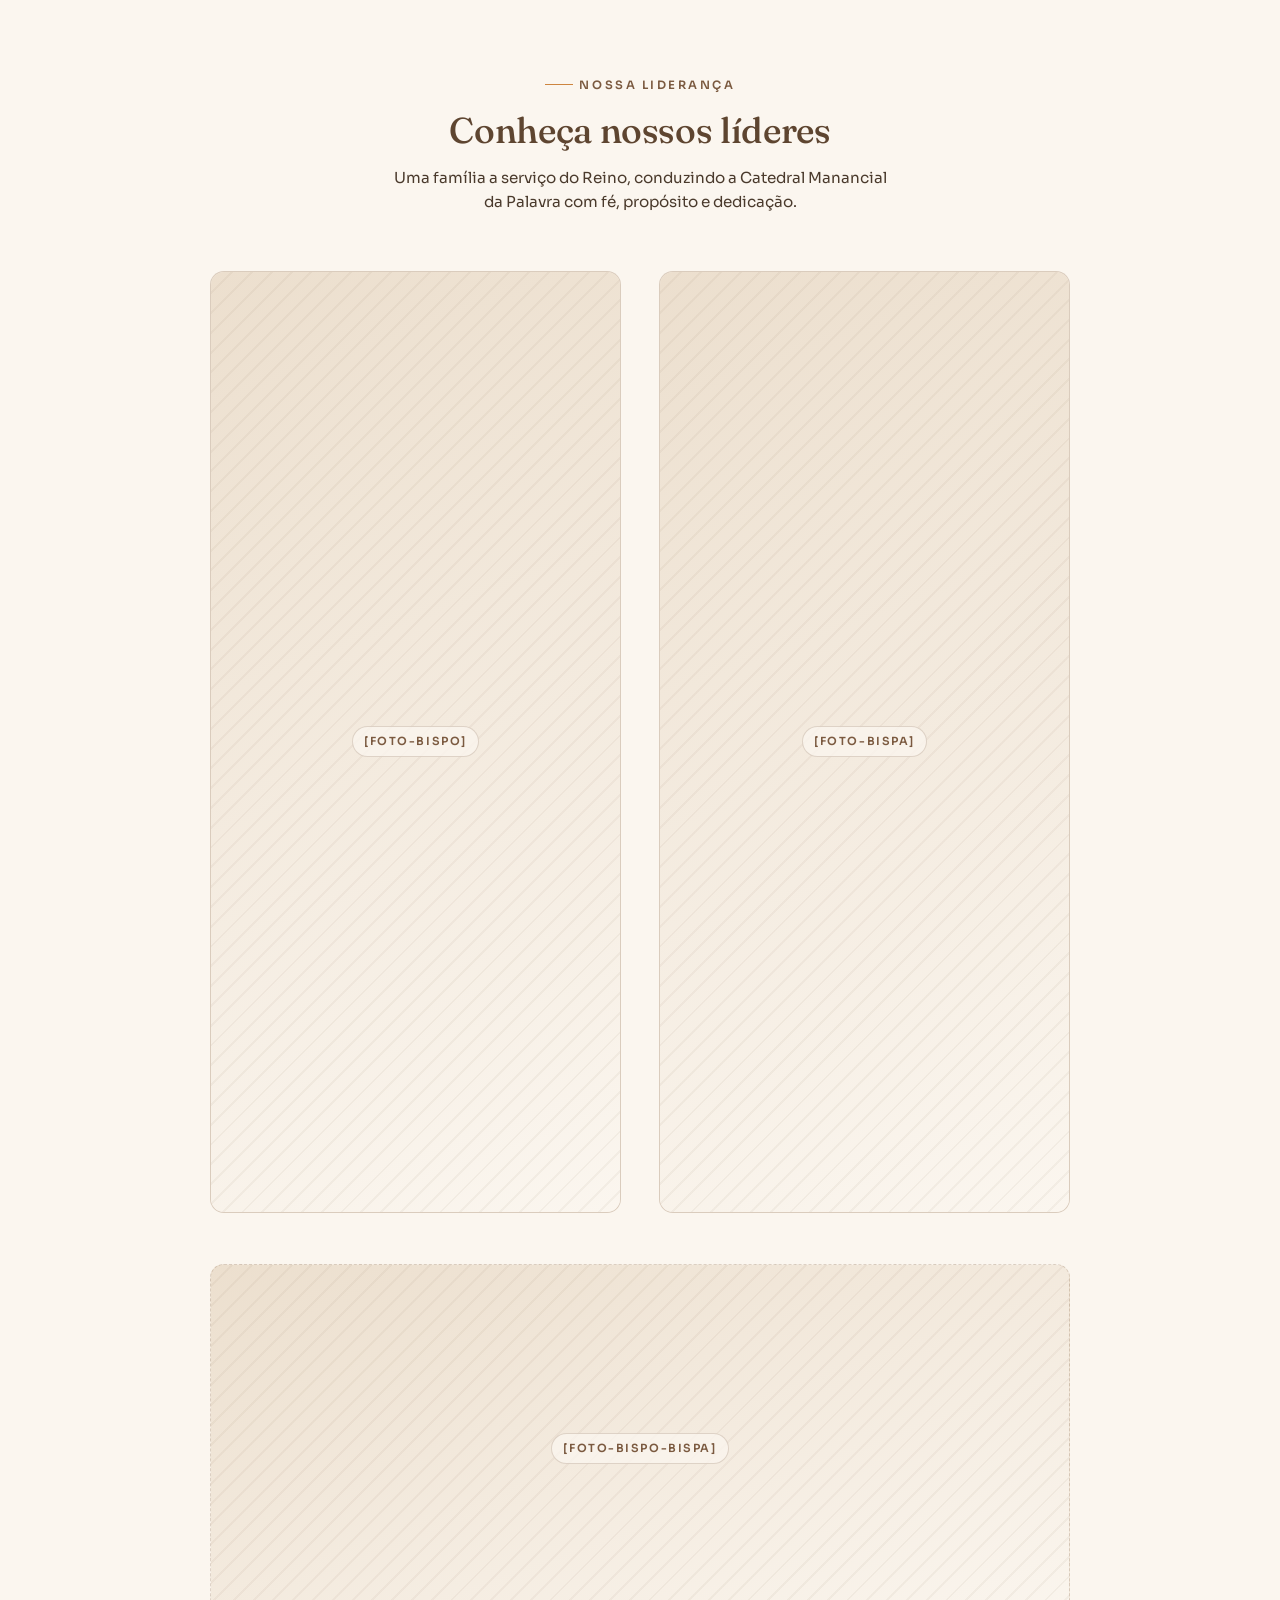
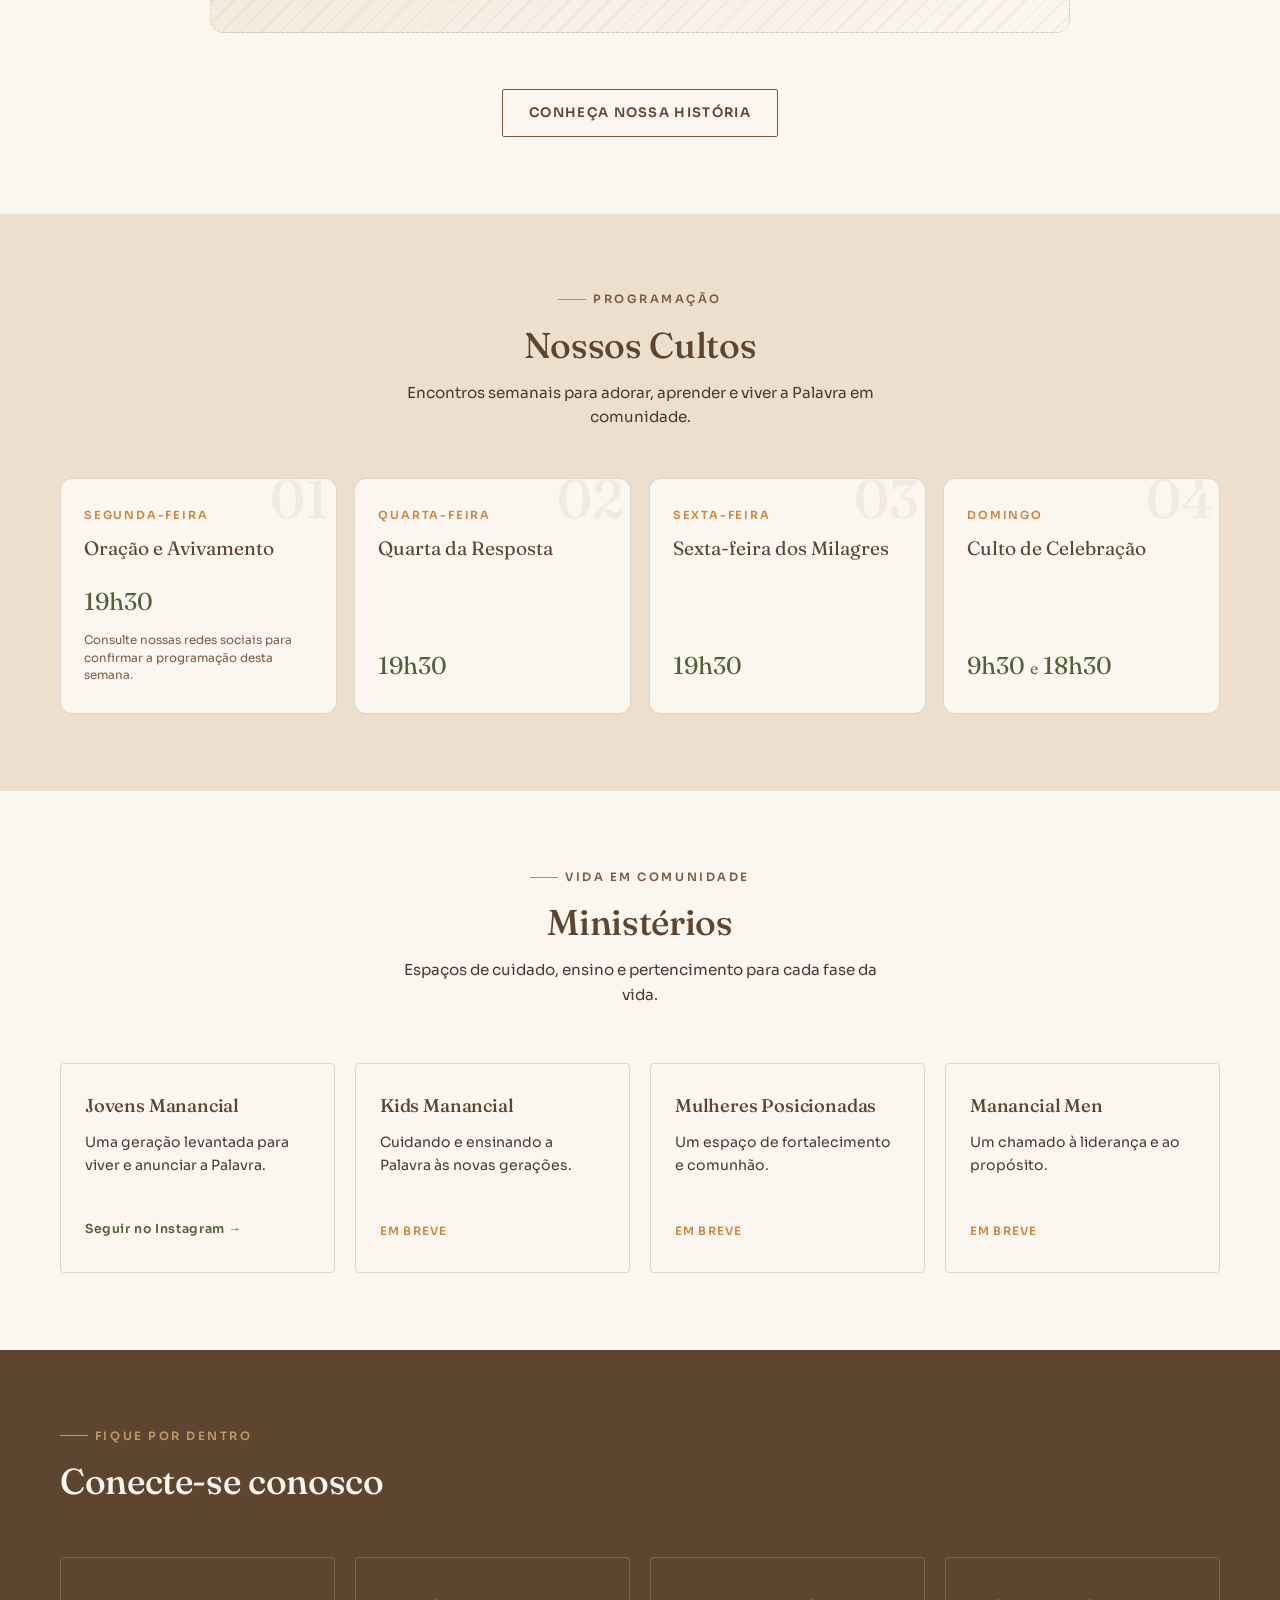
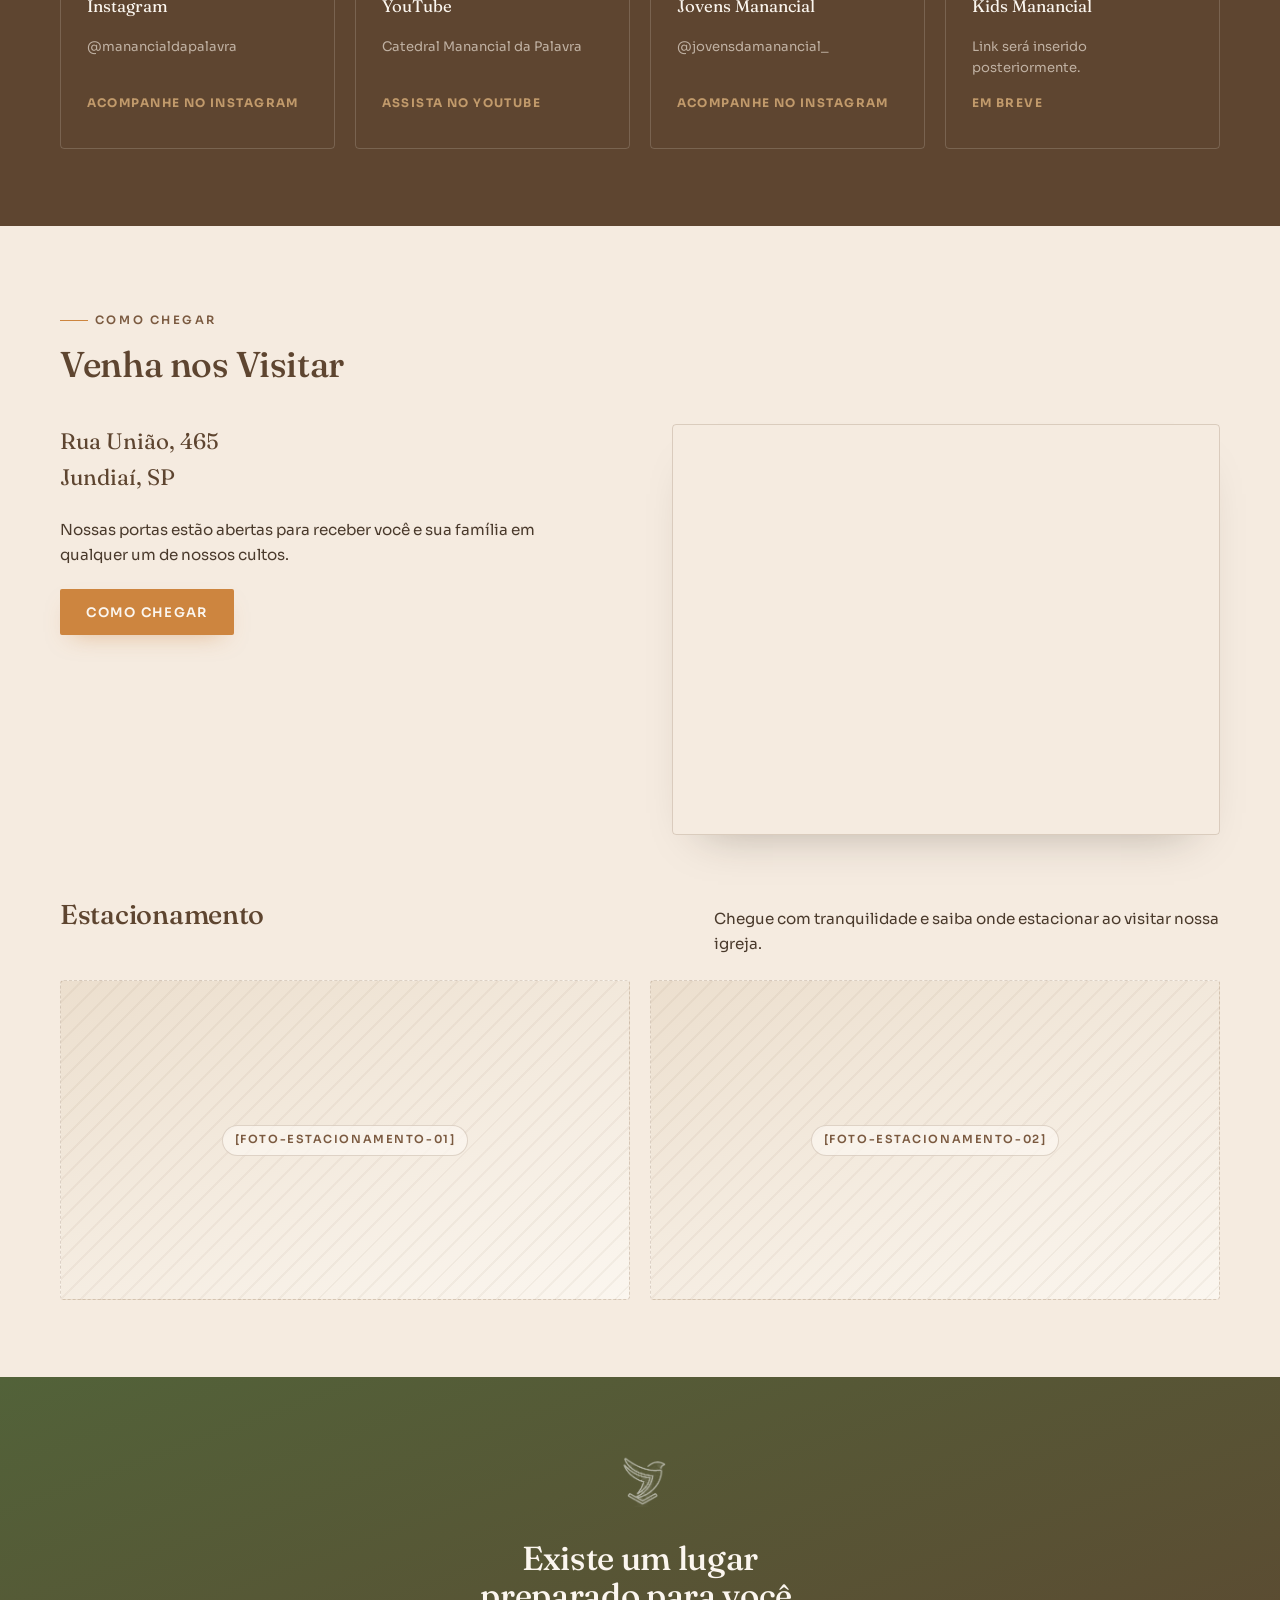
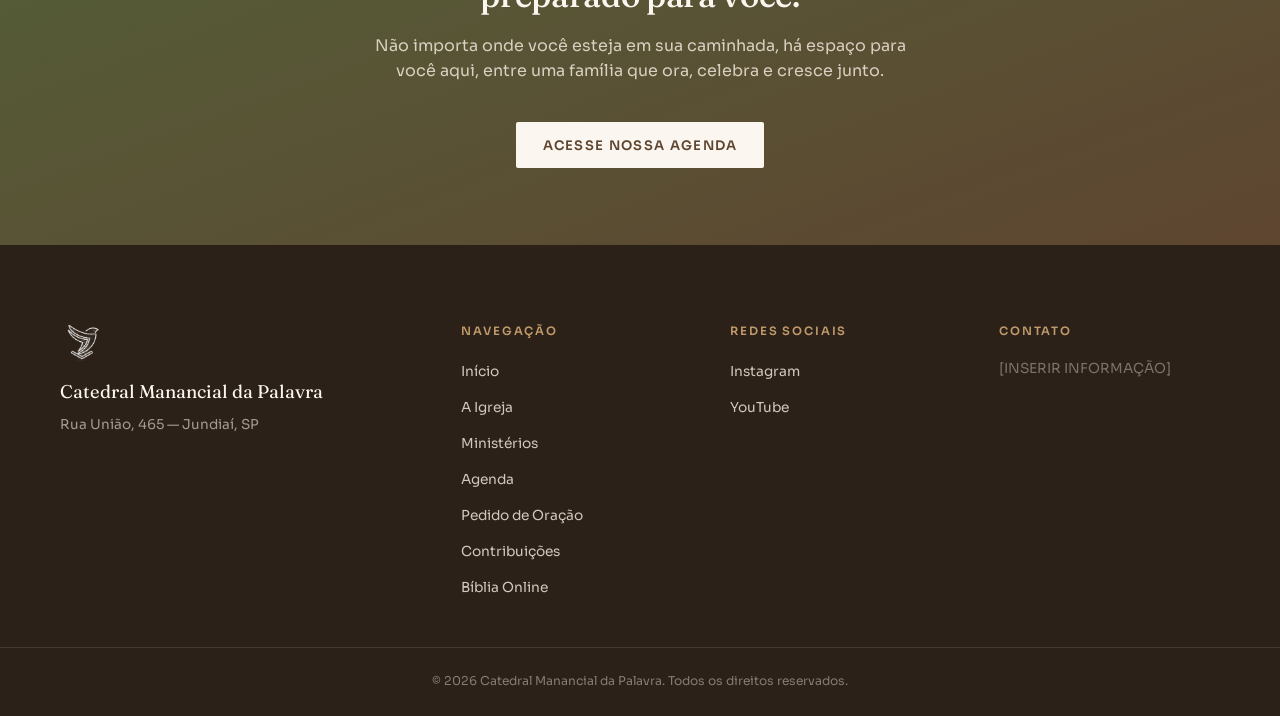
==== commit 8e7aa19d: "Atualiza site Manancial" ====
--- a/sites/manancial-site/index.html
+++ b/sites/manancial-site/index.html
@@ -36,7 +36,7 @@
     <div class="verse-section__inner">
       <div class="verse-carousel" data-carousel>
         <div class="carousel__slide is-active">
-          <img src="assets/img/hero-teste.jpg" alt="Momento de adoração na Catedral Manancial da Palavra" class="carousel__slide__photo" />
+          <img src="assets/img/teste.jpg" alt="Momento de adoração na Catedral Manancial da Palavra" class="carousel__slide__photo" />
           <div class="verse-carousel__content">
             <img src="assets/img/logo-mark-transparent.png" alt="" class="verse-carousel__mark" aria-hidden="true" />
             <blockquote>“Aquele que crê em mim, como diz a Escritura, do seu interior correrão rios de água viva.”</blockquote>
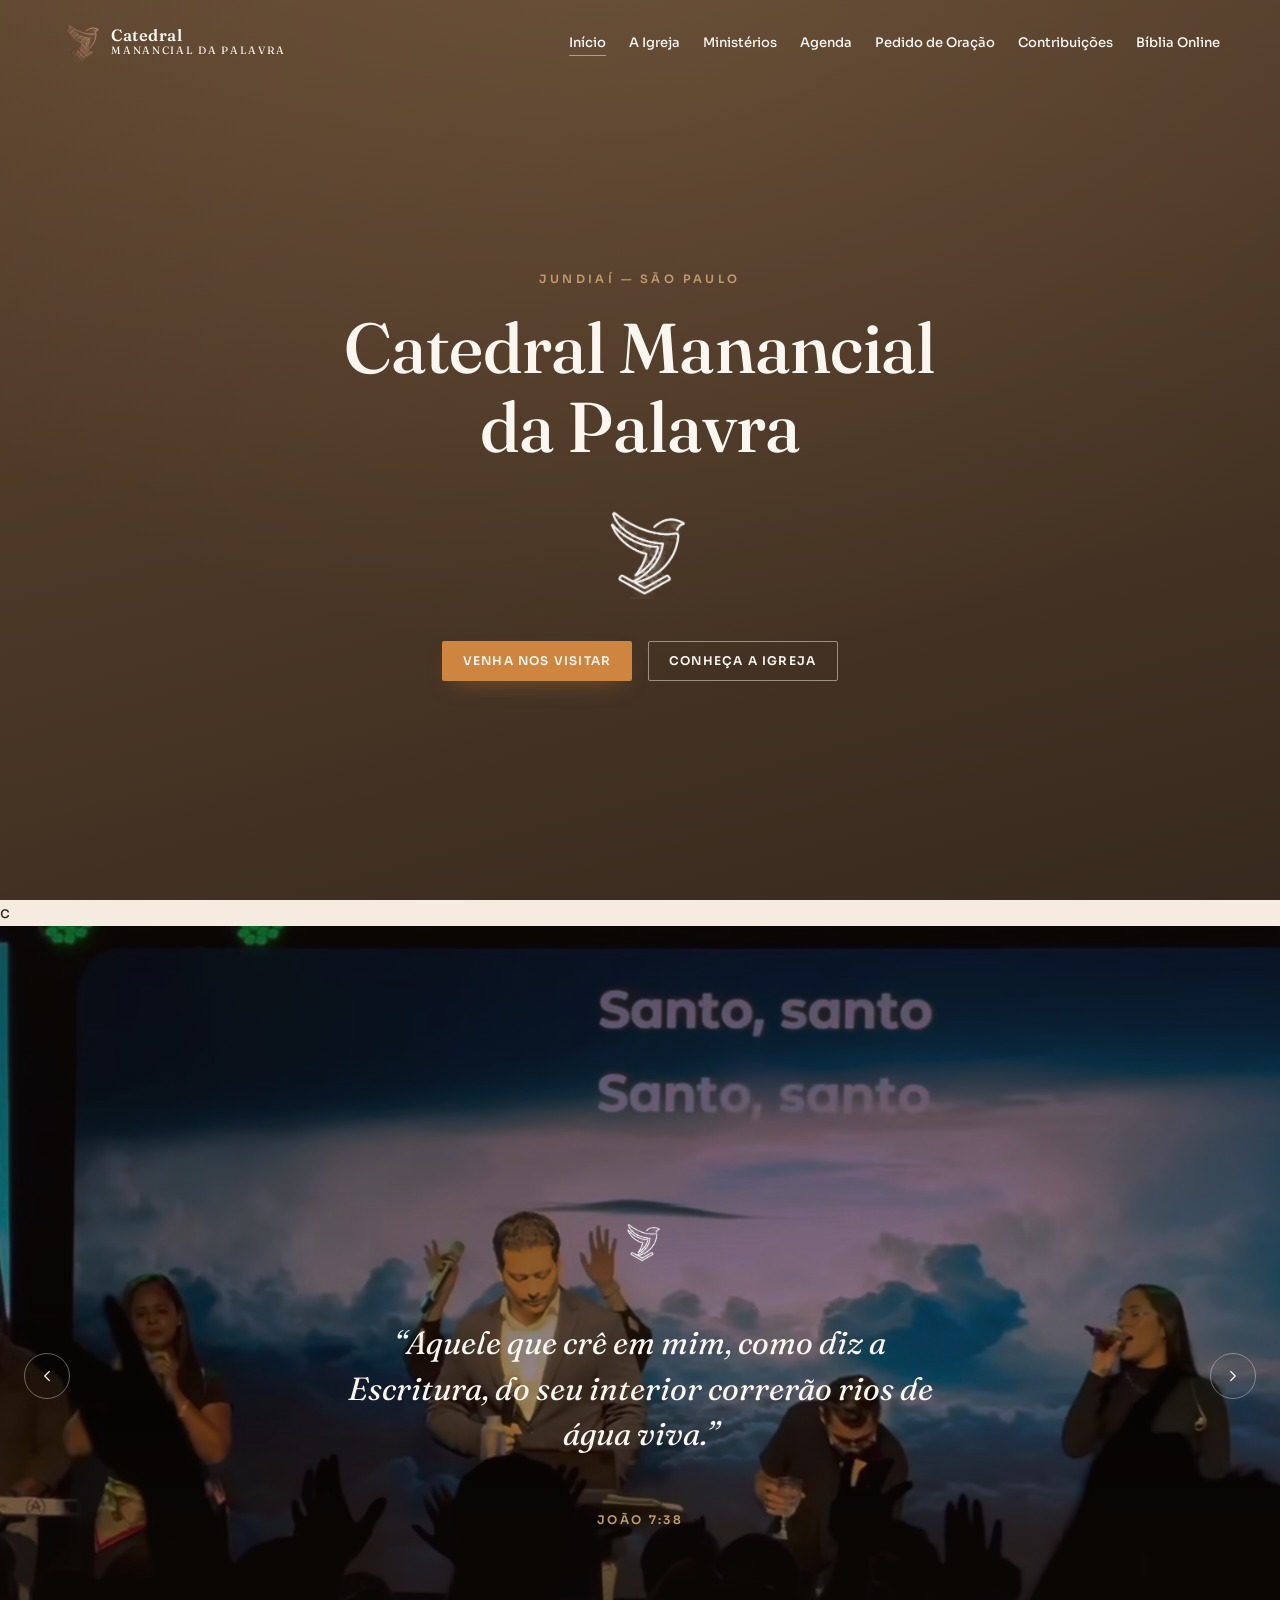
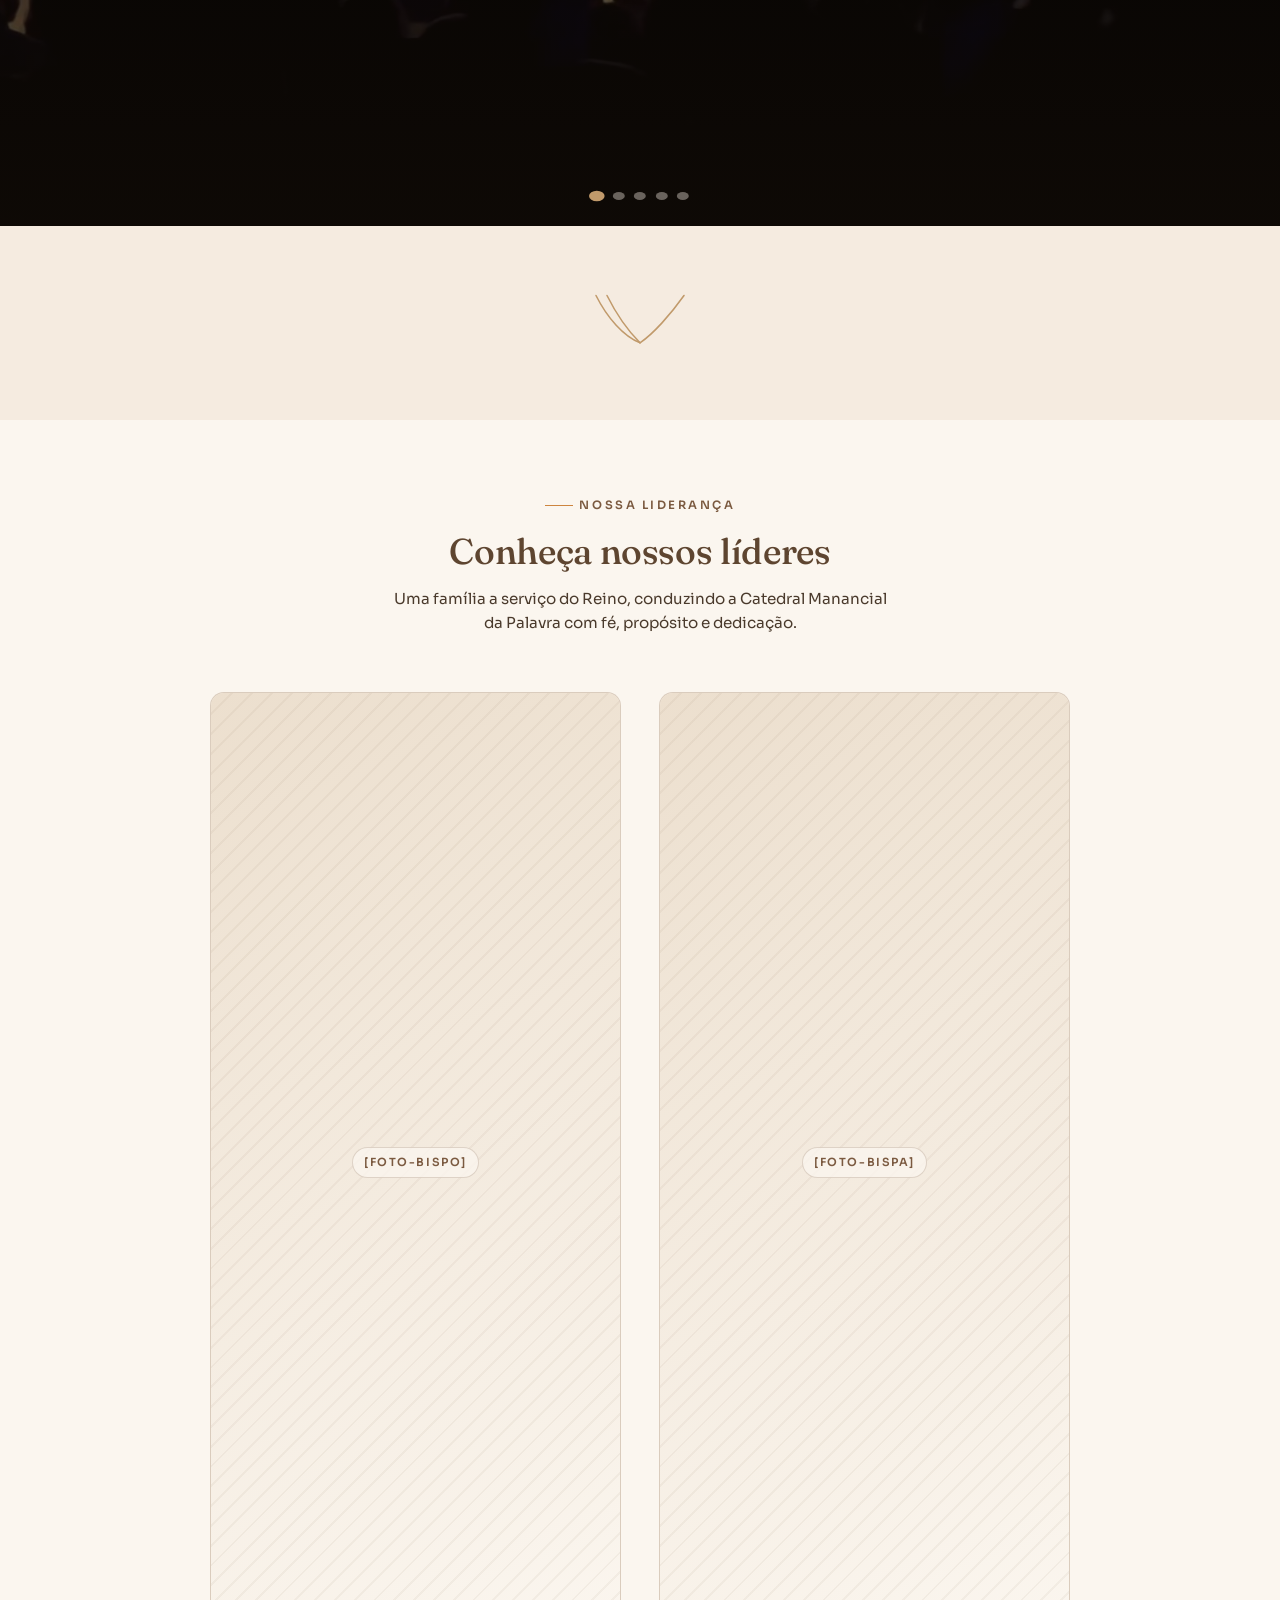
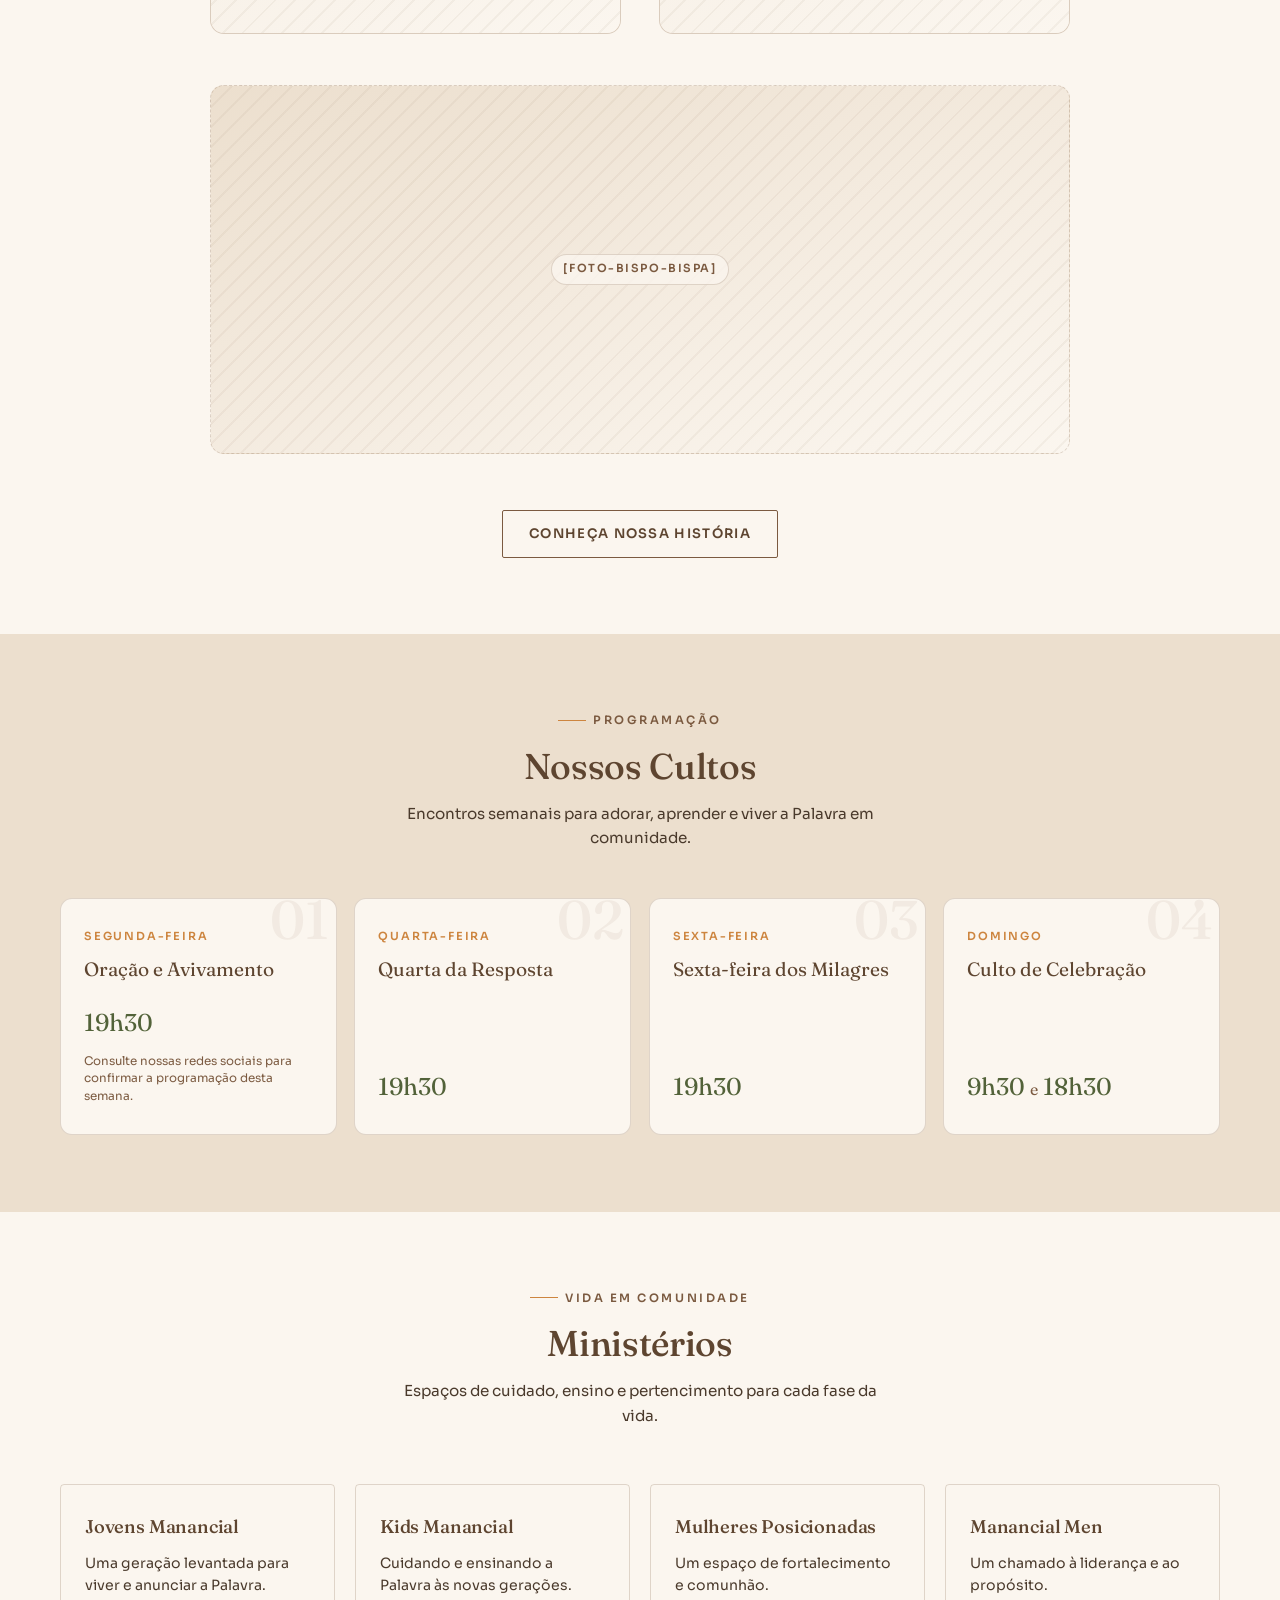
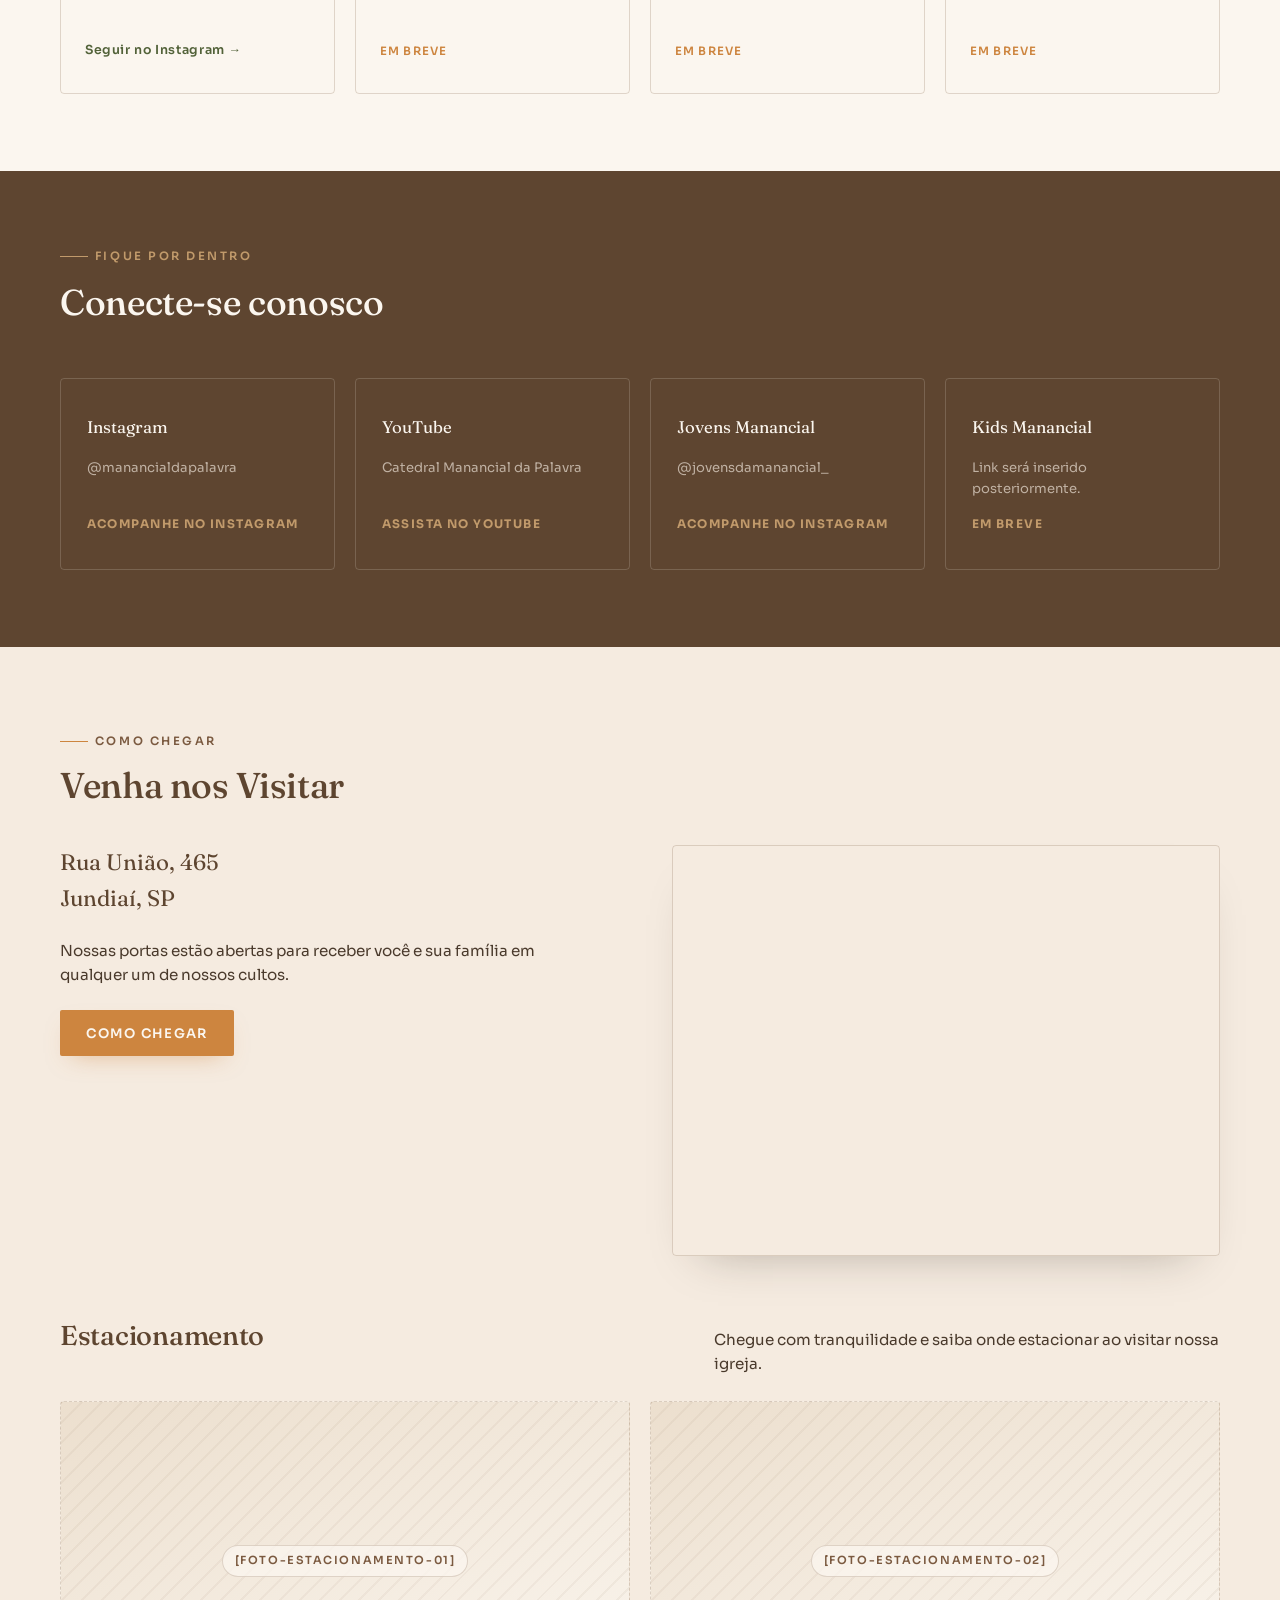
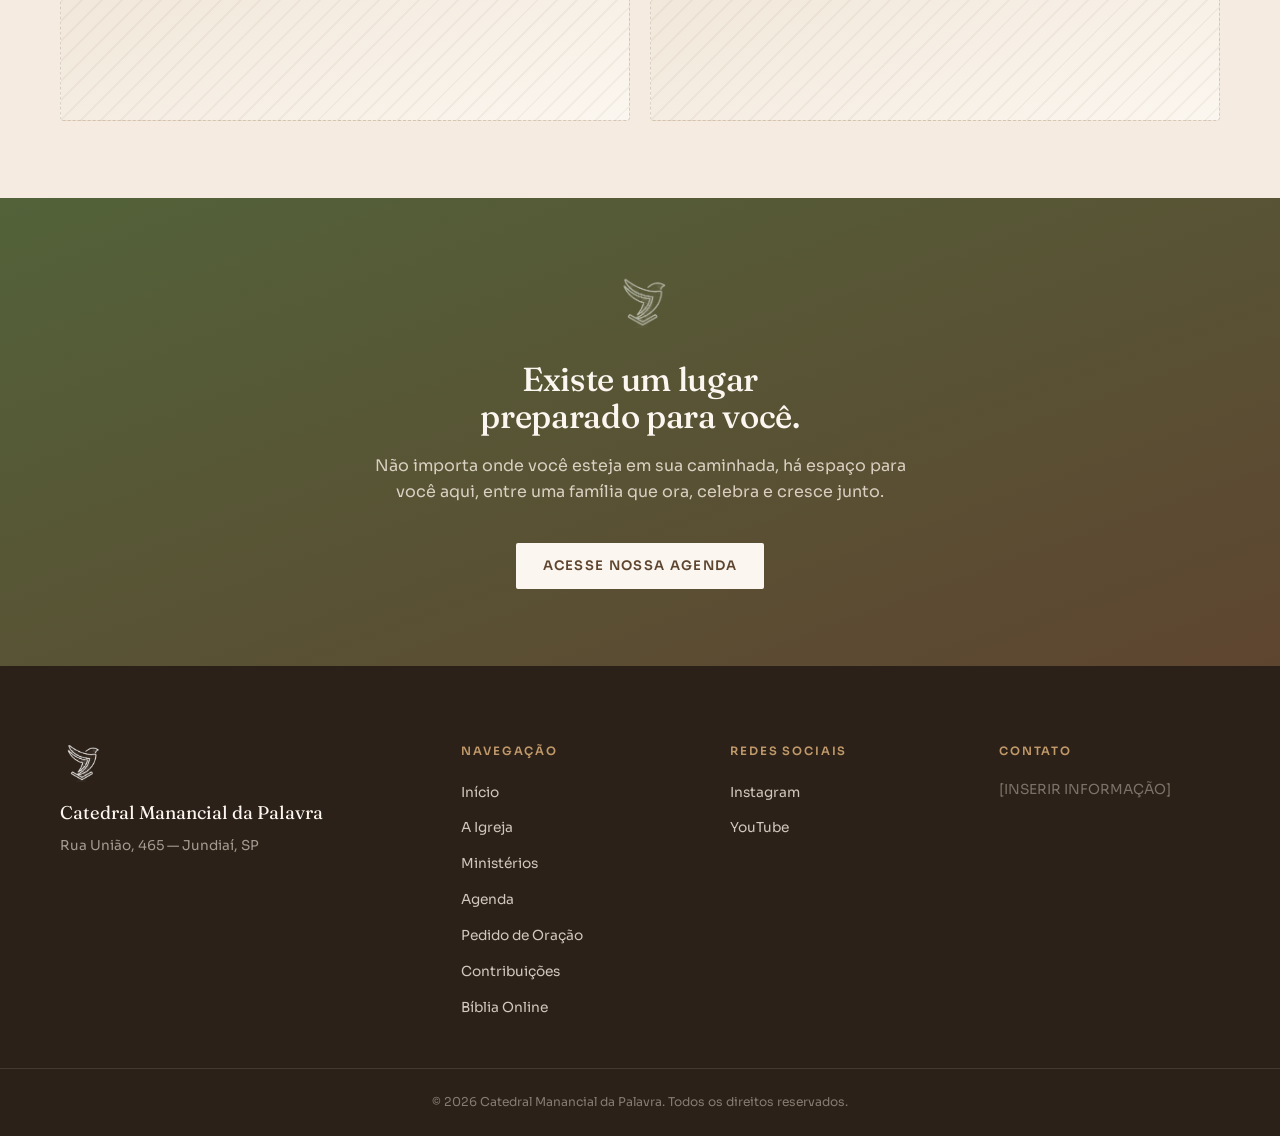
==== commit 975f8eb4: "alterações celular" ====
--- a/sites/manancial-site/index.html
+++ b/sites/manancial-site/index.html
@@ -29,7 +29,7 @@
         <a href="a-igreja.html" class="btn btn--outline" style="border-color: rgba(245,235,224,0.5); color: #FBF6EF;">Conheça a Igreja</a>
       </div>
     </div>
-  </section>
+  </section>c
 
   <!-- ===================== SEÇÃO 02 — FRASES BÍBLICAS / CARROSSEL ===================== -->
   <section class="verse-section reveal">
--- a/sites/manancial-site/css/style.css
+++ b/sites/manancial-site/css/style.css
@@ -272,7 +272,10 @@
 .hero {
   position: relative;
   overflow: hidden;
-  padding-block: clamp(8.5rem, 17vw, 11.5rem) clamp(4rem, 8vw, 6rem);
+  min-height: 100svh;
+  display: flex;
+  align-items: center;
+  padding-block: clamp(6rem, 16vw, 8rem) clamp(3rem, 6vw, 5rem);
   background:
     radial-gradient(120% 140% at 50% -10%, rgba(193, 154, 107, 0.16), transparent 60%),
     linear-gradient(165deg, var(--bronze-deep) 0%, var(--ink) 130%);
@@ -391,23 +394,20 @@
    do mesmo .carousel__slide.
    ============================================================ */
 .verse-section {
-  padding-block: var(--gap-section);
-  background: var(--cream);
+  background: var(--ink);
 }
 .verse-section__inner {
-  max-width: 980px; margin-inline: auto; padding-inline: 1.5rem;
+  max-width: none; margin: 0; padding-inline: 0;
 }
 .verse-carousel {
   position: relative;
-  min-height: clamp(420px, 48vw, 560px);
+  min-height: 100svh;
   overflow: hidden;
-  border-radius: 18px;
-  box-shadow: 0 34px 60px -32px rgba(44, 33, 24, 0.4);
 }
 .verse-carousel .carousel__slide::before {
   content: "";
   position: absolute; inset: 0;
-  background: linear-gradient(0deg, rgba(20,14,9,0.78) 0%, rgba(20,14,9,0.2) 48%, rgba(20,14,9,0.4) 100%);
+  background: linear-gradient(0deg, rgba(15,10,6,0.92) 0%, rgba(15,10,6,0.42) 45%, rgba(15,10,6,0.62) 100%);
   z-index: 1;
   pointer-events: none;
 }
@@ -416,25 +416,22 @@
   display: flex; flex-direction: column;
   align-items: center; justify-content: center;
   text-align: center;
-  padding: clamp(2.5rem, 5vw, 3rem) clamp(2rem, 5vw, 3rem);
+  padding: clamp(2.5rem, 8vw, 3rem) clamp(1.75rem, 6vw, 3rem);
   gap: 0;
 }
-.verse-carousel__mark { flex-shrink: 0; width: 30px; height: auto; margin-bottom: 1.3rem; opacity: 0.92; filter: brightness(0) invert(1); }
+.verse-carousel__mark { flex-shrink: 0; width: clamp(34px, 7vw, 42px); height: auto; margin-bottom: clamp(1.3rem, 3vw, 1.6rem); opacity: 0.92; filter: brightness(0) invert(1); }
 .verse-carousel blockquote {
   font-family: var(--font-display);
   font-weight: 400; font-style: italic;
-  font-size: clamp(1.1rem, 2.2vw, 1.6rem);
+  font-size: clamp(1.35rem, 4.6vw, 2rem);
   color: var(--paper);
-  line-height: 1.4;
-  max-width: 32ch;
+  line-height: 1.42;
+  max-width: 30ch;
 }
 .verse-carousel cite {
-  display: block; margin-top: 1.3rem;
+  display: block; margin-top: clamp(1.1rem, 3vw, 1.4rem);
   font-style: normal; font-family: var(--font-body);
   font-size: 0.74rem; letter-spacing: 0.2em; text-transform: uppercase; color: var(--tan); font-weight: 600;
-}
-@media (max-width: 620px) {
-  .verse-carousel { min-height: clamp(460px, 118vw, 560px); }
 }
 
 /* ============================================================
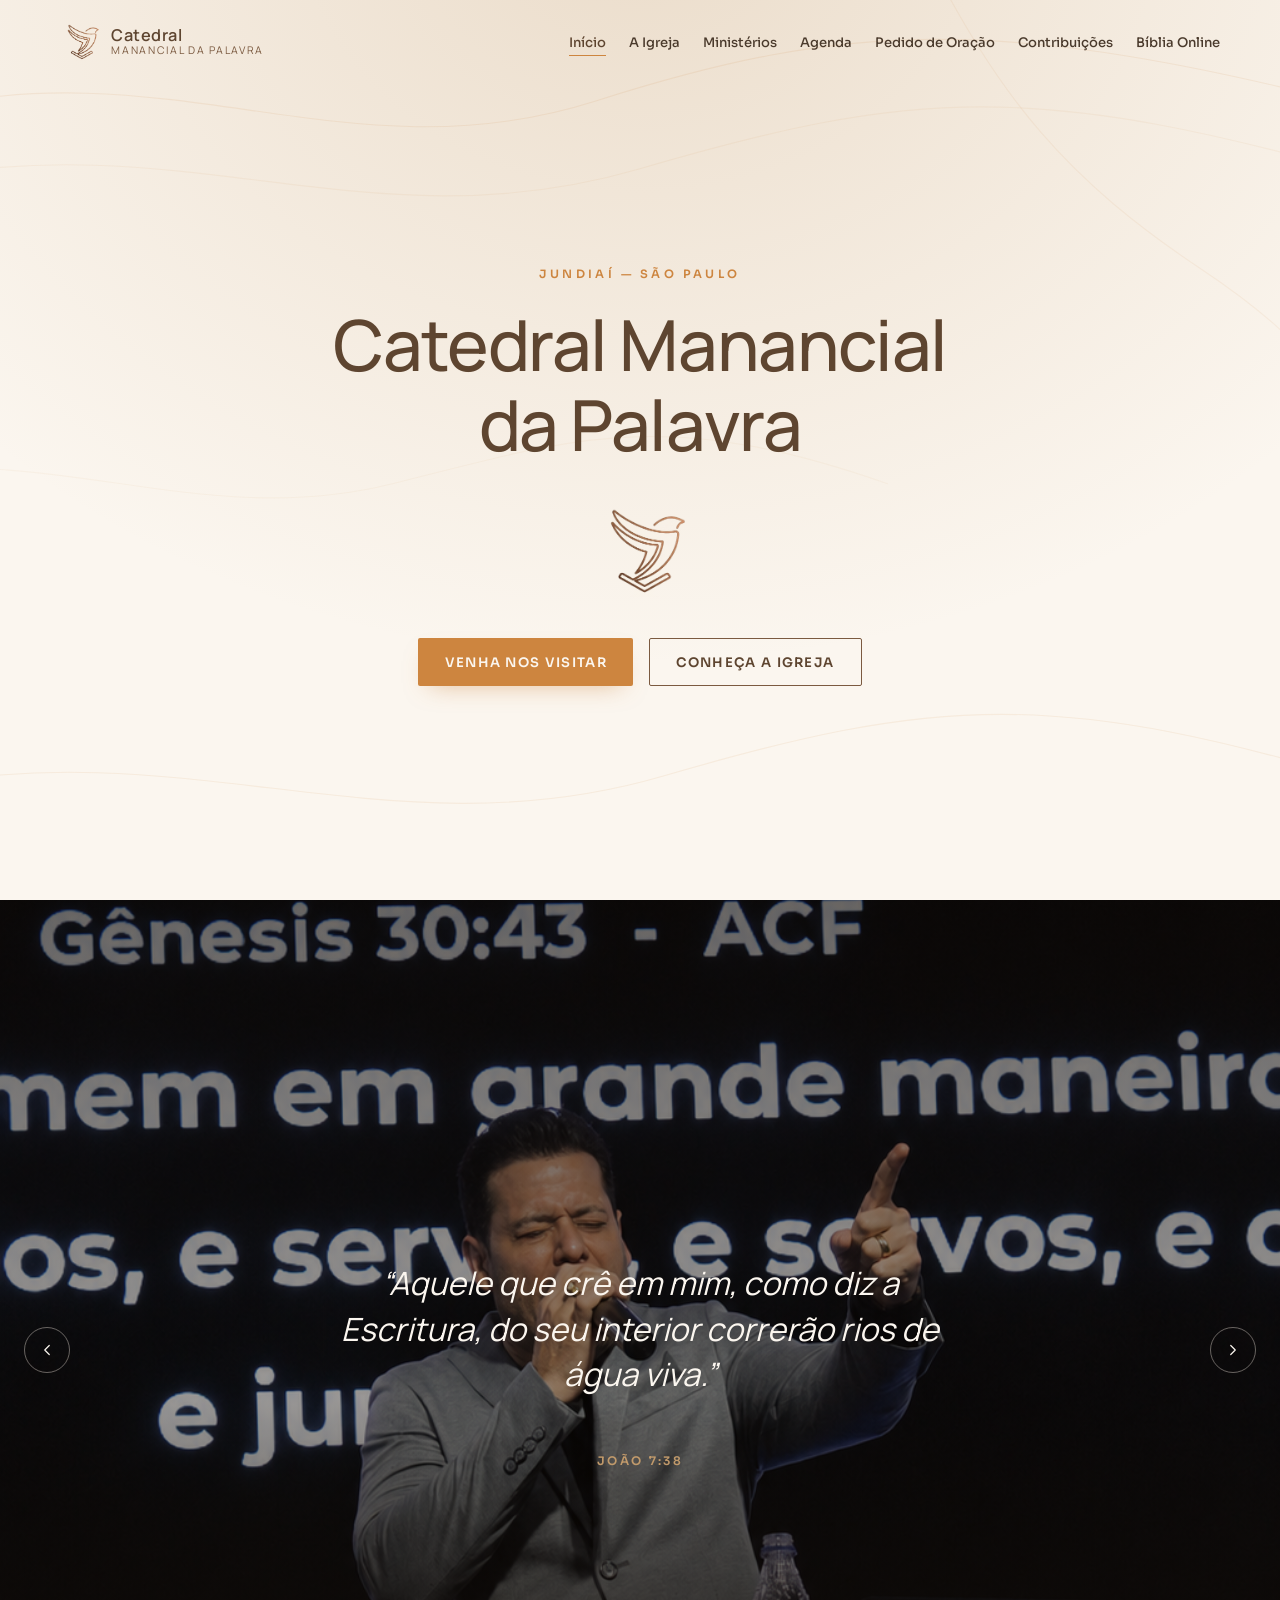
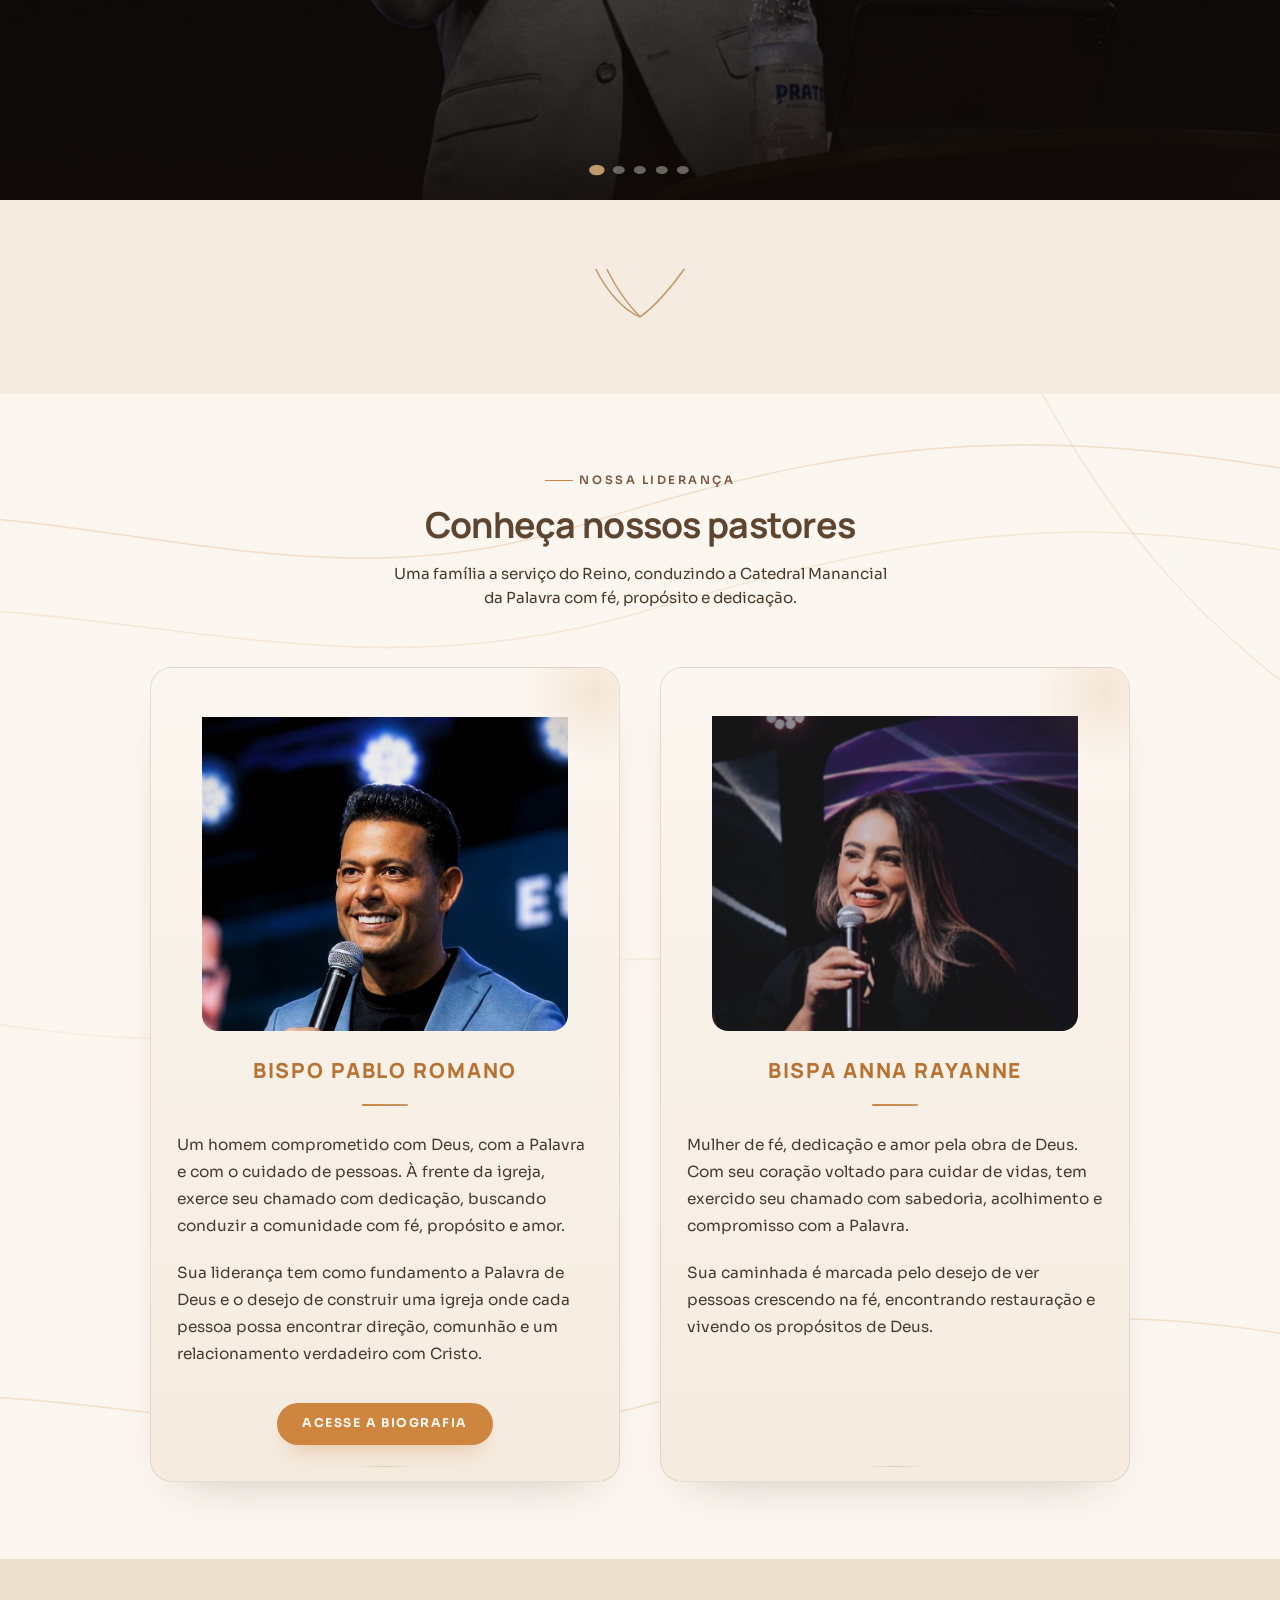
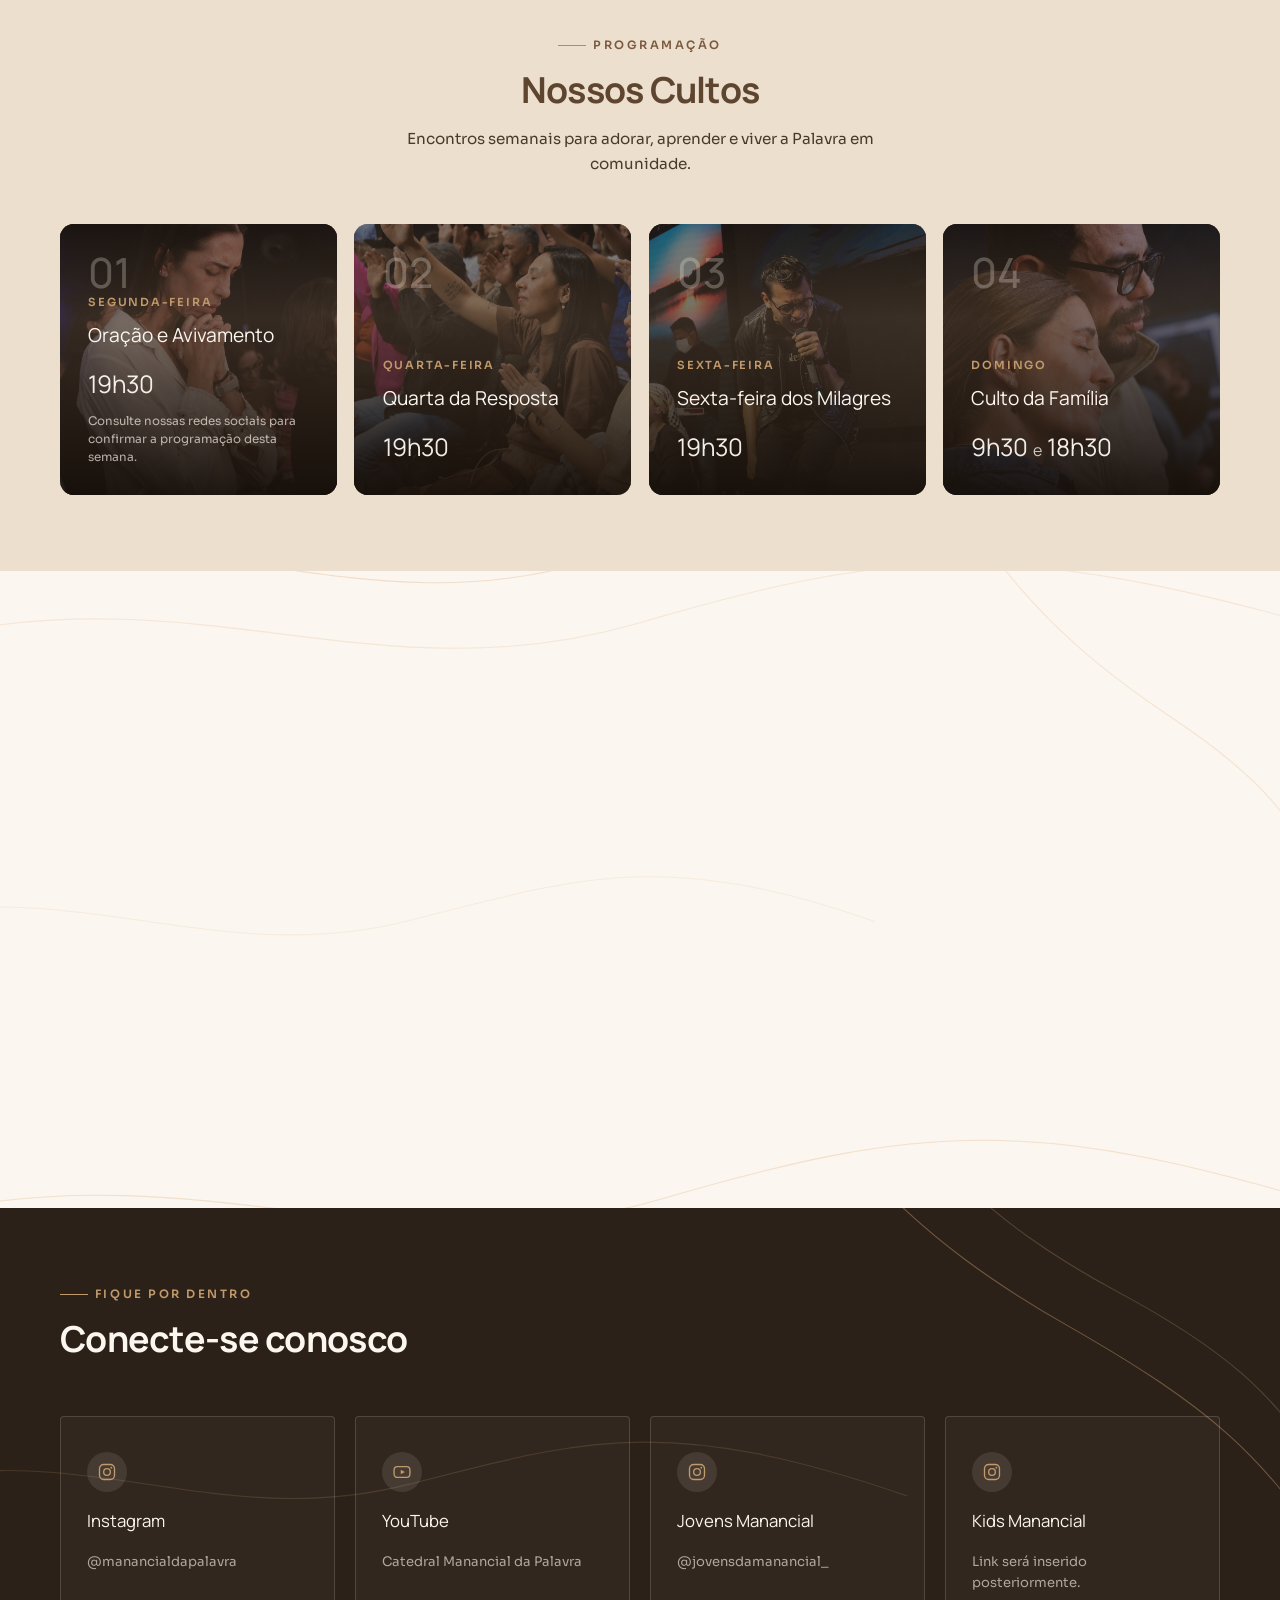
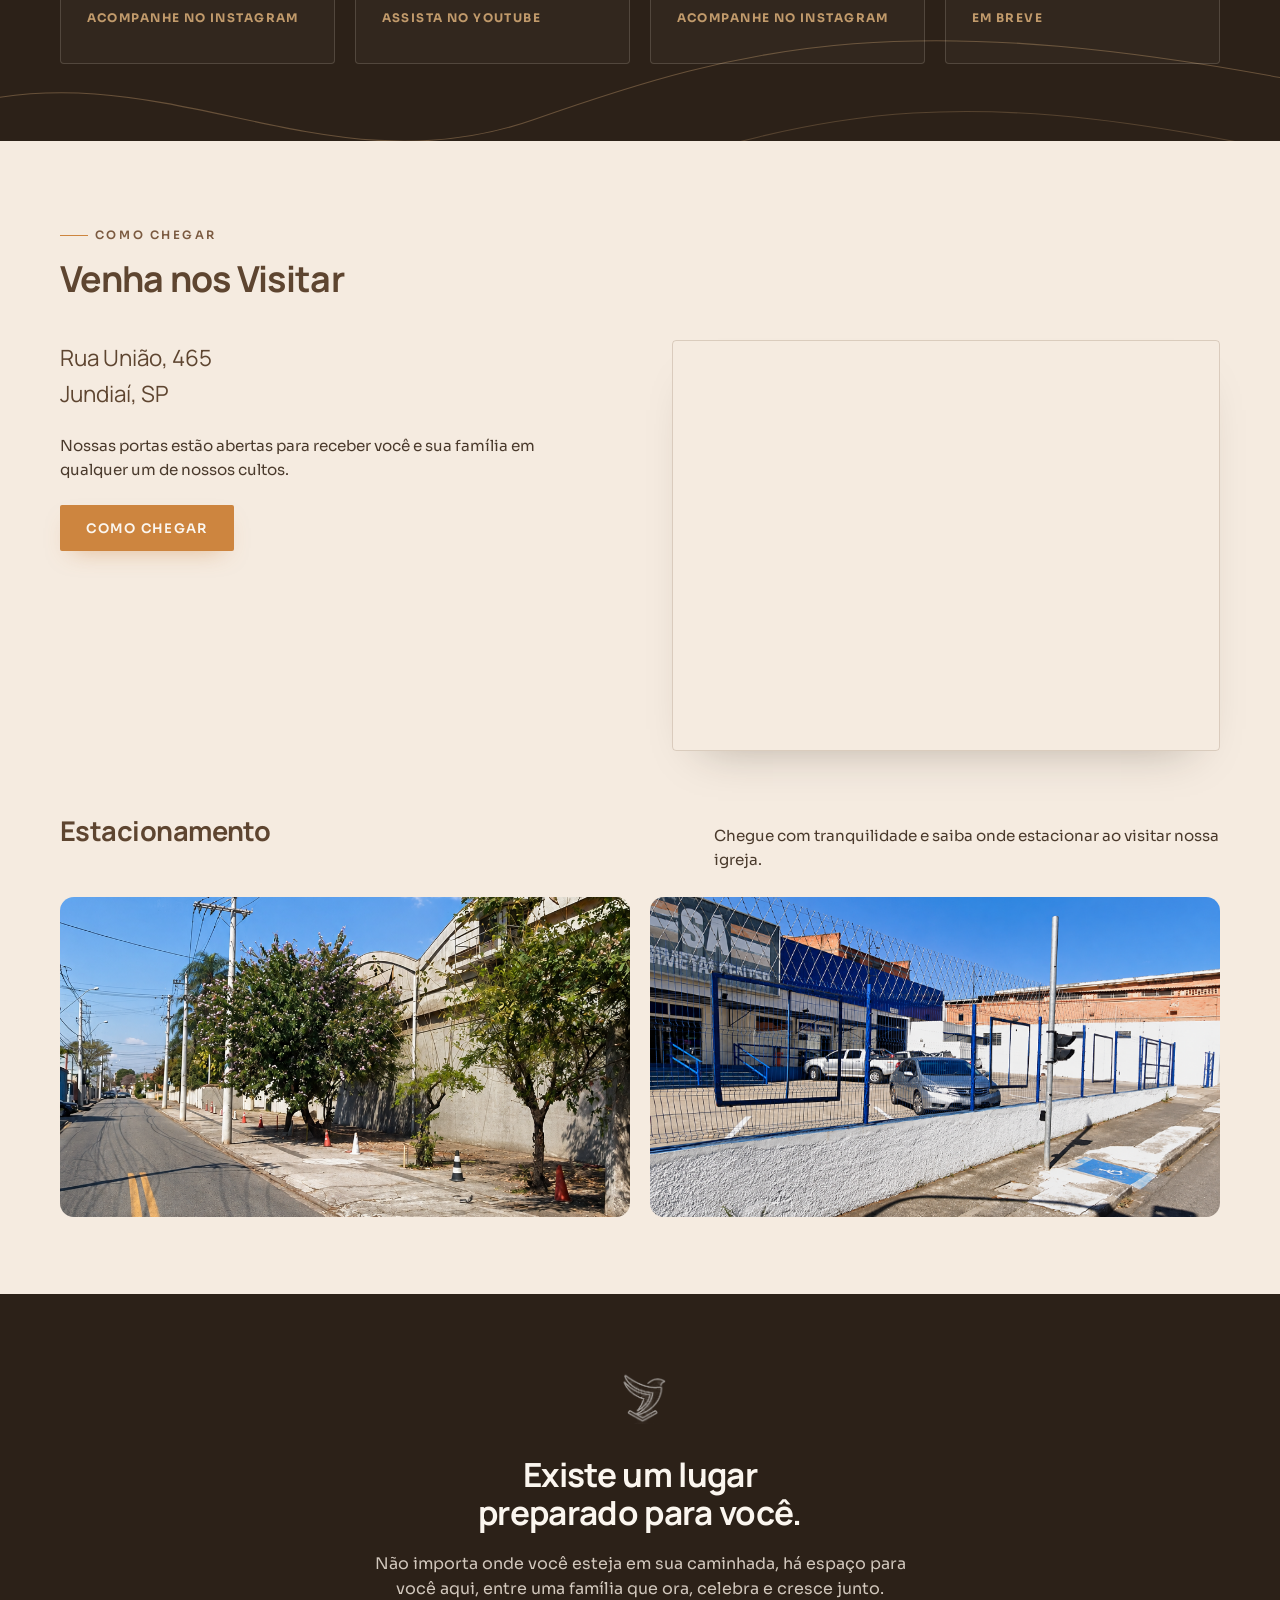
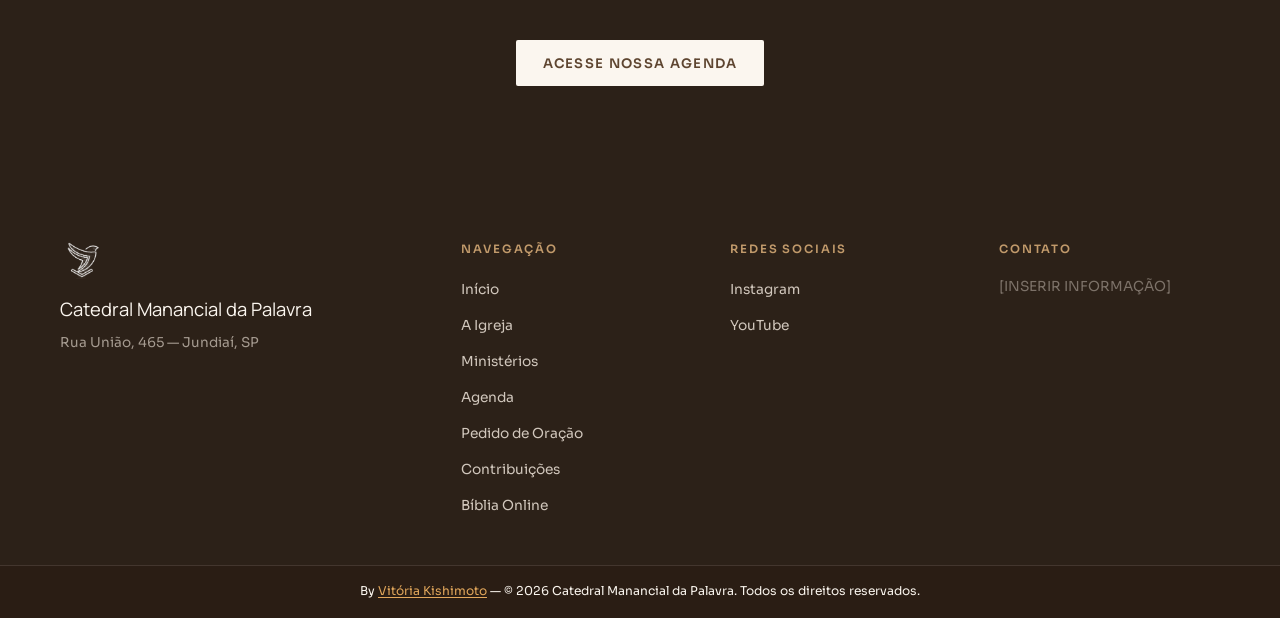
==== commit f2115742: "Atualização final" ====
--- a/sites/manancial-site/index.html
+++ b/sites/manancial-site/index.html
@@ -11,6 +11,232 @@
 <meta property="og:locale" content="pt_BR" />
 <link rel="icon" href="assets/img/favicon.png" />
 <link rel="stylesheet" href="css/style.css" />
+
+<!-- ============================================================
+     ESTILO EXCLUSIVO — CARDS "CONHEÇA NOSSOS PASTORES"
+     Escopo restrito a #lideranca: não afeta nenhuma outra seção
+     do site. Sobrescreve apenas o necessário de style.css.
+     ============================================================ -->
+<style>
+  #lideranca .leaders__grid {
+    display: grid;
+    grid-template-columns: 1fr;
+    gap: 2rem;
+    max-width: 420px;
+    margin-inline: auto;
+  }
+
+  #lideranca .leader-card {
+    position: relative;
+    display: flex;
+    flex-direction: column;
+    align-items: center;
+    text-align: center;
+    background: linear-gradient(180deg, #FBF6EF 0%, #F5EBE0 100%);
+    border: 1px solid rgba(123, 90, 64, 0.16);
+    border-radius: 22px;
+    padding: 2.1rem 1.6rem 2.3rem;
+    overflow: hidden;
+    box-shadow: 0 24px 48px -32px rgba(44, 33, 24, 0.28);
+    transition: transform 0.35s cubic-bezier(0.22,1,0.36,1), box-shadow 0.35s cubic-bezier(0.22,1,0.36,1);
+  }
+  #lideranca .leader-card:hover {
+    transform: translateY(-4px);
+    box-shadow: 0 30px 56px -30px rgba(44, 33, 24, 0.34);
+  }
+
+  /* detalhe decorativo orgânico, discreto, no canto do card */
+  #lideranca .leader-card::before {
+    content: "";
+    position: absolute;
+    top: -46px;
+    right: -46px;
+    width: 140px;
+    height: 140px;
+    border-radius: 50%;
+    background: radial-gradient(circle, rgba(205, 133, 63, 0.14), transparent 70%);
+    pointer-events: none;
+  }
+  /* pequeno traço orgânico inferior, ecoando o traço-de-asa do site */
+  #lideranca .leader-card::after {
+    content: "";
+    position: absolute;
+    bottom: 14px;
+    left: 50%;
+    width: 60px;
+    height: 1px;
+    transform: translateX(-50%);
+    background: linear-gradient(90deg, transparent, rgba(193, 154, 107, 0.4), transparent);
+    pointer-events: none;
+  }
+
+  /* foto agora NÃO sangra até a borda do card: fica um pouco menor
+     (88% da largura, centralizada) e com respiro visível nas
+     laterais e no topo. Cantos arredondados nos 4 lados (antes só
+     os de baixo, porque a foto ia até a borda do card). A altura
+     (aspect-ratio) ficou um pouco maior que antes (4/3.6) para dar
+     mais espaço vertical e não cortar a cabeça deles. */
+  #lideranca .leader-card__photo-wrap {
+    width: 88%;
+    aspect-ratio: 4 / 3.6;
+    margin: 0 auto 1.6rem;
+    border-radius: 16px;
+    overflow: hidden;
+    flex-shrink: 0;
+  }
+
+  /* remove os limites herdados de style.css (max-width: 118px /
+     min-width: 96px / aspect-ratio: 4/3 fixo no elemento), que
+     travavam o tamanho da foto mesmo com o wrap já dimensionado */
+  #lideranca .leader-card__photo {
+    width: 100%;
+    height: 100%;
+    max-width: none;
+    min-width: 0;
+    aspect-ratio: auto;
+    object-fit: cover;
+    /* ↓ ajuste este valor se ainda cortar a cabeça: 0% = topo total
+       (mostra o máximo do alto da foto); valores negativos (ex.:
+       -10%) "sobem" ainda mais a foto dentro do quadro. */
+    object-position: center -5%;
+    border-radius: 14px;
+    display: block;
+  }
+
+  #lideranca .leader-card__body {
+    width: 100%;
+    display: flex;
+    flex-direction: column;
+    align-items: center;
+  }
+
+  /* nome — elemento de maior destaque do card */
+  #lideranca .leader-card__name {
+    font-family: var(--font-display);
+    font-size: clamp(1.05rem, 4vw, 1.3rem);
+    font-weight: 800;
+    letter-spacing: 0.09em;
+    text-transform: uppercase;
+    color: #B87333;
+    line-height: 1.3;
+  }
+
+  #lideranca .leader-card__divider {
+    display: block;
+    width: 46px;
+    height: 2px;
+    margin: 0.9rem 0 1.3rem;
+    border-radius: 2px;
+    background: linear-gradient(90deg, #CD853F, #C19A6B);
+  }
+
+  #lideranca .leader-card__text {
+    align-self: stretch;
+    text-align: left;
+    color: #4A3A2C;
+    font-size: 0.96rem;
+    line-height: 1.75;
+    margin-top: 0.9rem;
+  }
+  #lideranca .leader-card__text:first-of-type { margin-top: 0; }
+
+  #lideranca .leader-card__link {
+    margin-top: 1.9rem;
+    display: inline-flex;
+    align-items: center;
+    gap: 0.5em;
+    padding: 0.9em 2.1em;
+    font-size: 0.76rem;
+    font-weight: 700;
+    letter-spacing: 0.12em;
+    text-transform: uppercase;
+    color: #FBF6EF;
+    background: #CD853F;
+    border-radius: 999px;
+    box-shadow: 0 12px 24px -12px rgba(205, 133, 63, 0.55);
+    transition: background 0.3s ease, transform 0.3s ease;
+  }
+  #lideranca .leader-card__link:hover {
+    background: #A8642E;
+    transform: translateY(-2px);
+  }
+
+  /* Desktop — dois cards lado a lado */
+  @media (min-width: 700px) {
+    #lideranca .leaders__grid {
+      grid-template-columns: 1fr 1fr;
+      max-width: 980px;
+      gap: 2.5rem;
+      align-items: stretch;
+    }
+    #lideranca .leader-card { height: 100%; }
+  }
+</style>
+
+<!-- ============================================================
+     ESTILO EXCLUSIVO — CARROSSEL DE FRASES BÍBLICAS
+     Corrige o corte das fotos em telas largas (desktop/notebook).
+     No celular a proporção da tela já é parecida com a das fotos,
+     então o "cover" (preencher e cortar) funciona bem. No desktop
+     a tela é bem mais larga que a foto, e o "cover" cortava boa
+     parte da imagem. A solução: a partir de 900px de largura, a
+     foto passa a aparecer inteira (sem cortes), centralizada, e o
+     espaço vazio nas laterais é preenchido com uma versão borrada
+     da própria foto — mantém o visual "cheio" sem cortar ninguém.
+     ============================================================ -->
+<style>
+  .carousel__slide { background-size: cover; background-position: center; }
+
+  /* camada de fundo borrado, escondida por padrão (só entra no desktop) */
+  .carousel__slide::after {
+    content: "";
+    position: absolute;
+    inset: -40px;
+    z-index: 0;
+    background-image: inherit;
+    background-size: cover;
+    background-position: center;
+    filter: blur(0);
+    transform: scale(1);
+    opacity: 0;
+  }
+
+  /* eleva as camadas existentes para abrir espaço para o novo fundo borrado (z-index 0) */
+  .verse-carousel .carousel__slide::before { z-index: 2; }
+  .carousel__slide__photo { position: absolute; inset: 0; z-index: 1; width: 100%; height: 100%; object-fit: cover; object-position: center; }
+  .verse-carousel__content { z-index: 3; }
+
+  @media (min-width: 900px) {
+    .carousel__slide__photo {
+      object-fit: cover;
+      /* ↓ ajuste este valor para subir/descer o "recorte" da foto:
+         0% mostra mais o topo da imagem, 100% mostra mais a base.
+         20% revela bem mais o topo do que o "center" (50%) padrão,
+         que era o que cortava a parte de cima no desktop. */
+      object-position: center 20%;
+    }
+  }
+</style>
+
+<!-- ============================================================
+     ESTILO EXCLUSIVO — FOTOS DO ESTACIONAMENTO
+     As <img> reais não tinham nenhuma regra própria (só o
+     placeholder tinha aspect-ratio definido no style.css), por
+     isso a foto aparecia enorme, na altura natural do arquivo.
+     Aqui fixamos uma proporção 16/9 (mesma do placeholder antigo)
+     e cortamos com object-fit, além de arredondar as bordas.
+     ============================================================ -->
+<style>
+  .visit__parking-photo {
+    width: 100%;
+    height: 100%;
+    aspect-ratio: 16 / 9;
+    object-fit: cover;
+    object-position: center;
+    border-radius: 14px;
+    display: block;
+  }
+</style>
 </head>
 <body data-page="inicio">
 
@@ -26,51 +252,46 @@
       <img src="assets/img/logo-mark-transparent.png" alt="Símbolo da Catedral Manancial da Palavra" class="hero__mark" />
       <div class="hero__cta">
         <a href="#visitar" class="btn btn--primary">Venha nos Visitar</a>
-        <a href="a-igreja.html" class="btn btn--outline" style="border-color: rgba(245,235,224,0.5); color: #FBF6EF;">Conheça a Igreja</a>
-      </div>
-    </div>
-  </section>c
+        <a href="a-igreja.html" class="btn btn--outline">Conheça a Igreja</a>
+      </div>
+    </div>
+  </section>
 
   <!-- ===================== SEÇÃO 02 — FRASES BÍBLICAS / CARROSSEL ===================== -->
   <section class="verse-section reveal">
     <div class="verse-section__inner">
       <div class="verse-carousel" data-carousel>
-        <div class="carousel__slide is-active">
-          <img src="assets/img/teste.jpg" alt="Momento de adoração na Catedral Manancial da Palavra" class="carousel__slide__photo" />
+        <div class="carousel__slide is-active" style="background-image:url('assets/img/carrossel/carrossel1.PNG')">
+          <img src="assets/img/carrossel/carrossel1.PNG" alt="Momento de adoração na Catedral Manancial da Palavra" class="carousel__slide__photo" />
           <div class="verse-carousel__content">
-            <img src="assets/img/logo-mark-transparent.png" alt="" class="verse-carousel__mark" aria-hidden="true" />
             <blockquote>“Aquele que crê em mim, como diz a Escritura, do seu interior correrão rios de água viva.”</blockquote>
             <cite>João 7:38</cite>
           </div>
         </div>
-        <div class="carousel__slide">
-          <div class="placeholder-img"><span class="placeholder-img__label">[FOTO-VERSÍCULO-02]</span></div>
+        <div class="carousel__slide" style="background-image:url('assets/img/carrossel/carrossel2.PNG')">
+          <img src="assets/img/carrossel/carrossel2.PNG" alt="Momento de adoração na Catedral Manancial da Palavra" class="carousel__slide__photo" />
           <div class="verse-carousel__content">
-            <img src="assets/img/logo-mark-transparent.png" alt="" class="verse-carousel__mark" aria-hidden="true" />
-            <blockquote>“Porque onde estiverem dois ou três reunidos em meu nome, ali estou no meio deles.”</blockquote>
-            <cite>Mateus 18:20</cite>
-          </div>
-        </div>
-        <div class="carousel__slide">
-          <div class="placeholder-img"><span class="placeholder-img__label">[FOTO-VERSÍCULO-03]</span></div>
+            <blockquote>“Não temas, porque eu sou contigo; não te assombres, porque eu sou teu Deus; eu te fortaleço, e te ajudo.”</blockquote>
+            <cite>Isaías 41:10</cite>
+          </div>
+        </div>
+        <div class="carousel__slide" style="background-image:url('assets/img/carrossel/carrossel3.PNG')">
+          <img src="assets/img/carrossel/carrossel3.PNG" alt="Momento de adoração na Catedral Manancial da Palavra" class="carousel__slide__photo" />
           <div class="verse-carousel__content">
-            <img src="assets/img/logo-mark-transparent.png" alt="" class="verse-carousel__mark" aria-hidden="true" />
             <blockquote>“Tudo posso naquele que me fortalece.”</blockquote>
             <cite>Filipenses 4:13</cite>
           </div>
         </div>
-        <div class="carousel__slide">
-          <div class="placeholder-img"><span class="placeholder-img__label">[FOTO-VERSÍCULO-04]</span></div>
+        <div class="carousel__slide" style="background-image:url('assets/img/carrossel/carrossel4.PNG')">
+         <img src="assets/img/carrossel/carrossel4.PNG" alt="Momento de adoração na Catedral Manancial da Palavra" class="carousel__slide__photo" />
           <div class="verse-carousel__content">
-            <img src="assets/img/logo-mark-transparent.png" alt="" class="verse-carousel__mark" aria-hidden="true" />
             <blockquote>“Seja forte e corajoso! Não se apavore, nem desanime, pois o Senhor, o seu Deus, estará com você por onde você andar.”</blockquote>
             <cite>Josué 1:9</cite>
           </div>
         </div>
-        <div class="carousel__slide">
-          <div class="placeholder-img"><span class="placeholder-img__label">[FOTO-VERSÍCULO-05]</span></div>
+        <div class="carousel__slide" style="background-image:url('assets/img/carrossel/carrossel2.PNG')">
+          <img src="assets/img/carrossel/carrossel5.PNG" alt="Momento de adoração na Catedral Manancial da Palavra" class="carousel__slide__photo" />
           <div class="verse-carousel__content">
-            <img src="assets/img/logo-mark-transparent.png" alt="" class="verse-carousel__mark" aria-hidden="true" />
             <blockquote>“O Senhor é o meu pastor, nada me faltará.”</blockquote>
             <cite>Salmo 23:1</cite>
           </div>
@@ -95,46 +316,42 @@
     </svg>
   </div>
 
-  <!-- ===================== SEÇÃO 03 — LÍDERES ===================== -->
+  <!-- ===================== SEÇÃO — LÍDERES / PASTORES ===================== -->
   <section class="leaders" id="lideranca">
     <div class="container">
-      <div class="leaders__head reveal">
+      <div class="leaders__head">
         <p class="eyebrow">Nossa liderança</p>
-        <h2>Conheça nossos líderes</h2>
+        <h2>Conheça nossos pastores</h2>
         <p class="lede">Uma família a serviço do Reino, conduzindo a Catedral Manancial da Palavra com fé, propósito e dedicação.</p>
       </div>
 
       <div class="leaders__grid">
-        <article class="leader-card reveal">
-          <div class="leader-card__photo placeholder-img"><span class="placeholder-img__label">[FOTO-BISPO]</span></div>
+        <!-- CARD 1 — PASTOR -->
+        <article class="leader-card">
+          <div class="leader-card__photo-wrap">
+            <img src="assets/img/foto-bispo.jpg" alt="Bispo Pablo Romano" class="leader-card__photo" />
+          </div>
           <div class="leader-card__body">
             <h3 class="leader-card__name">Bispo Pablo Romano</h3>
-            <p class="leader-card__role">Bispo Presidente</p>
-            <p class="leader-card__text">Fundador da Catedral Manancial da Palavra, conduz a igreja com um forte propósito profético desde 2019.</p>
-            <p class="leader-card__placeholder">[Espaço para texto — conte um pouco mais sobre a trajetória, o chamado e o coração pastoral do Bispo Pablo.]</p>
-            <blockquote class="leader-card__impact">“[Frase de impacto do Bispo Pablo Romano]”</blockquote>
-            <a href="a-igreja.html#biografia" class="leader-card__link">Conheça a Biografia →</a>
+            <span class="leader-card__divider" aria-hidden="true"></span>
+            <p class="leader-card__text">Um homem comprometido com Deus, com a Palavra e com o cuidado de pessoas. À frente da igreja, exerce seu chamado com dedicação, buscando conduzir a comunidade com fé, propósito e amor.</p>
+            <p class="leader-card__text">Sua liderança tem como fundamento a Palavra de Deus e o desejo de construir uma igreja onde cada pessoa possa encontrar direção, comunhão e um relacionamento verdadeiro com Cristo.</p>
+            <a href="a-igreja.html#biografia" class="leader-card__link">Acesse a Biografia</a>
           </div>
         </article>
 
-        <article class="leader-card reveal">
-          <div class="leader-card__photo placeholder-img"><span class="placeholder-img__label">[FOTO-BISPA]</span></div>
+        <!-- CARD 2 — PASTORA -->
+        <article class="leader-card">
+          <div class="leader-card__photo-wrap">
+            <img src="assets/img/foto-bispa-anna.jpg" alt="Bispa Anna Rayanne" class="leader-card__photo" />
+          </div>
           <div class="leader-card__body">
             <h3 class="leader-card__name">Bispa Anna Rayanne</h3>
-            <p class="leader-card__role">Bispa</p>
-            <p class="leader-card__text">Ao lado do Bispo Pablo Romano há 15 anos, dedica sua vida ao cuidado e à edificação da igreja.</p>
-            <p class="leader-card__placeholder">[Espaço para texto — conte um pouco mais sobre a trajetória, o cuidado pastoral e o coração da Bispa Anna Rayanne.]</p>
-            <blockquote class="leader-card__impact">“[Frase de impacto da Bispa Anna Rayanne]”</blockquote>
+            <span class="leader-card__divider" aria-hidden="true"></span>
+            <p class="leader-card__text">Mulher de fé, dedicação e amor pela obra de Deus. Com seu coração voltado para cuidar de vidas, tem exercido seu chamado com sabedoria, acolhimento e compromisso com a Palavra.</p>
+            <p class="leader-card__text">Sua caminhada é marcada pelo desejo de ver pessoas crescendo na fé, encontrando restauração e vivendo os propósitos de Deus.</p>
           </div>
         </article>
-      </div>
-
-      <div class="leaders__together reveal">
-        <div class="placeholder-img"><span class="placeholder-img__label">[FOTO-BISPO-BISPA]</span></div>
-      </div>
-
-      <div class="leaders__cta reveal">
-        <a href="a-igreja.html#biografia" class="btn btn--outline">Conheça Nossa História</a>
       </div>
     </div>
   </section>
@@ -149,30 +366,50 @@
       </div>
 
       <div class="services__grid reveal">
-        <div class="service-card">
+        <div class="service-card service-card--seg">
+          <div class="service-card__media">
+            <img src="assets/img/cultos/culto1.png" alt="" />
+          </div>
           <span class="service-card__index" aria-hidden="true">01</span>
-          <p class="service-card__day">Segunda-feira</p>
-          <p class="service-card__name">Oração e Avivamento</p>
-          <p class="service-card__time">19h30</p>
-          <p class="service-card__note">Consulte nossas redes sociais para confirmar a programação desta semana.</p>
-        </div>
-        <div class="service-card">
+          <div class="service-card__content">
+            <p class="service-card__day">Segunda-feira</p>
+            <p class="service-card__name">Oração e Avivamento</p>
+            <p class="service-card__time">19h30</p>
+            <p class="service-card__note">Consulte nossas redes sociais para confirmar a programação desta semana.</p>
+          </div>
+        </div>
+        <div class="service-card service-card--qua">
+          <div class="service-card__media">
+            <img src="assets/img/cultos/culto2.PNG" alt="" />
+          </div>
           <span class="service-card__index" aria-hidden="true">02</span>
-          <p class="service-card__day">Quarta-feira</p>
-          <p class="service-card__name">Quarta da Resposta</p>
-          <p class="service-card__time">19h30</p>
-        </div>
-        <div class="service-card">
+          <div class="service-card__content">
+            <p class="service-card__day">Quarta-feira</p>
+            <p class="service-card__name">Quarta da Resposta</p>
+            <p class="service-card__time">19h30</p>
+          </div>
+        </div>
+        <div class="service-card service-card--sex">
+          <div class="service-card__media">
+            <img src="assets/img/cultos/culto3.PNG" alt="" />
+          </div>
           <span class="service-card__index" aria-hidden="true">03</span>
-          <p class="service-card__day">Sexta-feira</p>
-          <p class="service-card__name">Sexta-feira dos Milagres</p>
-          <p class="service-card__time">19h30</p>
-        </div>
-        <div class="service-card">
+          <div class="service-card__content">
+            <p class="service-card__day">Sexta-feira</p>
+            <p class="service-card__name">Sexta-feira dos Milagres</p>
+            <p class="service-card__time">19h30</p>
+          </div>
+        </div>
+        <div class="service-card service-card--dom">
+          <div class="service-card__media">
+            <img src="assets/img/cultos/culto4.PNG" alt="" />
+          </div>
           <span class="service-card__index" aria-hidden="true">04</span>
-          <p class="service-card__day">Domingo</p>
-          <p class="service-card__name">Culto de Celebração</p>
-          <p class="service-card__time">9h30 <span style="font-size:1rem; color: var(--bronze);">e</span> 18h30</p>
+          <div class="service-card__content">
+            <p class="service-card__day">Domingo</p>
+            <p class="service-card__name">Culto da Família</p>
+            <p class="service-card__time">9h30 <span style="font-size:1rem; opacity:.8;">e</span> 18h30</p>
+          </div>
         </div>
       </div>
     </div>
@@ -188,22 +425,26 @@
       </div>
 
       <div class="ministries__grid reveal">
-        <article class="ministry-card">
+        <article class="ministry-card ministry-card--jovens">
+          <span class="ministry-card__icon"><img src="assets/img/logos/jovens.png" alt="" /></span>
           <h3 class="ministry-card__name">Jovens Manancial</h3>
           <p class="ministry-card__desc">Uma geração levantada para viver e anunciar a Palavra.</p>
           <a href="https://www.instagram.com/jovensdamanancial_/" target="_blank" rel="noopener" class="ministry-card__link">Seguir no Instagram →</a>
         </article>
-        <article class="ministry-card">
+        <article class="ministry-card ministry-card--kids">
+          <span class="ministry-card__icon"><img src="assets/img/logos/kids.png" alt="" /></span>
           <h3 class="ministry-card__name">Kids Manancial</h3>
           <p class="ministry-card__desc">Cuidando e ensinando a Palavra às novas gerações.</p>
           <span class="ministry-card__status">Em breve</span>
         </article>
-        <article class="ministry-card">
+        <article class="ministry-card ministry-card--mulheres">
+          <span class="ministry-card__icon"><img src="assets/img/logos/mulheres.png" alt="" /></span>
           <h3 class="ministry-card__name">Mulheres Posicionadas</h3>
           <p class="ministry-card__desc">Um espaço de fortalecimento e comunhão.</p>
           <span class="ministry-card__status">Em breve</span>
         </article>
-        <article class="ministry-card">
+        <article class="ministry-card ministry-card--homens">
+          <span class="ministry-card__icon"><img src="assets/img/logos/homens-leao.png" alt="" /></span>
           <h3 class="ministry-card__name">Manancial Men</h3>
           <p class="ministry-card__desc">Um chamado à liderança e ao propósito.</p>
           <span class="ministry-card__status">Em breve</span>
@@ -222,21 +463,33 @@
 
       <div class="social__grid reveal">
         <a class="social-card" href="https://www.instagram.com/manancialdapalavra/" target="_blank" rel="noopener">
+          <span class="social-card__icon" aria-hidden="true">
+            <svg width="20" height="20" viewBox="0 0 24 24" fill="none"><rect x="3" y="3" width="18" height="18" rx="5" stroke="currentColor" stroke-width="1.6"/><circle cx="12" cy="12" r="4" stroke="currentColor" stroke-width="1.6"/><circle cx="17.2" cy="6.8" r="1.1" fill="currentColor"/></svg>
+          </span>
           <p class="social-card__label">Instagram</p>
           <p class="social-card__handle">@manancialdapalavra</p>
           <span class="social-card__cta">Acompanhe no Instagram</span>
         </a>
         <a class="social-card" href="https://www.youtube.com/@Catedral_ManancialdaPalavra" target="_blank" rel="noopener">
+          <span class="social-card__icon" aria-hidden="true">
+            <svg width="20" height="20" viewBox="0 0 24 24" fill="none"><rect x="2.5" y="5.5" width="19" height="13" rx="4" stroke="currentColor" stroke-width="1.6"/><path d="M10.5 9.3l5 2.7-5 2.7V9.3z" fill="currentColor"/></svg>
+          </span>
           <p class="social-card__label">YouTube</p>
           <p class="social-card__handle">Catedral Manancial da Palavra</p>
           <span class="social-card__cta">Assista no YouTube</span>
         </a>
         <a class="social-card" href="https://www.instagram.com/jovensdamanancial_/" target="_blank" rel="noopener">
+          <span class="social-card__icon" aria-hidden="true">
+            <svg width="20" height="20" viewBox="0 0 24 24" fill="none"><rect x="3" y="3" width="18" height="18" rx="5" stroke="currentColor" stroke-width="1.6"/><circle cx="12" cy="12" r="4" stroke="currentColor" stroke-width="1.6"/><circle cx="17.2" cy="6.8" r="1.1" fill="currentColor"/></svg>
+          </span>
           <p class="social-card__label">Jovens Manancial</p>
           <p class="social-card__handle">@jovensdamanancial_</p>
           <span class="social-card__cta">Acompanhe no Instagram</span>
         </a>
         <div class="social-card">
+          <span class="social-card__icon" aria-hidden="true">
+            <svg width="20" height="20" viewBox="0 0 24 24" fill="none"><rect x="3" y="3" width="18" height="18" rx="5" stroke="currentColor" stroke-width="1.6"/><circle cx="12" cy="12" r="4" stroke="currentColor" stroke-width="1.6"/><circle cx="17.2" cy="6.8" r="1.1" fill="currentColor"/></svg>
+          </span>
           <p class="social-card__label">Kids Manancial</p>
           <p class="social-card__handle">Link será inserido posteriormente.</p>
           <span class="social-card__cta">Em breve</span>
@@ -275,8 +528,8 @@
           <p class="lede" style="margin: 0; font-size: 0.95rem;">Chegue com tranquilidade e saiba onde estacionar ao visitar nossa igreja.</p>
         </div>
         <div class="visit__parking-grid">
-          <div class="placeholder-img"><span class="placeholder-img__label">[FOTO-ESTACIONAMENTO-01]</span></div>
-          <div class="placeholder-img"><span class="placeholder-img__label">[FOTO-ESTACIONAMENTO-02]</span></div>
+          <img src="assets/img/estacionamento/estacionamento1.png" alt="Estacionamento da Catedral Manancial da Palavra" class="visit__parking-photo" />
+          <img src="assets/img/estacionamento/estacionamento2.png" alt="Estacionamento da Catedral Manancial da Palavra" class="visit__parking-photo" />
         </div>
       </div>
     </div>
--- a/sites/manancial-site/css/style.css
+++ b/sites/manancial-site/css/style.css
@@ -6,7 +6,7 @@
    nas curvas do símbolo, usado como divisor entre seções.
    ============================================================ */
 
-@import url("https://fonts.googleapis.com/css2?family=Fraunces:ital,opsz,wght@0,9..144,300;0,9..144,400;0,9..144,500;0,9..144,600;1,9..144,400;1,9..144,500&family=Sora:wght@300;400;500;600;700&display=swap");
+@import url("https://fonts.googleapis.com/css2?family=Manrope:wght@400;500;600;700;800&family=Sora:wght@300;400;500;600;700&display=swap");
 
 :root {
   /* --- cor --- */
@@ -25,8 +25,15 @@
   --line: rgba(123, 90, 64, 0.22);
   --line-soft: rgba(123, 90, 64, 0.12);
 
+  /* --- fundo escuro compartilhado (redes sociais / CTA final / rodapé) ---
+     Sólido, sem gradientes — só a cor de base + o traço-de-asa em dourado. */
+  --dark-texture-svg: url("data:image/svg+xml,%3Csvg xmlns='http://www.w3.org/2000/svg' viewBox='0 0 1200 800'%3E%3Cg fill='none' stroke='%23C19A6B' stroke-width='1' stroke-linecap='round'%3E%3Cpath d='M-50 620 C 150 560, 300 700, 500 630 S 850 520, 1250 600' opacity='0.4'/%3E%3Cpath d='M-50 680 C 180 630, 340 760, 560 690 S 900 590, 1250 670' opacity='0.28'/%3E%3Cpath d='M-50 60 C 200 20, 380 130, 600 70 S 950 -10, 1250 70' opacity='0.35'/%3E%3Cpath d='M700 -50 C 780 100, 860 180, 1000 260 S 1180 380, 1250 480' opacity='0.45'/%3E%3Cpath d='M780 -50 C 850 90, 920 160, 1050 230 S 1200 340, 1260 420' opacity='0.28'/%3E%3Cpath d='M-50 400 C 100 380, 220 450, 380 410 S 620 340, 850 420' opacity='0.18'/%3E%3C/g%3E%3C/svg%3E");
+
+  /* --- traço-de-asa dourado, versão leve para fundos claros (Ministérios, Líderes, Hero) --- */
+  --light-texture-svg: url("data:image/svg+xml,%3Csvg xmlns='http://www.w3.org/2000/svg' viewBox='0 0 1200 800'%3E%3Cg fill='none' stroke='%23CD853F' stroke-width='1' stroke-linecap='round'%3E%3Cpath d='M-50 100 C 180 40, 340 160, 560 90 S 920 10, 1260 100' opacity='0.22'/%3E%3Cpath d='M-50 160 C 200 110, 360 220, 600 150 S 950 70, 1260 160' opacity='0.14'/%3E%3Cpath d='M-50 700 C 200 650, 380 760, 620 690 S 970 610, 1260 700' opacity='0.2'/%3E%3Cpath d='M850 -50 C 920 90, 980 160, 1100 240 S 1220 360, 1260 440' opacity='0.16'/%3E%3Cpath d='M-60 420 C 90 400, 220 470, 380 430 S 620 360, 820 430' opacity='0.1'/%3E%3C/g%3E%3C/svg%3E");
+
   /* --- tipografia --- */
-  --font-display: "Fraunces", "Iowan Old Style", serif;
+  --font-display: "Manrope", "Segoe UI", -apple-system, BlinkMacSystemFont, sans-serif;
   --font-body: "Sora", -apple-system, BlinkMacSystemFont, sans-serif;
 
   /* --- ritmo --- */
@@ -38,7 +45,7 @@
 
 /* ---------- reset ---------- */
 *, *::before, *::after { box-sizing: border-box; }
-html { scroll-behavior: smooth; }
+html { scroll-behavior: smooth; overflow-x: hidden; }
 @media (prefers-reduced-motion: reduce) {
   html { scroll-behavior: auto; }
   *, *::before, *::after { animation-duration: 0.001ms !important; animation-iteration-count: 1 !important; transition-duration: 0.001ms !important; scroll-behavior: auto !important; }
@@ -56,6 +63,8 @@
   font-size: 16px;
   line-height: 1.6;
   -webkit-font-smoothing: antialiased;
+  overflow-x: hidden;
+  width: 100%;
 }
 
 .no-scroll { overflow: hidden; }
@@ -99,9 +108,9 @@
 h1, h2, h3, h4 {
   font-family: var(--font-display);
   color: var(--bronze-deep);
-  font-weight: 500;
-  line-height: 1.12;
-  letter-spacing: -0.01em;
+  font-weight: 700;
+  line-height: 1.14;
+  letter-spacing: -0.02em;
 }
 
 h2 { font-size: clamp(2rem, 3.6vw, 3.1rem); }
@@ -267,7 +276,7 @@
 }
 
 /* ============================================================
-   HERO — fundo fixo, sem carrossel
+   HERO — centralizado, fundo claro, com traço-de-asa bem sutil
    ============================================================ */
 .hero {
   position: relative;
@@ -277,8 +286,22 @@
   align-items: center;
   padding-block: clamp(6rem, 16vw, 8rem) clamp(3rem, 6vw, 5rem);
   background:
-    radial-gradient(120% 140% at 50% -10%, rgba(193, 154, 107, 0.16), transparent 60%),
-    linear-gradient(165deg, var(--bronze-deep) 0%, var(--ink) 130%);
+    radial-gradient(120% 140% at 50% -10%, rgba(193, 154, 107, 0.28), transparent 60%),
+    var(--paper);
+}
+
+/* Traço-de-asa sutil, apenas no fundo do hero — nunca sobre o conteúdo */
+.hero::before {
+  content: "";
+  position: absolute;
+  inset: 0;
+  background-image: var(--light-texture-svg);
+  background-repeat: no-repeat;
+  background-size: cover;
+  background-position: center;
+  opacity: 0.5;
+  z-index: 1;
+  pointer-events: none;
 }
 
 .hero__content {
@@ -289,23 +312,21 @@
   align-items: center; justify-content: center;
   text-align: center;
   padding-inline: 1.5rem;
-  color: var(--paper);
 }
 .hero__eyebrow {
   font-size: 0.72rem; letter-spacing: 0.3em; text-transform: uppercase;
-  color: var(--tan); margin-bottom: 1.3rem; font-weight: 600;
+  color: var(--sienna); margin-bottom: 1.3rem; font-weight: 600;
 }
 .hero__title {
   font-family: var(--font-display);
   font-size: clamp(2.4rem, 6vw, 4.4rem);
   font-weight: 500;
-  color: var(--paper);
+  color: var(--bronze-deep);
   max-width: 18ch;
 }
 .hero__mark {
   width: clamp(64px, 8vw, 96px);
   margin-top: clamp(1.8rem, 3vw, 2.6rem);
-  filter: brightness(0) invert(1);
   opacity: 0.92;
 }
 .hero__cta { margin-top: clamp(2rem, 3.5vw, 2.6rem); display: flex; gap: 1rem; flex-wrap: wrap; justify-content: center; }
@@ -389,9 +410,6 @@
 
 /* ============================================================
    SEÇÃO — FRASES BÍBLICAS (carrossel de fotos + versículo)
-   Cada slide traz sua própria foto e sua própria citação — ao
-   trocar de foto, a frase muda junto, pois ambas vivem dentro
-   do mesmo .carousel__slide.
    ============================================================ */
 .verse-section {
   background: var(--ink);
@@ -435,60 +453,99 @@
 }
 
 /* ============================================================
-   SEÇÃO — LÍDERES
-   ============================================================ */
-.leaders { padding-block: var(--gap-section); background: var(--paper); }
+   SEÇÃO — LÍDERES / PASTORES
+   Cada card é autocontido: foto quadrada (tamanho moderado) + texto
+   + botão (quando houver) vivem dentro do MESMO article.leader-card.
+   O traço-de-asa fica só no fundo da seção (atrás dos cards).
+   ============================================================ */
+.leaders {
+  position: relative;
+  padding-block: var(--gap-section);
+  background-color: var(--paper);
+  background-image: var(--light-texture-svg);
+  background-repeat: no-repeat;
+  background-size: cover;
+  background-position: center;
+  overflow: hidden;
+}
+.leaders > .container { position: relative; z-index: 1; }
 .leaders__head { text-align: center; max-width: 640px; margin: 0 auto 3.5rem; display: flex; flex-direction: column; align-items: center; gap: 1rem; }
 
-.leaders__grid { display: grid; grid-template-columns: 1fr 1fr; gap: clamp(1.25rem, 3vw, 2.5rem); max-width: 860px; margin-inline: auto; }
+.leaders__grid {
+  display: grid;
+  grid-template-columns: 1fr 1fr;
+  gap: clamp(1.5rem, 3vw, 2.5rem);
+  max-width: 980px;
+  margin-inline: auto;
+  align-items: stretch;
+}
+
 .leader-card {
-  display: flex; flex-direction: column;
+  position: relative;
+  display: flex;
+  flex-direction: column;
+  align-items: stretch;
   background: var(--cream);
   border: 1px solid var(--line);
   border-radius: 14px;
-  overflow: hidden;
+  padding: clamp(1.6rem, 3vw, 2.2rem);
+  overflow: visible;
   transition: transform 0.35s var(--ease), box-shadow 0.35s var(--ease), border-color 0.35s var(--ease);
 }
 .leader-card:hover { transform: translateY(-5px); box-shadow: 0 22px 40px -26px rgba(44, 33, 24, 0.32); border-color: var(--tan); }
-.leader-card__photo.placeholder-img { aspect-ratio: 4 / 5; border: none; border-radius: 0; }
-.leader-card__body { padding: clamp(1.4rem, 2.2vw, 1.9rem); display: flex; flex-direction: column; gap: 0.3rem; }
-.leader-card__name { font-size: 1.25rem; }
-.leader-card__role { font-size: 0.76rem; letter-spacing: 0.14em; text-transform: uppercase; color: var(--sienna); font-weight: 600; margin-top: 0.3rem; }
-.leader-card__text { margin-top: 0.6rem; color: var(--ink-soft); font-size: 0.94rem; }
-.leader-card__placeholder {
-  margin-top: 0.9rem;
-  padding: 0.85rem 1rem;
-  border: 1px dashed var(--line);
-  border-radius: 8px;
-  font-size: 0.76rem;
-  line-height: 1.55;
-  color: var(--bronze);
-  background: rgba(123, 90, 64, 0.05);
-}
-.leader-card__impact {
-  margin-top: 1.1rem;
-  padding-left: 0.9rem;
-  border-left: 2px solid var(--sienna);
-  font-family: var(--font-display);
-  font-style: italic;
-  font-size: 1.05rem;
-  line-height: 1.4;
-  color: var(--bronze-deep);
-}
+
+/* Foto pequena e baixa (retangular) — protagonismo é do texto, não da imagem */
+.leader-card__photo.placeholder-img {
+  width: 30%;
+  min-width: 96px;
+  max-width: 118px;
+  aspect-ratio: 4 / 3;
+  min-height: 0; /* neutraliza o min-height:100% herdado de .placeholder-img */
+  border-radius: 10px;
+  margin: 0 auto 1.4rem;
+}
+
+/* Foto real (uso com <img>), mesmo tamanho reduzido do placeholder acima */
+.leader-card__photo {
+  width: 30%;
+  min-width: 96px;
+  max-width: 118px;
+  aspect-ratio: 4 / 3;
+  border-radius: 10px;
+  margin: 0 auto 1.4rem;
+  object-fit: cover;
+  object-position: center top;
+  display: block;
+}
+
+.leader-card__body {
+  display: flex;
+  flex-direction: column;
+  align-items: center;
+  text-align: center;
+  gap: 0.35rem;
+}
+/* Nome + título (Bispo/Bispa) juntos, em uma única linha */
+.leader-card__name {
+  font-size: clamp(1.05rem, 2vw, 1.25rem);
+  white-space: nowrap;
+}
+.leader-card__text { align-self: stretch; margin-top: 0.7rem; color: var(--ink-soft); font-size: 0.94rem; line-height: 1.65; text-align: left; }
+.leader-card__text:first-of-type { margin-top: 1rem; }
+
 .leader-card__link {
-  align-self: flex-start;
-  margin-top: 1.2rem;
-  font-size: 0.78rem; font-weight: 600; letter-spacing: 0.04em;
-  color: var(--olive-deep);
-  display: inline-flex; align-items: center; gap: 0.4em;
-  transition: gap 0.3s var(--ease);
-}
-.leader-card__link:hover { gap: 0.65em; }
-
-.leaders__together { margin-top: clamp(2rem, 4vw, 3.5rem); max-width: 860px; margin-inline: auto; }
-.leaders__together .placeholder-img { aspect-ratio: 21 / 9; border-radius: 14px; }
-
-.leaders__cta { display: flex; justify-content: center; margin-top: clamp(2.5rem, 5vw, 3.5rem); }
+  align-self: center;
+  margin-top: 1.5rem;
+  display: inline-flex; align-items: center; justify-content: center; gap: 0.6em;
+  padding: 0.85em 1.8em;
+  font-size: 0.78rem; font-weight: 700; letter-spacing: 0.08em; text-transform: uppercase;
+  color: var(--paper);
+  background: var(--sienna);
+  border-radius: 2px;
+  box-shadow: 0 10px 22px -12px rgba(205, 133, 63, 0.5);
+  transition: background 0.3s var(--ease), transform 0.3s var(--ease), box-shadow 0.3s var(--ease);
+}
+.leader-card__link:hover { background: var(--sienna-deep); transform: translateY(-2px); }
 
 /* ============================================================
    SEÇÃO — CULTOS
@@ -499,56 +556,89 @@
 .service-card {
   position: relative;
   overflow: hidden;
-  background: var(--paper);
-  border: 1px solid var(--line);
-  border-radius: 12px;
-  padding: clamp(1.5rem, 2.2vw, 2rem) clamp(1.3rem, 1.8vw, 1.6rem);
+  border-radius: 14px;
+  min-height: 250px;
   display: flex;
   flex-direction: column;
-  min-height: 220px;
-  transition: transform 0.35s var(--ease), box-shadow 0.35s var(--ease), border-color 0.35s var(--ease);
-}
-.service-card::before {
+  justify-content: flex-end;
+  padding: clamp(1.4rem, 2.2vw, 1.8rem);
+  color: var(--paper);
+  transition: transform 0.35s var(--ease), box-shadow 0.35s var(--ease);
+}
+.service-card:hover { transform: translateY(-6px); box-shadow: 0 22px 40px -24px rgba(44, 33, 24, 0.4); }
+.service-card__media {
+  position: absolute; inset: 0; z-index: 0;
+  background-color: var(--bronze-deep);
+  background-size: cover; background-position: center;
+  overflow: hidden;
+}
+.service-card__media img {
+  position: absolute;
+  inset: 0;
+  width: 100%;
+  height: 100%;
+  object-fit: cover;
+  object-position: center;
+  display: block;
+}
+.service-card__media::after {
   content: "";
-  position: absolute; top: 0; left: 0; right: 0; height: 3px;
-  background: linear-gradient(90deg, var(--sienna), var(--olive));
-  transform: scaleX(0);
-  transform-origin: left;
-  transition: transform 0.45s var(--ease);
-}
-.service-card:hover { transform: translateY(-6px); box-shadow: 0 20px 36px -24px rgba(44, 33, 24, 0.32); border-color: var(--tan); }
-.service-card:hover::before { transform: scaleX(1); }
+  position: absolute; inset: 0;
+  z-index: 1;
+  background: linear-gradient(180deg, rgba(44, 33, 24, 0.58) 0%, rgba(74, 58, 44, 0.7) 35%, rgba(24, 16, 10, 0.96) 100%);
+}
 .service-card__index {
-  position: absolute; top: -0.4rem; right: 0.4rem;
+  position: relative; z-index: 1;
   font-family: var(--font-display);
-  font-size: 3.4rem;
+  font-size: 2.6rem;
   font-weight: 500;
-  color: var(--bronze);
-  opacity: 0.07;
+  color: rgba(245, 235, 224, 0.28);
   line-height: 1;
-  pointer-events: none;
-}
+}
+.service-card__content { position: relative; z-index: 1; margin-top: auto; }
 .service-card__day {
   font-size: 0.7rem; font-weight: 600; letter-spacing: 0.16em; text-transform: uppercase;
-  color: var(--sienna);
-}
-.service-card__name { font-family: var(--font-display); font-size: 1.2rem; color: var(--bronze-deep); margin-top: 0.55rem; flex-grow: 1; }
-.service-card__time { font-family: var(--font-display); font-size: clamp(1.3rem, 1.9vw, 1.6rem); color: var(--olive-deep); margin-top: 1.1rem; position: relative; z-index: 1; }
-.service-card__time.is-muted { font-family: var(--font-body); font-size: 0.82rem; font-weight: 500; color: var(--sienna); line-height: 1.5; }
-.service-card__note { margin-top: 0.7rem; font-size: 0.74rem; color: var(--bronze); line-height: 1.5; position: relative; z-index: 1; }
+  color: var(--tan);
+}
+.service-card__name { font-family: var(--font-display); font-size: 1.2rem; color: var(--paper); margin-top: 0.5rem; }
+.service-card__time { font-family: var(--font-display); font-size: clamp(1.3rem, 1.9vw, 1.6rem); color: var(--paper); margin-top: 0.9rem; opacity: 0.96; }
+.service-card__note { margin-top: 0.6rem; font-size: 0.74rem; color: rgba(245, 235, 224, 0.72); line-height: 1.5; }
 
 /* ============================================================
    SEÇÃO — MINISTÉRIOS
    ============================================================ */
-.ministries { padding-block: var(--gap-section); background: var(--paper); }
+.ministries {
+  position: relative;
+  padding-block: var(--gap-section);
+  background-color: var(--paper);
+  background-image: var(--light-texture-svg);
+  background-repeat: no-repeat;
+  background-size: cover;
+  background-position: center;
+  overflow: hidden;
+}
+.ministries > .container { position: relative; z-index: 1; }
 .ministries__head { max-width: 640px; margin: 0 auto 3.5rem; text-align: center; display: flex; flex-direction: column; align-items: center; gap: 1rem; }
 .ministries__grid { display: grid; grid-template-columns: repeat(4, 1fr); gap: 1.25rem; }
 .ministry-card {
   padding: 2rem 1.5rem; border: 1px solid var(--line); border-radius: var(--radius);
-  display: flex; flex-direction: column; gap: 0.9rem; min-height: 210px;
-  transition: border-color 0.3s var(--ease), transform 0.3s var(--ease);
-}
-.ministry-card:hover { border-color: var(--tan); transform: translateY(-4px); }
+  background: rgba(123, 90, 64, 0.045);
+  box-shadow: 0 1px 3px rgba(44, 33, 24, 0.05);
+  display: flex; flex-direction: column; align-items: center; text-align: center; gap: 0.9rem; min-height: 240px;
+  transition: border-color 0.3s var(--ease), transform 0.3s var(--ease), background 0.3s var(--ease), box-shadow 0.3s var(--ease);
+}
+.ministry-card:hover { border-color: var(--tan); transform: translateY(-4px); background: rgba(123, 90, 64, 0.075); box-shadow: 0 14px 26px -18px rgba(44, 33, 24, 0.22); }
+.ministry-card__icon {
+  width: 92px; height: 92px; border-radius: 50%;
+  display: flex; align-items: center; justify-content: center;
+  background: var(--cream-deep);
+  flex-shrink: 0;
+}
+.ministry-card__icon img { width: 68%; height: 68%; object-fit: contain; }
+.ministry-card--jovens .ministry-card__icon { background: rgba(205, 133, 63, 0.16); }
+.ministry-card--kids .ministry-card__icon { background: rgba(123, 90, 64, 0.14); }
+.ministry-card--mulheres .ministry-card__icon { background: rgba(193, 154, 107, 0.22); }
+.ministry-card--homens .ministry-card__icon { background: rgba(102, 123, 74, 0.16); }
 .ministry-card__name { font-size: 1.15rem; }
 .ministry-card__desc { font-size: 0.88rem; color: var(--ink-soft); flex-grow: 1; }
 .ministry-card__status { font-size: 0.72rem; letter-spacing: 0.1em; text-transform: uppercase; color: var(--sienna); font-weight: 600; }
@@ -556,21 +646,49 @@
 
 /* ============================================================
    SEÇÃO — REDES SOCIAIS
-   ============================================================ */
-.social { padding-block: var(--gap-section); background: var(--bronze-deep); color: var(--paper); }
+   Fundo escuro full-bleed (toca as bordas da página), com textura
+   de linhas onduladas e desvanecimento suave nas transições com as
+   seções vizinhas (Ministérios acima, Venha nos Visitar abaixo).
+   ============================================================ */
+.social {
+  position: relative;
+  padding-block: var(--gap-section);
+  color: var(--paper);
+  overflow: hidden;
+  background-color: var(--ink);
+  background-image: var(--dark-texture-svg);
+  background-repeat: no-repeat;
+  background-size: cover;
+  background-position: center;
+}
+
+.social > .container {
+  position: relative;
+  z-index: 1;
+}
+
 .social .eyebrow { color: var(--tan); }
 .social .eyebrow::before { background: var(--tan); }
 .social__head { max-width: 640px; margin-bottom: 3.5rem; display: flex; flex-direction: column; gap: 1rem; }
 .social__head h2 { color: var(--paper); }
 .social__grid { display: grid; grid-template-columns: repeat(4, 1fr); gap: 1.25rem; }
 .social-card {
-  padding: 2.2rem 1.6rem; border: 1px solid rgba(245,235,224,0.18); border-radius: var(--radius);
+  padding: 2.2rem 1.6rem;
+  border: 1px solid rgba(245, 235, 224, 0.16);
+  border-radius: var(--radius);
+  background: rgba(245, 235, 224, 0.03);
   display: flex; flex-direction: column; gap: 1rem; min-height: 190px;
-  transition: background 0.3s var(--ease), transform 0.3s var(--ease);
-}
-.social-card:hover { background: rgba(245,235,224,0.06); transform: translateY(-4px); }
+  transition: background 0.3s var(--ease), transform 0.3s var(--ease), border-color 0.3s var(--ease);
+}
+.social-card:hover { background: rgba(245, 235, 224, 0.08); border-color: rgba(193, 154, 107, 0.4); transform: translateY(-4px); }
+.social-card__icon {
+  width: 40px; height: 40px; border-radius: 50%;
+  display: flex; align-items: center; justify-content: center;
+  background: rgba(245, 235, 224, 0.1);
+  color: var(--tan);
+}
 .social-card__label { font-size: 1.05rem; font-family: var(--font-display); color: var(--paper); }
-.social-card__handle { font-size: 0.82rem; color: rgba(245,235,224,0.65); flex-grow: 1; word-break: break-word; }
+.social-card__handle { font-size: 0.82rem; color: rgba(245, 235, 224, 0.65); flex-grow: 1; word-break: break-word; }
 .social-card__cta { font-size: 0.74rem; font-weight: 700; letter-spacing: 0.12em; text-transform: uppercase; color: var(--tan); }
 
 /* ============================================================
@@ -589,25 +707,59 @@
 
 /* ============================================================
    CTA FINAL
+   Mesmo fundo escuro full-bleed da seção "Conecte-se conosco",
+   com desvanecimento apenas no topo (a transição com o rodapé
+   é contínua, pois ambos compartilham o mesmo fundo).
    ============================================================ */
 .final-cta {
   position: relative;
   padding-block: clamp(5rem, 10vw, 9rem);
-  background: linear-gradient(160deg, var(--olive-deep), var(--bronze-deep));
   color: var(--paper);
   text-align: center;
   overflow: hidden;
-}
-.final-cta__mark { width: 54px; margin-inline: auto; margin-bottom: 2rem; opacity: 0.9; filter: brightness(0) invert(1); opacity: 0.55; }
+  background-color: var(--ink);
+  background-image: var(--dark-texture-svg);
+  background-repeat: no-repeat;
+  background-size: cover;
+  /* fixa a textura à janela: como o rodapé usa a mesma imagem e a
+     mesma âncora, as duas seções mostram o mesmo recorte do fundo
+     e se conectam sem nenhuma emenda visível entre elas */
+  background-attachment: fixed;
+  background-position: center;
+}
+
+.final-cta > .container {
+  position: relative;
+  z-index: 1;
+}
+
+.final-cta__mark { width: 54px; margin-inline: auto; margin-bottom: 2rem; opacity: 0.55; filter: brightness(0) invert(1); }
 .final-cta h2 { color: var(--paper); max-width: 16ch; margin-inline: auto; }
 .final-cta p { margin-top: 1.2rem; color: rgba(245,235,224,0.82); max-width: 46ch; margin-inline: auto; }
 .final-cta .btn { margin-top: 2.4rem; }
 
 /* ============================================================
    FOOTER
-   ============================================================ */
-.footer { background: var(--ink); color: rgba(245,235,224,0.82); }
+   Mesmo fundo escuro do CTA final — a continuidade entre as duas
+   seções é direta (mesma "receita" de fundo), sem necessidade de
+   desvanecimento entre elas.
+   ============================================================ */
+.footer {
+  position: relative;
+  color: rgba(245,235,224,0.82);
+  overflow: hidden;
+  background-color: var(--ink);
+  background-image: var(--dark-texture-svg);
+  background-repeat: no-repeat;
+  background-size: cover;
+  /* mesma âncora fixa do CTA final: garante que o padrão continue
+     exatamente de onde parou, sem costura entre as duas seções */
+  background-attachment: fixed;
+  background-position: center;
+}
 .footer__inner {
+  position: relative;
+  z-index: 1;
   max-width: var(--container); margin-inline: auto; padding: clamp(3.5rem, 6vw, 5rem) clamp(1.25rem, 4vw, 2.5rem) 3rem;
   display: grid; grid-template-columns: 1.6fr 1fr 1fr 1fr; gap: clamp(2rem, 4vw, 3rem);
 }
@@ -620,6 +772,8 @@
 .footer__list a:hover { color: var(--paper); }
 .footer__muted { font-size: 0.86rem; color: rgba(245,235,224,0.4); }
 .footer__bottom {
+  position: relative;
+  z-index: 1;
   border-top: 1px solid rgba(245,235,224,0.12);
   padding: 1.5rem clamp(1.25rem, 4vw, 2.5rem);
   text-align: center; font-size: 0.76rem; color: rgba(245,235,224,0.45);
@@ -713,37 +867,13 @@
 .giving__feedback.is-visible { opacity: 1; }
 
 /* ============================================================
-   LANDING PAGE (index.html) — ajustes de contraste e escala
-   O header fica transparente sobre o hero escuro no topo da home;
-   sem isso, o texto do menu (tons de marrom) se perdia contra o
-   fundo escuro do carrossel. Aqui ele fica claro enquanto flutua
-   sobre o hero e volta ao tom padrão assim que a página rola e o
-   header ganha fundo creme (.is-scrolled).
+   LANDING PAGE (index.html) — ajustes de escala
    ============================================================ */
 body[data-page="inicio"] {
   /* seções da home ficam com respiro menor — a escala global
      (usada nas páginas internas) permanece intacta */
   --gap-section: clamp(3rem, 6vw, 5.5rem);
 }
-
-body[data-page="inicio"] .header:not(.is-scrolled) .nav__link,
-body[data-page="inicio"] .header:not(.is-scrolled) .header__wordmark strong,
-body[data-page="inicio"] .header:not(.is-scrolled) .header__wordmark em {
-  color: var(--paper);
-}
-body[data-page="inicio"] .header:not(.is-scrolled) .nav__link.is-active {
-  color: var(--paper);
-}
-body[data-page="inicio"] .header:not(.is-scrolled) .nav__link::after {
-  background: var(--tan);
-}
-body[data-page="inicio"] .header:not(.is-scrolled) .menu-toggle span {
-  background: var(--paper);
-}
-
-/* hero — reduzindo a escala geral, estava muito grande */
-/* hero — botões um pouco mais discretos na home */
-body[data-page="inicio"] .hero .btn { padding: 0.8em 1.7em; font-size: 0.75rem; }
 
 /* títulos e textos de seção, um pouco menores na home */
 body[data-page="inicio"] h2 { font-size: clamp(1.6rem, 2.8vw, 2.3rem); }
